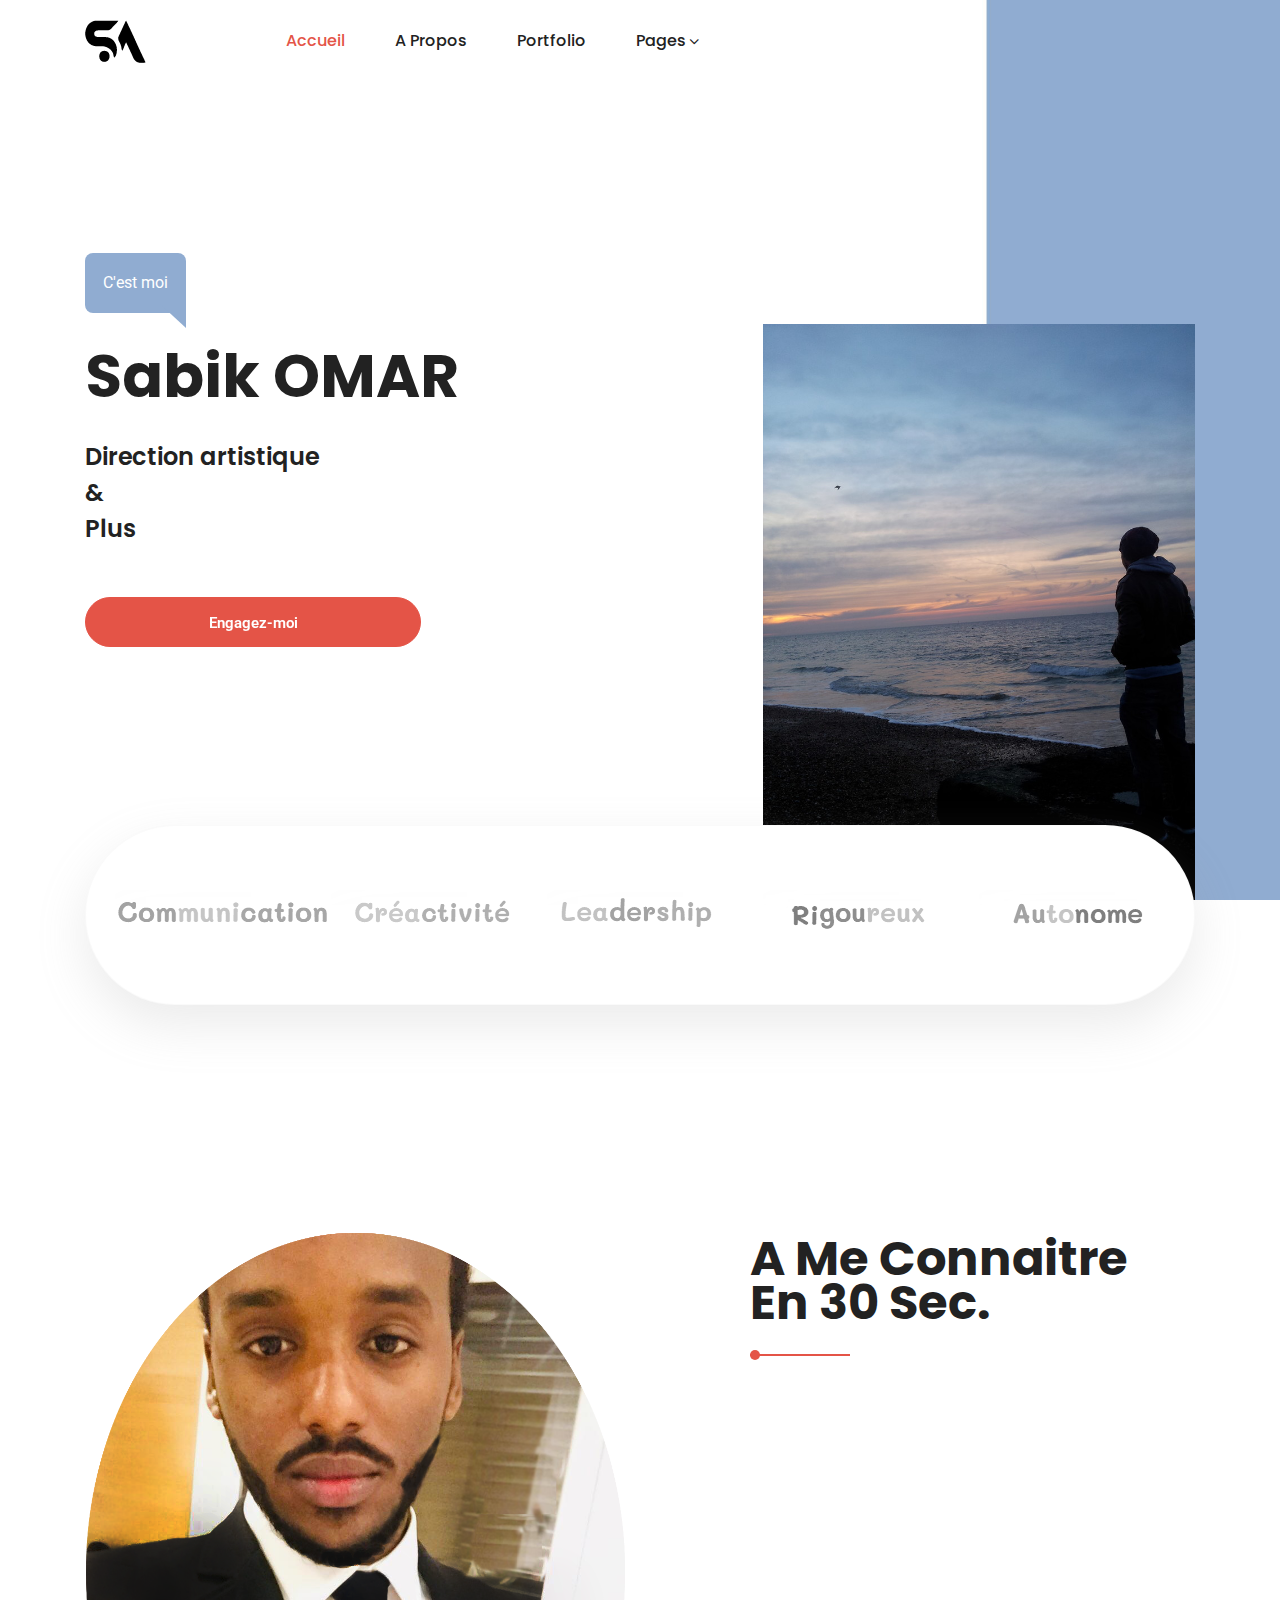
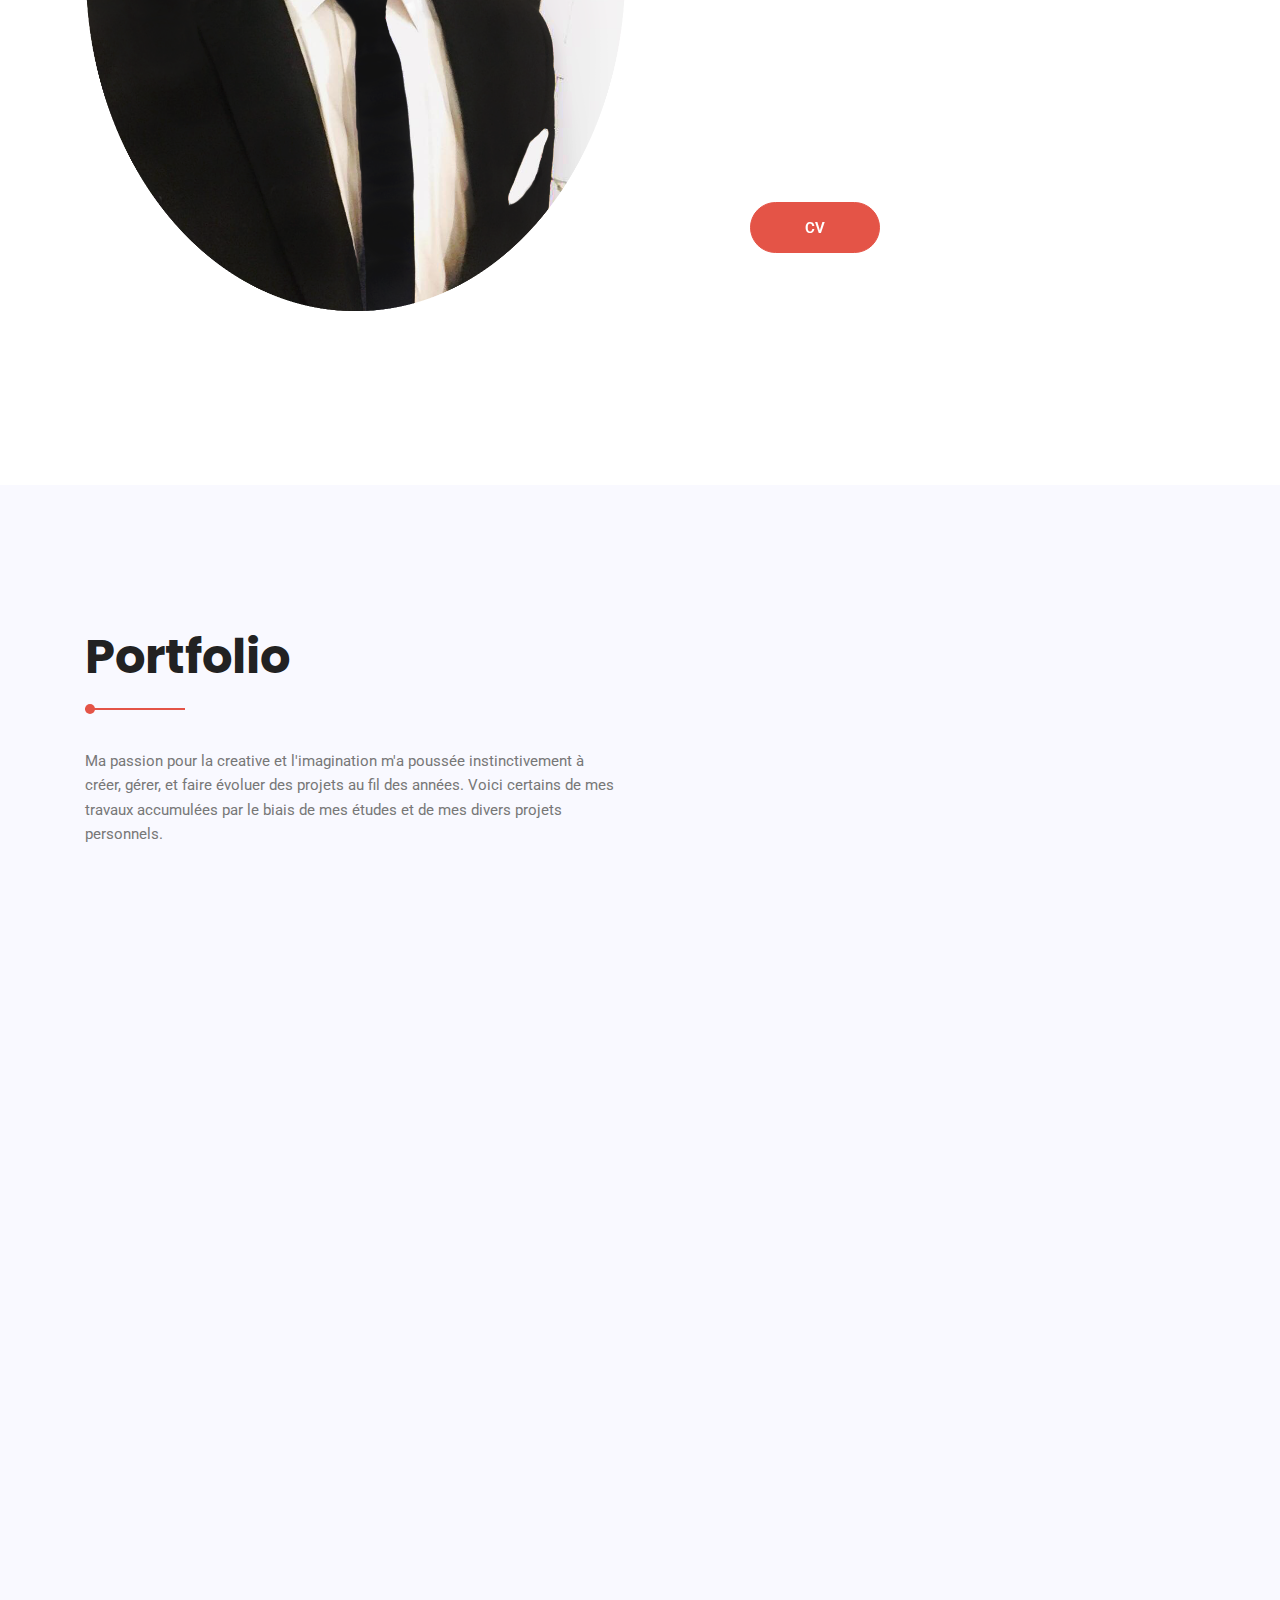
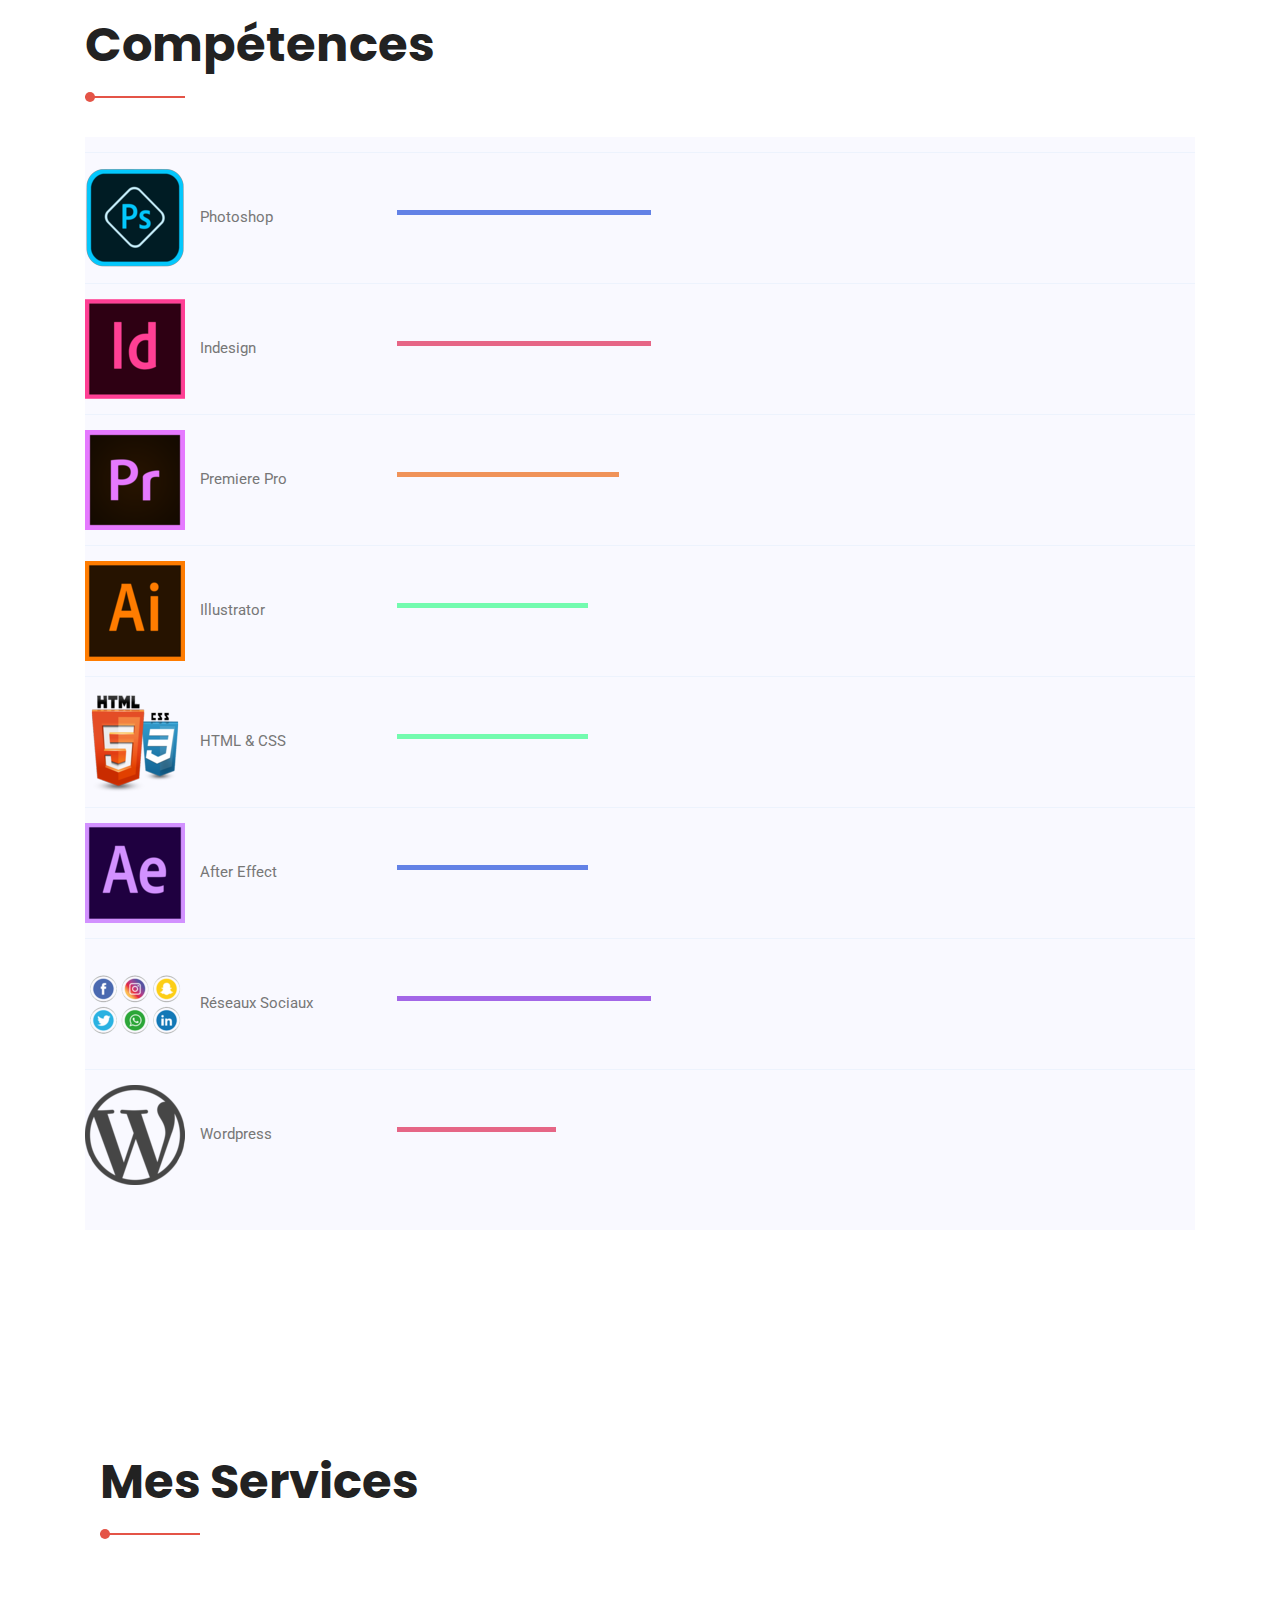
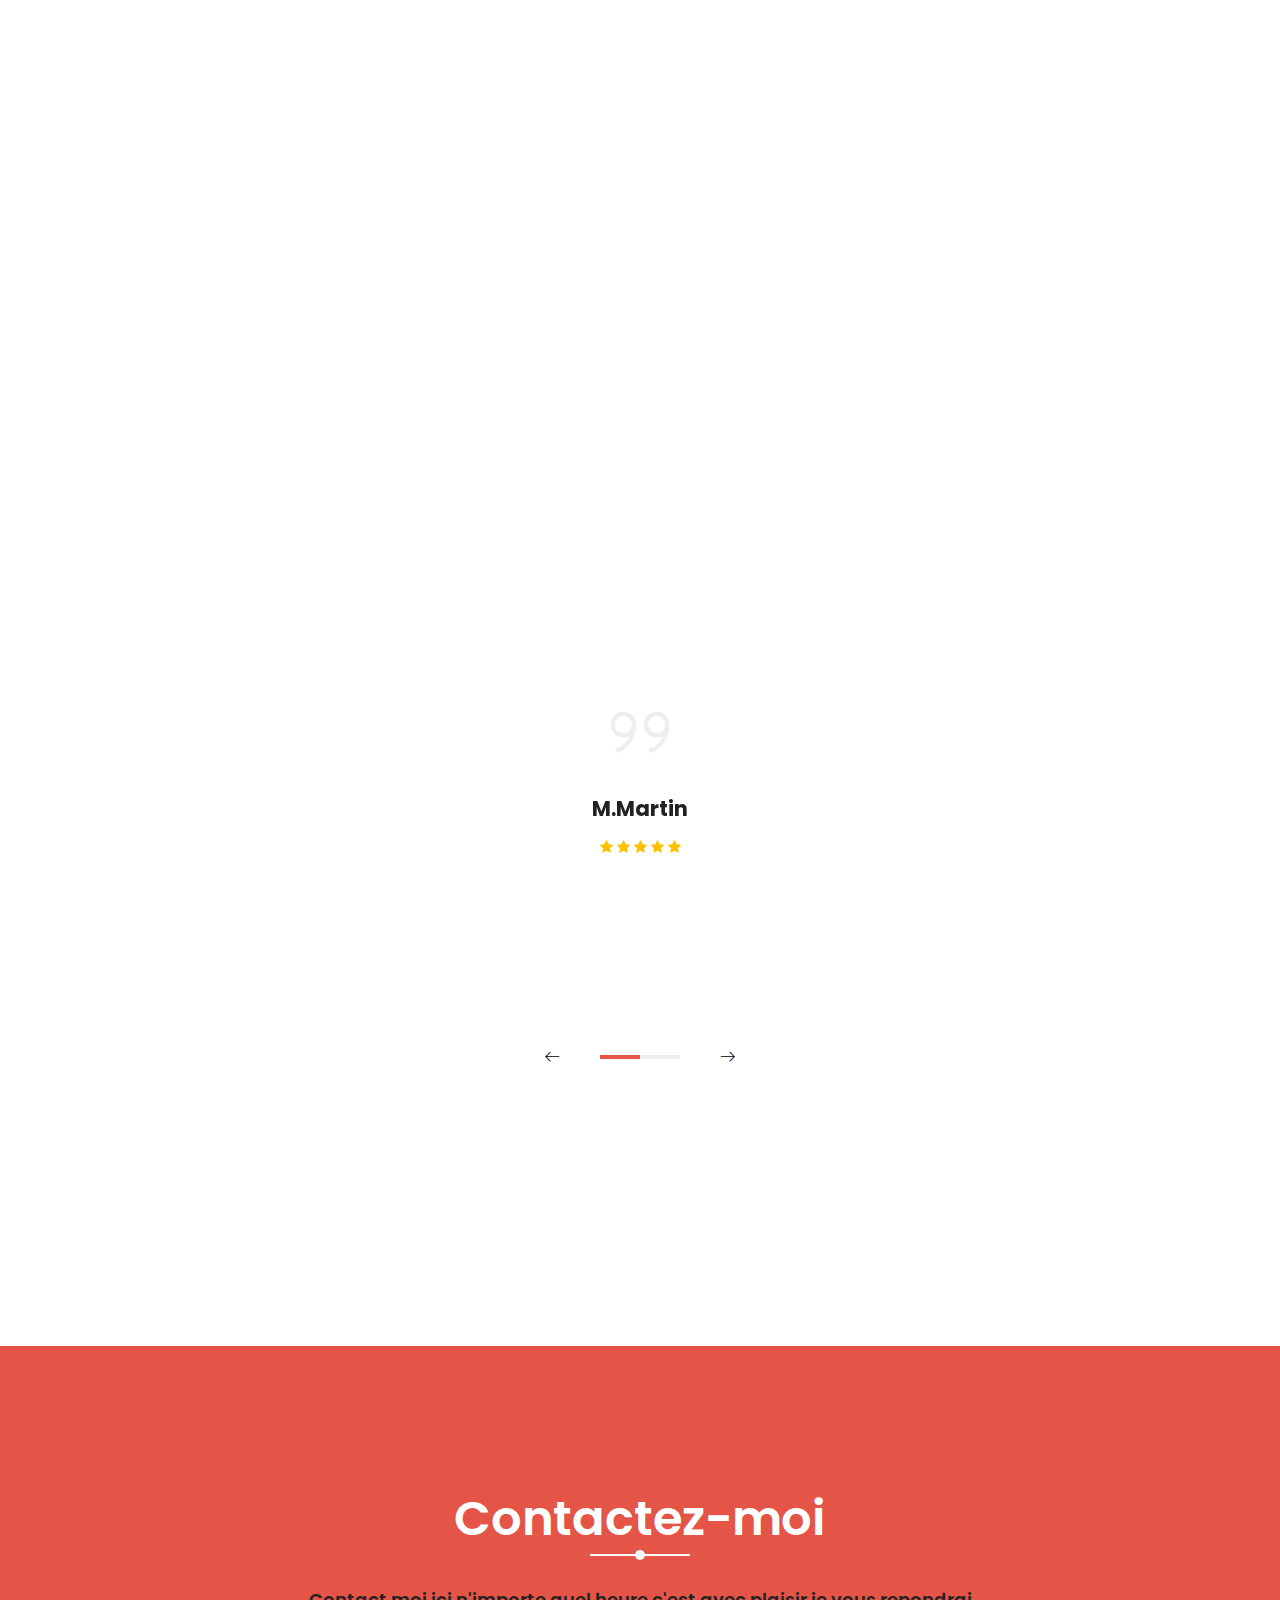
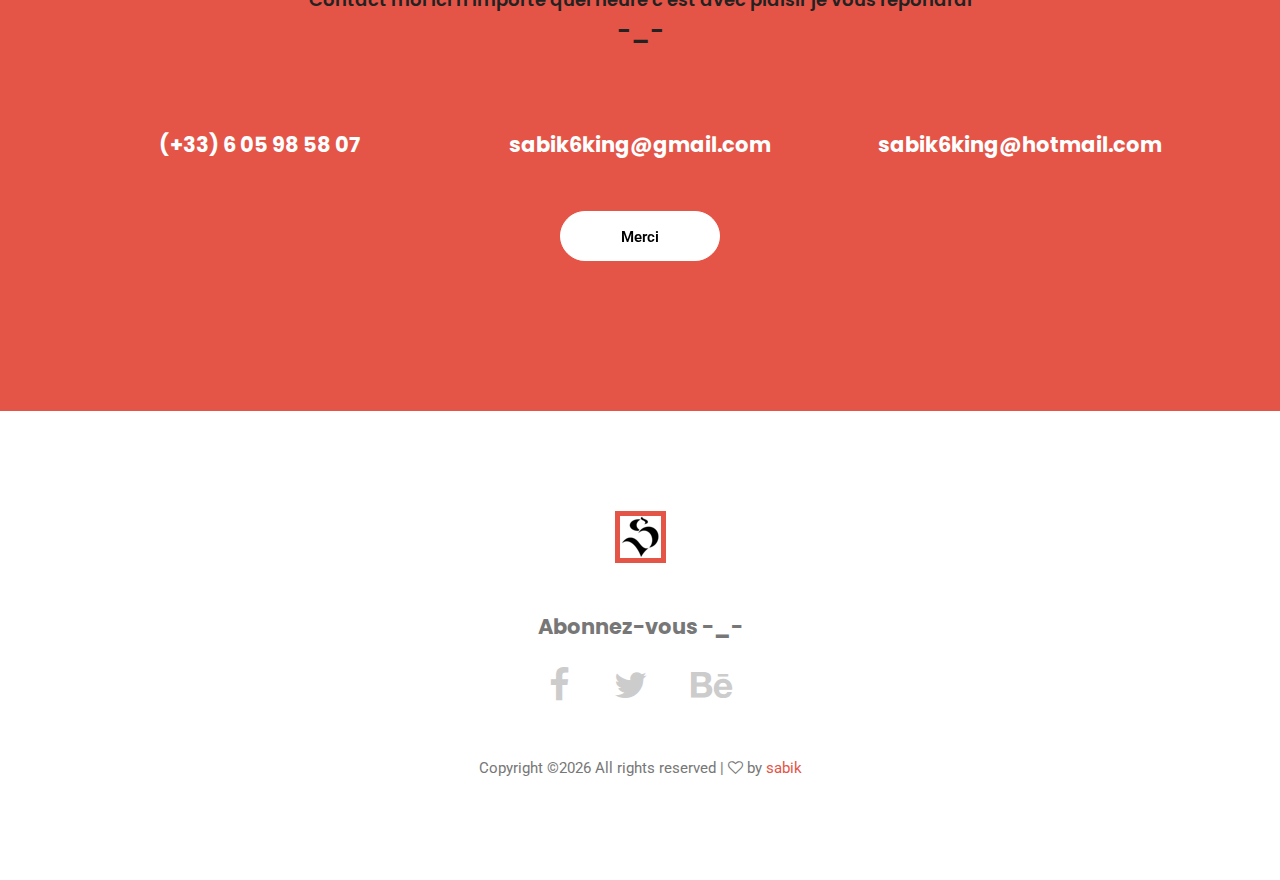
==== index.html @ d925d9fd "Add files via upload" ====
<!DOCTYPE html>
<html lang="zxx" class="no-js">

<head>
	<!-- Mobile Specific Meta -->
	<meta name="viewport" content="width=device-width, initial-scale=1, shrink-to-fit=no">
	<!-- Favicon-->
	<link rel="shortcut icon" href="img/fav.png">
	<!-- Author Meta -->
	<meta name="author" content="sabik">
	<!-- Meta Description -->
	<meta name="description" content="">
	<!-- Meta Keyword -->
	<meta name="keywords" content="">
	<!-- meta character set -->
	<meta charset="UTF-8">
	<!-- Site Title -->
	<title>Sabik</title>

	<link href="https://fonts.googleapis.com/css?family=Poppins:100,200,400,300,500,600,700" rel="stylesheet">
	<link href="https://fonts.googleapis.com/css?family=Roboto:300,400,500,600,700,900" rel="stylesheet">
	<!--
			CSS
			============================================= -->
	<link rel="stylesheet" href="css/linearicons.css">
	<link rel="stylesheet" href="css/font-awesome.min.css">
	<link rel="stylesheet" href="css/bootstrap.css">
	<link rel="stylesheet" href="css/magnific-popup.css">
	<link rel="stylesheet" href="css/nice-select.css">
	<link rel="stylesheet" href="css/animate.min.css">
	<link rel="stylesheet" href="css/owl.carousel.css">
	<link rel="stylesheet" href="css/main.css">
</head>

<body>

	<!-- Start Preloader Area -->
	<div class="preloader-area">
		<div class="loader-box">
			<div class="loader"></div>
		</div>
	</div>
	<!-- End Preloader Area -->


	<!-- Start Header Area -->
	<header id="header">
		<div class="container main-menu">
			<div class="row align-items-center d-flex">
				<div id="logo">
					<a href="index.html"><img src="img/Fichier 2.png" alt="" title="" /></a>
				</div>
				<nav id="nav-menu-container">
					<ul class="nav-menu">
						<li class=""><a class="active" href="index.html">Accueil</a></li>
						<li><a href="about.html">A Propos</a></li>
						<li><a href="portfolio.html">Portfolio</a></li>
						<li class="menu-has-children"><a href="#">Pages</a>
							<ul>
								<li><a href="Compétences.html">Compétences</a></li>
								<li><a href="services.html">Service</a></li>
								<li><a href="contact.html">Contact</a></li>
								
								
							</ul>
						</li>
						<!-- <li class="menu-has-children"><a href="">Blog</a>
							<ul>
								<li><a href="blog-home.html">Blog Home</a></li>
								<li><a href="blog-single.html">Blog Single</a></li>-->
							</ul>
						</li>
					</ul>
				</nav>
			</div>
		</div>
	</header>
	<!-- End Header Area -->


	<!-- start banner Area -->
	<section class="home-banner-area">
		<div class="container">
			<div class="row fullscreen d-flex align-items-center">
				<div class="banner-content col-lg-6 col-md-12 justify-content-center ">
					<div class="me wow fadeInDown" data-wow-duration="1s" data-wow-delay="1.2s">C'est moi</div>
					<h1 class="wow fadeInUp" data-wow-duration="1s" data-wow-delay="1.7s">Sabik OMAR</h1>
					<div class="designation mb-50 center wow fadeInUp" data-wow-duration="1s" data-wow-delay="2.1s">
					<h3><span class="Directionartistique"> Direction artistique</span></h3>
					<h3>&</h3> <h3><span class="Directionartistique">Plus</span></h3>
						
					</div>
					<a href="contact.html" class="primary-btn" data-text="Engagez-moi ">
						<span>V</span>
						<span>O</span>
						<span>U</span>
						<span>S</span>
						<span> </span>
						<span>   S</span>
						<span>E</span>
						<span>R</span>
						<span>I</span>
						<span>E</span>
						<span>Z</span>
						<span> </span>
						<span>   P</span>
						<span>A</span>
						<span>S</span>
						<span> </span>
						<span>   D</span>
						<span>E</span>
						<span>C </span>
						<span>U</span>
						
					</a>
				</div>
				<div class="banner-img col-lg-6 col-md-6 align-self-end">
					<img class="img-fluid" src="img/po.jpg" alt="">
				</div>
			</div>
		</div>
	</section>
	<!-- End banner Area -->


	<!-- Start brands Area -->
	<section class="brands-area">
		<div class="container">
			<div class="brand-wrap">
				<div class="row align-items-center active-brand-carusel justify-content-start no-gutters">
					<div class="col single-brand">
						<a><img class="mx-auto" src="img/brand/b1.png" alt=""></a>
					</div>
					<div class="col single-brand">
						<a><img class="mx-auto" src="img/brand/b2.png" alt=""></a>
					</div>
					<div class="col single-brand">
						<a><img class="mx-auto" src="img/brand/b3.png" alt=""></a>
					</div>
					<div class="col single-brand">
						<a><img class="mx-auto" src="img/brand/b4.png" alt=""></a>
					</div>
					<div class="col single-brand">
						<a><img class="mx-auto" src="img/brand/b5.png" alt=""></a>
					</div>
				</div>
			</div>
		</div>
	</section>
	<!-- End brands Area -->
	<!-- Start About Area -->
	<section class="about-area section-gap">
		<div class="container">
			<div class="row align-items-center justify-content-between">
				<div class="col-lg-6 about-left">
					<img class="img-fluid" src="img/im.png" alt="">
				</div>
				<div class="col-lg-5 col-md-12 about-right">
					<div class="section-title">
						<h2 id="Apropos"><span class="firstLetter">A</span> me connaitre en 30 sec. </h2>
					</div>
					<div class="mb-50 wow fadeIn" data-wow-duration=".8s">
						<p>
							Bonjour & Bienvenue sur mon Portfolio !</p>
							<p>Je mène un quotidien hybride d'étudiant entrepreneur et alternant chez GRTgaz autant directeur artistique. Je conçois pour mes clients et dans le cadre universitaire tout types de créations graphiques : logo, identité visuelle, flyer, maquette web, illustration, design print, vidéo motion…
								J'aime entreprendre toutes sortes de projets : direction artistique, production de, photographie, scénarisation vidéo. Ces projets qui me passionnent me permettent de collaborer avec d'autres personnes liées aux métiers du multimédia avec qui il est possible de créer du contenu plus concret et complet. 
							   Je suis sportif, sérieux et sociable, toujours à la recherche de projet innovant ! Je vous présente ci-dessous un échantillon de mes réalisations dans différents domaines, bonne lecture !
							   </p>

							</div>
							
							<a href="img/cv  (1).pdf" class="primary-btn" data-text="CV">
								<span>C</span>
								<span>V</span>
								
								
							</a>
						
						</div>
			</div>
		</div>
	</section>
	<!-- End About Area -->



	<!-- Start Work Area Area -->
	<section class="work-area section-gap-top section-gap-bottom-90" id="work">
		<div class="container">
			<div class="row d-flex justify-content-between align-items-end mb-80">
				<div class="col-lg-6">
					<div class="section-title">
						<h2>Portfolio</h2>
						<p> Ma passion pour la creative et l'imagination m'a poussée instinctivement à créer, gérer, et faire évoluer 
							des projets au fil des années.
							Voici certains de mes travaux accumulées par le biais de mes études et de mes divers projets personnels.</p>
					</div>
				</div>

				<div class="single-work col-lg-4 col-md-6 col-sm-12 all creative wow fadeInUpcol-lg-6">
					<div class="filters">
						<h4>	<ul>
							<li class="active" data-filter=".all">TOUS</li>
							<li data-filter=".branding"> DEVELOPPEMENT </li>
							<li data-filter=".creative">GRAPHISME</li>	
							<li data-filter=".web-design">MOTION DESIGN / VIDEO</li>
							<li data-filter=".PHOTOGRAPHIE">PHOTOGRAPHIE</li>
							
						</ul></h4>
					</div>
				</div>
			</div>

			<div class="filters-content">
				<div class="row grid">
					<!-- 9/ Affiche ro -->
 <div class="single-work col-lg-4 col-md-6 col-sm-12 all branding wow fadeInUp" data-wow-duration="2s" data-toggle="modal" data-target="#myModal21">
	<div class="relative">
		<div class="thumb">
			<div class="overlay overlay-bg"></div>
			<img class="image img-fluid" src="img/porto.png" alt="">
		</div>
		<div class="middle">
			<h4>Portfolio</h4>	
			<div class="cat">développement et graphisme</div>
		</div>
	</div>
</div>
<!-- end 2/ -->

<!-- 12/ Affiche ro -->
<div class="single-work col-lg-4 col-md-6 col-sm-12 all creative wow fadeInUp" data-wow-duration="2s" data-toggle="modal" data-target="#myModal12">
	<div class="relative">
		<div class="thumb">
			<div class="overlay overlay-bg"></div>
			<img class="image img-fluid" src="img/sa.jpg" alt="">
		</div>
		<div class="middle">
			<h4>Sabik (SA)</h4>	
			<div class="cat">graphisme</div>
		</div>
	</div>
</div>
<!-- end 2/ -->

<!-- Modal 2-->
<div class="modal fade" id="myModal21" tabindex="-1" role="dialog" aria-labelledby="myModalLabel" aria-hidden="true">
	<div class="modal-dialog">
	<div class="modal-content">
	<div class="modal-header">
		<button type="button" class="close" data-dismiss="modal" aria-label="Close"><span aria-hidden="true">&times;</span></button>
		<h4 class="modal-title myModalLabel">Portfolio</h4><hr>
	  </div>
	<div class="modal-body">
	<div>
	<img class="image img-fluid" src="img/porto.png" alt="">
	</div>
	<br>
	<div>
	<h5> Portfolio </h5>
	<p>Identité visuelle et maquette graphique de mon portfolio.
	<a href="https://sabikomar.netlify.com/" target="_blank">www.sabikomar.netlify.com </a> </p>
	<br/>
	<h5> LOGICIELS </h5>
			  <p>photoshop - Indesign - HTML - CSS - JS</p>
	<br/>
	<h5> PLUS D'INFORMATIONS  </h5> 
	<p>Année: Février 2018 - Type: Universitaire</p> 
	</div>
	</div>
	
	</div>
	</div>
	</div>
	<!-- FIN Modal 2-->
	 <!-- 12 -->
	 <div class="single-work col-lg-4 col-md-6 col-sm-12 all PHOTOGRAPHIE wow fadeInUp" data-wow-duration="2s" data-toggle="modal" data-target="#myModal31">
		<div class="relative">
			<div class="thumb">
				<div class="overlay overlay-bg"></div>
				<img class="image img-fluid" src="img/lightroom-9088_44727847804_o.jpg" alt="">
			</div>
			<div class="middle">
				<h4>Vacance</h4>
				<div class="cat">PHOTOGRAPHIE</div>
			</div>
		</div>
</div>
<!-- end 1/ -->
				 <!-- 1/ Affiche MMI -->
				 <div class="single-work col-lg-4 col-md-6 col-sm-12 all creative wow fadeInUp" data-wow-duration="2s" data-toggle="modal" data-target="#myModal1">
					<div class="relative">
						<div class="thumb">
							<div class="overlay overlay-bg"></div>
							<img class="image img-fluid" src="img/Acceuil - Copie.png" alt="">
						</div>
						<div class="middle">
							<h4>EcoForUs</h4>
							<div class="cat">application Mobile </div>
							<div class="cat">développement/graphisme </div>
						</div>
					</div>
			</div>
			<!-- end 1/ -->
			 
 <!-- 2/ Affiche ro -->
 <div class="single-work col-lg-4 col-md-6 col-sm-12 all creative wow fadeInUp" data-wow-duration="2s" data-toggle="modal" data-target="#myModal2">
	<div class="relative">
		<div class="thumb">
			<div class="overlay overlay-bg"></div>
			<img class="image img-fluid" src="img/ro.PNG" alt="">
		</div>
		<div class="middle">
			<h4>Rollin</h4>	
			<div class="cat">Typographie</div>
		</div>
	</div>
</div>
<!-- end 2/ -->

			 


<!-- 2/ Actis -->
<div class="single-work col-lg-4 col-md-6 col-sm-12 all creative wow fadeInUp" data-wow-duration="2s" data-toggle="modal" data-target="#myModal3">
	<div class="relative">
		<div class="thumb">
			<div class="overlay overlay-bg"></div>
			<img class="image img-fluid" src="img/Actis.jpg" alt="">
		</div>
		<div class="middle">
			<h4>Actis Location</h4>	
			<div class="cat">graphique/UX UI</div>
		</div>
	</div>
</div>
<!-- end 2/ -->

<!-- 4/ naut -->
<div class="single-work col-lg-4 col-md-6 col-sm-12 all creative wow fadeInUp" data-wow-duration="2s" data-toggle="modal" data-target="#myModal4">
	<div class="relative">
		<div class="thumb">
			<div class="overlay overlay-bg"></div>
			<img class="image img-fluid" src="img/ui.PNG" alt="">
		</div>
		<div class="middle">
			<h4>Naturel interface</h4>	
			<div class="cat">graphique/UX UI</div>
		</div>
	</div>
</div>
<!-- end4/ -->
<!-- 5/ naut -->
<div class="single-work col-lg-4 col-md-6 col-sm-12 all creative wow fadeInUp" data-wow-duration="2s" data-toggle="modal" data-target="#myModal5">
	<div class="relative">
		<div class="thumb">
			<div class="overlay overlay-bg"></div>
			<img class="image img-fluid" src="img/Aso.PNG" alt="">
		</div>
		<div class="middle">
			<h4>Forum association</h4>	
			<div class="cat">graphique/UX UI</div>
		</div>
	</div>
</div>
<!-- end 5/ -->
<!-- 6/ naut -->
<div class="single-work col-lg-4 col-md-6 col-sm-12 all creative wow fadeInUp" data-wow-duration="2s" data-toggle="modal" data-target="#myModal6">
	<div class="relative">
		<div class="thumb">
			<div class="overlay overlay-bg"></div>
			<img class="image img-fluid" src="img/li.PNG" alt="">
		</div>
		<div class="middle">
			<h4>LA MER EN BOUTEILLE</h4>	
			<div class="cat">graphique/UX UI</div>
		</div>
	</div>
</div>
<!-- end 6/ -->

<!-- 7/ naut -->
<div class="single-work col-lg-4 col-md-6 col-sm-12 all creative wow fadeInUp" data-wow-duration="2s" data-toggle="modal" data-target="#myModal7">
	<div class="relative">
		<div class="thumb">
			<div class="overlay overlay-bg"></div>
			<img class="image img-fluid" src="img/m.JPG" alt="">
		</div>
		<div class="middle">
			<h4>Inspecteur</h4>	
			<div class="cat">Dessin</div>
		</div>
	</div>
</div>
<!-- end 7/ -->
<!-- 8/ naut -->
<div class="single-work col-lg-4 col-md-6 col-sm-12 all creative wow fadeInUp" data-wow-duration="2s" data-toggle="modal" data-target="#myModal8">
	<div class="relative">
		<div class="thumb">
			<div class="overlay overlay-bg"></div>
			<img class="image img-fluid" src="img/Creat.PNG" alt="">
		</div>
		<div class="middle">
			<h4>BE ICREATIVE</h4>	
			<div class="cat">Print</div>
		</div>
	</div>
</div>
<!-- end 7/ -->
<!-- 8/ naut -->
<div class="single-work col-lg-4 col-md-6 col-sm-12 all web-design wow fadeInUp" data-wow-duration="2s" data-toggle="modal" data-target="#myModal9">
	<div class="relative">
		<div class="thumb">
			<div class="overlay overlay-bg"></div>
			<img class="image img-fluid" src="img/lj.png" alt="">
		</div>
		<div class="middle">
			<h4>La jeunesse</h4>	
			<div class="cat">After Effect</div>
		</div>
	</div>
</div>
<!-- end 7/ -->
<!-- 8/ naut -->
<div class="single-work col-lg-4 col-md-6 col-sm-12 all web-design wow fadeInUp" data-wow-duration="2s" data-toggle="modal" data-target="#myModal13">
	<div class="relative">
		<div class="thumb">
			<div class="overlay overlay-bg"></div>
			<img class="image img-fluid" src="img/HORIZON.png" alt="">
		</div>
		<div class="middle">
			<h4>HORIZON TEAMS</h4>	
			<div class="cat">After Effect- Illustrator</div>
		</div>
	</div>
</div>
<!-- end 7/ -->
<!-- 8/ naut -->
<div class="single-work col-lg-4 col-md-6 col-sm-12 all web-design wow fadeInUp" data-wow-duration="2s" data-toggle="modal" data-target="#myModalBOOLEED">
	<div class="relative">
		<div class="thumb">
			<div class="overlay overlay-bg"></div>
			<img class="image img-fluid" src="img/booled.png" alt="">
		</div>
		<div class="middle">
			<h4>BOOLEED</h4>	
			<div class="cat">After Effect- Illustrator</div>
		</div>
	</div>
</div>
<!-- end 7/ -->

<!-- 8/ naut -->
<div class="single-work col-lg-4 col-md-6 col-sm-12 all web-design wow fadeInUp" data-wow-duration="2s" data-toggle="modal" data-target="#myModalReunion">
	<div class="relative">
		<div class="thumb">
			<div class="overlay overlay-bg"></div>
			<img class="image img-fluid" src="img/Reunion.png" alt="">
		</div>
		<div class="middle">
			<h4>Reunion efficace 2019</h4>	
			<div class="cat">After Effect- Illustrator</div>
		</div>
	</div>
</div>
<!-- end 7/ -->
 <!-- 9/ Affiche ro -->
 <div class="single-work col-lg-4 col-md-6 col-sm-12 all creative wow fadeInUp" data-wow-duration="2s" data-toggle="modal" data-target="#myModal10">
	<div class="relative">
		<div class="thumb">
			<div class="overlay overlay-bg"></div>
			<img class="image img-fluid" src="img/ty - Copie.PNG" alt="">
		</div>
		<div class="middle">
			<h4>doogle Google</h4>	
			<div class="cat">Typographie</div>
		</div>
	</div>
</div>
<!-- end 2/ -->
<!-- Modal 5-->
	<div class="modal fade" id="myModal5" tabindex="-1" role="dialog" aria-labelledby="myModalLabel" aria-hidden="true">
		<div class="modal-dialog">
		<div class="modal-content">
		<div class="modal-header">
			<button type="button" class="close" data-dismiss="modal" aria-label="Close"><span aria-hidden="true">&times;</span></button>
		<h4 class="modal-title myModalLabel">Typographie</h4><hr>
		</div>
		<div class="modal-body">
		<div>
		<img class="image img-fluid" src="img/Aso.PNG" alt="">
		</div>
		<br>
		<div>
		<h5> PROJET </h5>
		<p>Projet UI pour un forum associatif dont j'avais fait de benevola l'Année derniere.</p>
		<br/>
		<h5> LOGICIELS </h5>
				  <p>Illustrator - Photoshop</p>
		<br/>
		<h5> PLUS D'INFORMATIONS  </h5> 
		<p>Année: Février 2019 - Type: association</p> 
		</div>
		</div>
		
		</div>
		</div>
		</div>
		<!-- FIN Modal 5 -->
				</div>
			</div>
		</div>
	</section>


	 <!-- Modal 1-->
	 <div class="modal fade" id="myModal1" tabindex="-1" role="dialog" aria-labelledby="myModalLabel" aria-hidden="true">
		<div class="modal-dialog">
		<div class="modal-content">
		<div class="modal-header">
		  <button type="button" class="close" data-dismiss="modal" aria-label="Close"><span aria-hidden="true">&times;</span></button>
		  <h4 class="modal-title myModalLabel">EcoForUs</h4><hr>
		</div>
		<div class="modal-body">
		<div>
		   <img class="image img-fluid" src="img/Acceuil.png" alt=""> <p></p>
		   
		   <img class="image img-fluid" src="img/Se connecte – 1.png" alt=""> <p></p>
		   <img class="image img-fluid" src="img/Se connecte.png" alt=""> <p></p>
		   <img class="image img-fluid" src="img/Ajoute.png" alt=""><p></p>
		   <img class="image img-fluid" src="img/Ajoute Par.png" alt=""><p></p>
		   <img class="image img-fluid" src="img/charte graphique redimensionne.png" alt=""><p></p>
		   <img class="image img-fluid" src="img/classement.png" alt="">
		</div>
		<br>
		<div>
		<h5> PROJET </h5>
		<p>L’écologie est au coeur des débats d’actualités. C’est pour cela qu’avec mon groupe, nous avons trouvé important d’aborder ce sujet. Ecoforus est un jeu mobile destiné à apprendre les gestes écocitoyens aux enfants et un deuxième fonctionnalite de localisation est rajoute sur cette applications.

			Au début du jeu, la terre sera sale et polluée. Le joueur devra réussir plusieurs niveaux pour dépolluer la planète. Chaque mini-jeu a pour objectif d’apprendre à l’enfant le recyclage, les éner- gies vertes, la pollution des océans, etc.
			
			Ce jeu a été réalisé grâce au logiciel Unity 3D pour la programmation et avec Illustrator pour tous les designs. Mon rôle était chef de projet ,designer ainsi d‘inventer les mini-jeux ludo-éducatif puis de les coder. J’ai pro- grammé les 8 niveaux de Ecolo Kids. J’avais aussi la fonction de gestionnaire de projet. C’est donc moi qui m’occupais de remplir les documents à rendre, de la cohésion du groupe et gérer les tâches de chacun.
			Lors de ce projet, j’ai appris la programmation de jeu-vidéo grâce à Unity 3D. Je connais
			maintenant les bases de ce logiciel que je ne connaissais pas avant ce jeu et je mise en oeuvre mes compétences dans le designer et j'evoluer au niveau de gestion de projet.
			 
			.</p>
		<br/>
		<h5> LOGICIELS </h5>
			<p>Photoshop - Illustrator - Logiciels Unity , 3Ds max , Adobe XD</p>
		<br/>
		<h5> PLUS D'INFORMATIONS  </h5> 
		<p>Année: 2018 - Type: Universitaire</p> 
		</div>
		</div>
		
		</div>
		</div>
		</div>
		<!-- FIN Modal 1-->
	
	<!-- Modal 2-->
	<div class="modal fade" id="myModal2" tabindex="-1" role="dialog" aria-labelledby="myModalLabel" aria-hidden="true">
	<div class="modal-dialog">
	<div class="modal-content">
	<div class="modal-header">
		<button type="button" class="close" data-dismiss="modal" aria-label="Close"><span aria-hidden="true">&times;</span></button>
		<h4 class="modal-title myModalLabel">Typographie</h4><hr>
	  </div>
	<div class="modal-body">
	<div>
	<img class="image img-fluid" src="img/ro.PNG" alt="">
	</div>
	<br>
	<div>
	<h5> PROJET </h5>
	<p>Projet typographique. Rollin décliné pour un magazine quotidien, un parfum, une bière, et une compagnie aérienne.</p>
	<br/>
	<h5> LOGICIELS </h5>
			  <p>Illustrator - Indesign</p>
	<br/>
	<h5> PLUS D'INFORMATIONS  </h5> 
	<p>Année: Février 2018 - Type: Universitaire</p> 
	</div>
	</div>
	
	</div>
	</div>
	</div>
	<!-- FIN Modal 2-->
	<!-- Modal 3-->
	<div class="modal fade" id="myModal3" tabindex="-1" role="dialog" aria-labelledby="myModalLabel" aria-hidden="true">
		<div class="modal-dialog">
		<div class="modal-content">
		<div class="modal-header">
			<button type="button" class="close" data-dismiss="modal" aria-label="Close"><span aria-hidden="true">&times;</span></button>		<h4 class="modal-title myModalLabel"> Actis Location</h4><hr>
		</div>
		<div class="modal-body">
		<div>
		<img class="image img-fluid" src="img/Actis.jpg" alt=""><p></p>
		<img class="image img-fluid" src="img/Actis_Location_V1.jpg" alt=""><p></p>
		<img class="image img-fluid" src="img/Actis_Location_V2.jpg" alt=""><p></p>
		</div>
		<br>
		<div>
		<h5> PROJET </h5>
		<p>Création de 2 maquettes pour l’entreprise Actis Location, avec 2 modèles différents. 
			Un premier design en mur et le deuxième en One Page.</p>
			<br/>
			<h5> LOGICIEL </h5>
					  <p>Photoshop</p>
			<br/>
			<h5> PLUS D'INFORMATIONS  </h5> 
			<p>Année: Janvier 2019 - Type: Universitaire</p> 
		</div>
		</div>
		
		</div>
		</div>
		</div>
		<!-- FIN Modal 3-->
		<!-- Modal 4-->
	<div class="modal fade" id="myModal4" tabindex="-1" role="dialog" aria-labelledby="myModalLabel" aria-hidden="true">
		<div class="modal-dialog">
		<div class="modal-content">
		<div class="modal-header">
			<button type="button" class="close" data-dismiss="modal" aria-label="Close"><span aria-hidden="true">&times;</span></button>		<h4 class="modal-title myModalLabel"> Naturel interface</h4><hr>
		</div>
		<div class="modal-body">
		<div>
		<img class="image img-fluid" src="img/ui.PNG" alt="">
		</div>
		<br>
		<div>
		<h5> PROJET </h5>
		<p>Projet UI pour l'ecran de verrouillage d'un smartphone.</p>
		<br/>
		<h5> LOGICIELS </h5>
				  <p> Photoshop - Illustrator - Indesign</p>
		<br/>
		<h5> PLUS D'INFORMATIONS  </h5> 
		<p>Année: Avril 2018 - Type: Universitaire</p> 
		</div>
		</div>
		
		</div>
		</div>
		</div>
		<!-- FIN Modal 4-->
		<!-- Modal 5-->
	<div class="modal fade" id="myModal5" tabindex="-1" role="dialog" aria-labelledby="myModalLabel" aria-hidden="true">
		<div class="modal-dialog">
		<div class="modal-content">
		<div class="modal-header">
			<button type="button" class="close" data-dismiss="modal" aria-label="Close"><span aria-hidden="true">&times;</span></button>		<h4 class="modal-title myModalLabel"> Typographie</h4><hr>
		</div>
		<div class="modal-body">
		<div>
		<img class="image img-fluid" src="img/Aso.PNG" alt="">
		</div>
		<br>
		<div>
		<h5> PROJET </h5>
		<p>Projet UI pour un forum associatif dont j'avais fait de benevola l'Année derniere.</p>
		<br/>
		<h5> LOGICIELS </h5>
				  <p>Illustrator - Photoshop</p>
		<br/>
		<h5> PLUS D'INFORMATIONS  </h5> 
		<p>Année: Février 2019 - Type: association</p> 
		</div>
		</div>
		
		</div>
		</div>
		</div>
		<!-- FIN Modal 5 -->
		<!-- Modal 6-->
	<div class="modal fade" id="myModal6" tabindex="-1" role="dialog" aria-labelledby="myModalLabel" aria-hidden="true">
		<div class="modal-dialog">
		<div class="modal-content">
		<div class="modal-header">
			<button type="button" class="close" data-dismiss="modal" aria-label="Close"><span aria-hidden="true">&times;</span></button>		<h4 class="modal-title myModalLabel"> LA MER EN BOUTEILLE</h4><hr>
		</div>
		<div class="modal-body">
		<div>
		<img class="image img-fluid" src="img/li.PNG" alt="">
		</div>
		<br>
		<div>
		<h5> PROJET </h5>
		<p>Il s'agit d'un projet réalisé dans le cadre d'un cours de Photoshop.</p>
		<br/>
		<h5> LOGICIELS </h5>
				  <p>Photoshop</p>
		<br/>
		<h5> PLUS D'INFORMATIONS  </h5> 
		<p>Année: mai 2016 - Type: Universitaire</p> 
		</div>
		</div>
		
		</div>
		</div>
		</div>
		<!-- FIN Modal 1-->
		<!-- Modal 7-->
	<div class="modal fade" id="myModal7" tabindex="-1" role="dialog" aria-labelledby="myModalLabel" aria-hidden="true">
		<div class="modal-dialog">
		<div class="modal-content">
		<div class="modal-header">
			<button type="button" class="close" data-dismiss="modal" aria-label="Close"><span aria-hidden="true">&times;</span></button>		<h4 class="modal-title myModalLabel"> LA MER EN BOUTEILLE</h4><hr>
		</div>
		<div class="modal-body">
		<div>
		<img class="image img-fluid" src="img/m.JPG" alt="">
		</div>
		<br>
		<div>
		<h5> Travail personnel </h5>
		<p>Il s'agit d'un dessin que je me suis un inspire d'un serie japanais precisement inspecteur Nick Larson.

			.</p>
		<br/>
		<h5> LOGICIELS </h5>
				  <p>KRITA</p>
		<br/>
		<h5> PLUS D'INFORMATIONS  </h5> 
		<p>Année: Aout 2018 - Type: Universitaire</p> 
		</div>
		</div>
		
		</div>
		</div>
		</div>
		<!-- FIN Modal 1-->
		 <!-- Modal 3-->
	<div class="modal fade" id="myModal8" tabindex="-1" role="dialog" aria-labelledby="myModalLabel" aria-hidden="true">
		<div class="modal-dialog">
		<div class="modal-content">
		<div class="modal-header">
			<button type="button" class="close" data-dismiss="modal" aria-label="Close"><span aria-hidden="true">&times;</span></button>		<h4 class="modal-title myModalLabel"> BE I CREATIVE </h4><hr>
		</div>
		<div class="modal-body">
		<div>
		<img class="image img-fluid" src="img/tee-shirt.jpg" alt=""><p></p>
		<img class="image img-fluid" src="img/teeshirt.jpg" alt=""><p></p>
		<img class="image img-fluid" src="img/totebag.jpg" alt=""><p></p>
		</div>
		<br>
		<div>
		<h5> PROJET </h5>
		<p>Réalisation d'un visuel de t-shirt pour mettre en valeur la licence, que j'ai ensuite
			décliné sur un tote bag. Projet réalisé pendant le cours d'Illustration Vectoriel.

		</p>
			<br/>
			<h5> LOGICIEL </h5>
					  <p>Photoshop - Indesign</p>
			<br/>
			<h5> PLUS D'INFORMATIONS  </h5> 
			<p>Année: Juin 2017 - Type: Universitaire</p> 
		</div>
		</div>
		
		</div>
		</div>
		</div>
		<!-- FIN Modal 3-->
		<!-- debut modal9-->
		<div class="modal fade" id="myModal9" tabindex="-1" role="dialog" aria-labelledby="myModalLabel" aria-hidden="true">
			<div class="modal-dialog">
			<div class="modal-content">
			<div class="modal-header">
				<button type="button" class="close" data-dismiss="modal" aria-label="Close"><span aria-hidden="true">&times;</span></button>			<h4 class="modal-title myModalLabel"> La jeunesse</h4><hr>
			</div>
			<div class="modal-body">
				<div>
					<iframe width="467" height="409" src="https://www.youtube.com/embed/dPZRnOmH8_4" frameborder="0" allow="accelerometer; autoplay; encrypted-media; gyroscope; picture-in-picture" allowfullscreen></iframe>			</div>
				<br>
				<div>
				<h5> PROJET </h5>
				<p>Projet audio-visuel universitaire partenairiat avec la jeunesse au plein air (JPA) </p>
				<br/>
				<h5> LOGICIELS </h5>
						  <p> Photoshop - Illustrator - After Effect</p>
				<br/>
			<h5> PLUS D'INFORMATIONS  </h5> 
			<p>Année: Avril 2018 - Type: Universitaire</p> 
			</div>
			</div>
			
			</div>
			</div>
			</div>
			<!-- FIN Modal 9-->
			<!-- debut modal12-->
		<div class="modal fade" id="myModal13" tabindex="-1" role="dialog" aria-labelledby="myModalLabel" aria-hidden="true">
			<div class="modal-dialog">
			<div class="modal-content">
			<div class="modal-header">
				<button type="button" class="close" data-dismiss="modal" aria-label="Close"><span aria-hidden="true">&times;</span></button>			<h4 class="modal-title myModalLabel"> HORIZON TEAMS </h4><hr>
			</div>
			<div class="modal-body">
				<div>
					<iframe width="467" height="409" src="https://player.vimeo.com/video/509958311?h=8bf3c7f8e0" frameborder="0" allow="accelerometer; autoplay; encrypted-media; gyroscope; picture-in-picture" allowfullscreen></iframe>			</div>
				<br>
				<div>
				<h5> PROJET </h5>
				<p>TEASER PROMOTIONNEL - Microsoft - GRTgaz </p>
				<br/>
				<h5> LOGICIELS </h5>
						  <p> Photoshop - Illustrator - After Effect</p>
				<br/>
			<h5> PLUS D'INFORMATIONS  </h5> 
			<p>Année: Avril 2020 - Type: entreprise GRTgaz</p> 
			</div>
			</div>
			
			</div>
			</div>
			</div>
			<!-- FIN Modal 4-->
			<!-- Modal 5-->

			<!-- debut modal12-->
		<div class="modal fade" id="myModalReunion" tabindex="-1" role="dialog" aria-labelledby="myModalLabel" aria-hidden="true">
			<div class="modal-dialog">
			<div class="modal-content">
			<div class="modal-header">
				<button type="button" class="close" data-dismiss="modal" aria-label="Close"><span aria-hidden="true">&times;</span></button>			<h4 class="modal-title myModalLabel">  Reunion efficace </h4><hr>
			</div>
			<div class="modal-body">
				<div>
					<iframe width="467" height="409" src="https://player.vimeo.com/video/730806321?h=479a6de3a7" frameborder="0" allow="accelerometer; autoplay; encrypted-media; gyroscope; picture-in-picture" allowfullscreen></iframe>			</div>
				<br>
				<div>
				<h5> PROJET </h5>
				<p>Resume de KPI de reunion - DIGITAL WORKPLACE - GRTgaz </p>
				<br/>
				<h5> LOGICIELS </h5>
						  <p> Photoshop - Illustrator - After Effect</p>
				<br/>
			<h5> PLUS D'INFORMATIONS  </h5> 
			<p>Année: MAI 2020 - Type: entreprise GRTgaz</p> 
			</div>
			</div>
			
			</div>
			</div>
			</div>
			<!-- FIN Modal 4-->
			<!-- debut modal12-->
		<div class="modal fade" id="myModalBOOLEED" tabindex="-1" role="dialog" aria-labelledby="myModalLabel" aria-hidden="true">
			<div class="modal-dialog">
			<div class="modal-content">
			<div class="modal-header">
				<button type="button" class="close" data-dismiss="modal" aria-label="Close"><span aria-hidden="true">&times;</span></button>			<h4 class="modal-title myModalLabel">  BOOLEED </h4><hr>
			</div>
			<div class="modal-body">
				<div>
					<iframe width="467" height="409" src="https://player.vimeo.com/video/509948784?h=d5d5c029c8" frameborder="0" allow="accelerometer; autoplay; encrypted-media; gyroscope; picture-in-picture" allowfullscreen></iframe>			</div>
				<br>
				<div>
				<h5> PROJET </h5>
				<p>TEASER PROMOTIONNEL - BOOLEED - FREELANCE </p>
				<br/>
				<h5> LOGICIELS </h5>
						  <p> Photoshop - Illustrator - After Effect</p>
				<br/>
			<h5> PLUS D'INFORMATIONS  </h5> 
			<p>Année: MAI 2019 - Type: IMMOBLIER </p> 
			</div>
			</div>
			
			</div>
			</div>
			</div>
			<!-- FIN Modal 4-->
			<!-- Modal 5-->
		<div class="modal fade" id="myModal10" tabindex="-1" role="dialog" aria-labelledby="myModalLabel" aria-hidden="true">
			<div class="modal-dialog">
			<div class="modal-content">
			<div class="modal-header">
				<button type="button" class="close" data-dismiss="modal" aria-label="Close"><span aria-hidden="true">&times;</span></button>			
				<h4 class="modal-title myModalLabel">Doodle Google</h4><hr>
			</div>
			<div class="modal-body">
			<div>
			<img class="image img-fluid" src="img/ty.PNG" alt=""><p></p>
			<img class="image img-fluid" src="img/nuo.PNG" alt=""><p></p>
			</div>
			<br>
			<div>
			<h5> PROJET </h5>
			<p>Doodle Google sur le thème SpaceX réalisé dans le cadre d'un projet universitaire.</p>
			<br/>
			<h5> LOGICIELS </h5>
					  <p>Illustrator - Photoshop</p>
			<br/>
			<h5> PLUS D'INFORMATIONS  </h5> 
			<p>Année: Février 2019 - Type: universitaire/p> 
			</div>
			</div>
			
			</div>
			</div>
			</div>
			<!-- FIN Modal 5 -->
<!-- FIN Modal 3-->
		<!-- Modal 4-->
		<div class="modal fade" id="myModal12" tabindex="-1" role="dialog" aria-labelledby="myModalLabel" aria-hidden="true">
			<div class="modal-dialog">
			<div class="modal-content">
			<div class="modal-header">
				<button type="button" class="close" data-dismiss="modal" aria-label="Close"><span aria-hidden="true">&times;</span></button>		<h4 class="modal-title myModalLabel"> Sabik</h4><hr>
			</div>
			<div class="modal-body">
			<div>
			<img class="image img-fluid" src="img/sa.jpg" alt="">
			</div>
			<br>
			<div>
			<h5> SA </h5>
			<p>SA represente les deux premiere lettre de mon prenom et je me suis inspire de la monnaie Djibouti  </p>
			<br/>
			<h5> LOGICIELS </h5>
					  <p> Photoshop - Illustrator</p>
			<br/>
			<h5> PLUS D'INFORMATIONS  </h5> 
			<p>Année: Novembre 2017 - Type: Universitaire</p> 
			</div>
			</div>
			
			</div>
			</div>
			</div>
			<!-- FIN Modal 4-->
			<!-- Modal 4-->
		<div class="modal fade" id="myModal31" tabindex="-1" role="dialog" aria-labelledby="myModalLabel" aria-hidden="true">
			<div class="modal-dialog">
			<div class="modal-content">
			<div class="modal-header">
				<button type="button" class="close" data-dismiss="modal" aria-label="Close"><span aria-hidden="true">&times;</span></button>		<h4 class="modal-title myModalLabel"> Sabik</h4><hr>
			</div>
			<div class="modal-body">
			<div>
			<img class="image img-fluid" src="img/lightroom-9088_44727847804_o.jpg" alt=""><p></p>
			<img class="image img-fluid" src="img/lightroom-9097_43635363820_o.jpg" alt=""><p></p>

			</div>
			<br>
			<div>
			<h5> SA </h5>
			<p>Photo prise pendant de le vacance de fevrier à besancon  </p>
			<br/>
			<h5> LOGICIELS </h5>
					  <p> Photoshop </p>
			<br/>
			<h5> PLUS D'INFORMATIONS  </h5> 
			<p>Année: fevrier 2018 - Type: Universitaire</p> 
			</div>
			</div>
			
			</div>
			</div>
			</div>
			<!-- FIN Modal 4-->

	<!-- End Work Area Area -->

<!-- Start Job History Area Area -->
<section class="job-area section-gap-top section-gap-bottom-90">
	<div class="container">
		<div class="row d-flex">
			<div class="col-lg-12">
				<div class="section-title">
					<h2>compétences</h2>

		<div class="progress-table-wrap">
			<div class="progress-table">
				<div class="table-head">
					<div class="country"></div>
					<div class="percentage"></div>
				</div>
				<div class="table-row">
					<div class="country"> <img src="img/photoshop.png" alt="flag">Photoshop</div>
					<div class="percentage">
						<div class="progress">
							<div class="progress-bar color-1" role="progressbar" style="width: 80%" aria-valuenow="80" aria-valuemin="0" aria-valuemax="100"></div>
						</div>
					</div>
				</div>
				<div class="table-row">
	
					<div class="country"> <img src="img/indesign.png" alt="flag">Indesign</div>
					
					<div class="percentage">
						<div class="progress">
							<div class="progress-bar color-2" role="progressbar" style="width: 80%" aria-valuenow="80" aria-valuemin="0" aria-valuemax="100"></div>
						</div>
					</div>
				</div>
				<div class="table-row">
					<div class="country"> <img src="img/Adobe_Premiere_Pro_CC (1).png" alt="flag">Premiere Pro</div>
					
					<div class="percentage">
						<div class="progress">
							<div class="progress-bar color-3" role="progressbar" style="width: 70%" aria-valuenow="70" aria-valuemin="0" aria-valuemax="100"></div>
						</div>
					</div>
				</div>
				<div class="table-row">
					<div class="country"> <img src="img/ILL.png" alt="flag">Illustrator</div>
					
					<div class="percentage">
						<div class="progress">
							<div class="progress-bar color-4" role="progressbar" style="width: 60%" aria-valuenow="65" aria-valuemin="0" aria-valuemax="100"></div>
						</div>
					</div>
				</div>
				<div class="table-row">
					
					<div class="country"> <img src="img/html5css3__024276400_1034_29082016.png" alt="flag">HTML & CSS</div>
					
					<div class="percentage">
						<div class="progress">
							<div class="progress-bar color-5" role="progressbar" style="width: 60%" aria-valuenow="60" aria-valuemin="0" aria-valuemax="100"></div>
						</div>
					</div>
				</div>
				<div class="table-row">
					<div class="country"> <img src="img/after.png" alt="flag">After Effect</div>
					
					<div class="percentage">
						<div class="progress">
							<div class="progress-bar color-1" role="progressbar" style="width: 60%" aria-valuenow="60" aria-valuemin="0" aria-valuemax="100"></div>
						</div>
					</div>
				</div>
				<div class="table-row">
			
					<div class="country"> <img src="img/logo reseaux sociaux-fi14230176x193.png" alt="flag">Réseaux Sociaux</div>
					
					<div class="percentage">
						<div class="progress">
							<div class="progress-bar color-7" role="progressbar" style="width: 80%" aria-valuenow="80" aria-valuemin="0" aria-valuemax="100"></div>
						</div>
					</div>
				</div>
				<div class="table-row">
				
					<div class="country"> <img src="img/WordPress-logotype-simplified.png" alt="flag">Wordpress</div>
					
					<div class="percentage">
						<div class="progress">
							<div class="progress-bar color-8" role="progressbar" style="width: 50%" aria-valuenow="50" aria-valuemin="0" aria-valuemax="100"></div>
						</div>
					</div>
				</div>
			</div>
		</div>
	</div>
	<!-- Start Service Area -->
	<section class="service-area section-gap white">
		<div class="container">
			<div class="row">
				<div class="col-lg-12">
					<div class="section-title">
						<h2>Mes services</h2>
						<p></p>
					</div>
				</div>
			</div>
			<div class="row">
				<div class="col-lg-3 col-md-6">
					<div class="single-service wow fadeInUp" data-wow-duration="1s">
						<span class="lnr lnr-eye"></span>
						<h4>
							<span>COMMUNICATION</span>VISUELLE
						</h4>
						<p>Créer et développer plusieurs identités visuelles, comprenant logotype, charte graphique et support de communication.</p>
					</div>
				</div>
				<div class="col-lg-3 col-md-6">
					<div class="single-service wow fadeInUp" data-wow-duration="1s" data-wow-delay="0.2s">
						<span class="lnr lnr-screen"></span>
						<h4><span>INTEGRATION</span> WEB
						</h4>
						<p> Développer votre site internet en utilisant les langages informatiques HTML/CSS/JS ainsi que le framework                .</p>
					</div>
				</div>
				<div class="col-lg-3 col-md-6">
					<div class="single-service wow fadeInUp" data-wow-duration="1s" data-wow-delay="0.4s">
						<span class="lnr lnr-film-play"></span>
						<h4><span>MOTION</span> DESIGN
						</h4>
						<p>La captation vidéo, le montage et le motion design pour créer du contenu digital.</p>
					</div>
				</div>
				<div class="col-lg-3 col-md-6">
					<div class="single-service wow fadeInUp" data-wow-duration="1s" data-wow-delay="0.6s">
						<span class="lnr lnr-book"></span>
						<h4><span>PRINT</span> 
						</h4>
						<p>Le print est une branche du design que j'explore depuis 2 ans et qui me permet de m'exprimer graphiquement.</p>
					</div>
				</div>
				
				
			</div>
		</div>
	</section>
	<!-- End Service Area -->



	<!-- Start Testimonials Area -->
	<section class="testimonials_area section-gap">
		<div class="container">
			<div class="testi_slider owl-carousel">
				<div class="item">
					<div class="testi_item">
						<img src="img/quote.png" alt="">
						<h4>M.Martin</h4>
						<ul class="list">
							<li><a href="#"><i class="fa fa-star"></i></a></li>
							<li><a href="#"><i class="fa fa-star"></i></a></li>
							<li><a href="#"><i class="fa fa-star"></i></a></li>
							<li><a href="#"><i class="fa fa-star"></i></a></li>
							<li><a href="#"><i class="fa fa-star"></i></a></li>
						</ul>
						<div class="wow fadeIn" data-wow-duration="1s">
							<p>
								Au sein de notre entreprise pour son stage, M.Sabik à fait preuve de dynamisme, de rigueur, de motivation, d'efficacité, et de discernement. Il était apprécié par ses collègues et la direction pour ses qualités professionnelles et humaines.
							</p>
						</div>
					</div>
				</div>
				<div class="item">
					<div class="testi_item">
						<img src="img/quote.png" alt="">
						<h4>Dr.Christine</h4>
						<ul class="list">
							<li><a href="#"><i class="fa fa-star"></i></a></li>
							<li><a href="#"><i class="fa fa-star"></i></a></li>
							<li><a href="#"><i class="fa fa-star"></i></a></li>
							<li><a href="#"><i class="fa fa-star"></i></a></li>
							<li><a href="#"><i class="fa fa-star"></i></a></li>
						</ul>
						<div class="wow fadeIn" data-wow-duration="1s">
							<p>
								Sabik s'est fait remarquer tout autant par ses capacités de réflexion stratégique, notamment en terme de compréhension des futurs usagers[...], que par sa capacité à en faire découler des choix techniques pertinents.
							</p>
						</div>
					</div>
				</div>
					<!--<div class="item">
				<div class="testi_item">
						<img src="img/quote.png" alt="">
						<h4>Fanny Spencer</h4>
						<ul class="list">
							<li><a href="#"><i class="fa fa-star"></i></a></li>
							<li><a href="#"><i class="fa fa-star"></i></a></li>
							<li><a href="#"><i class="fa fa-star"></i></a></li>
							<li><a href="#"><i class="fa fa-star"></i></a></li>
							<li><a href="#"><i class="fa fa-star"></i></a></li>
						</ul>
						<div class="wow fadeIn" data-wow-duration="1s">
							<p>
								As conscious traveling Paup ers we must always be oncerned about our dear Mother Earth. If you think about it, you travel
								across her face <br> and She is the host to your journey.
							</p>
						</div>
					</div> -->
				</div>
			</div>
		</div>
	</section>
	<!-- End Testimonials Area -->

	<!-- Start Contact Area -->
	<section class="contact-area section-gap">
		<div class="container">
			<div class="row">
				<div class="col-lg-12">
					<div class="contact-title">
						<h2>Contactez-moi</h2>
						<h4>Contact moi ici n'importe quel heure  c'est avec plaisir je vous repondrai <h3>-_-</h3>
						</h4>
					</div>
				</div>
			</div>

			<div class="row mt-80">
				<div class="col-lg-4 col-md-4">
					<div class="contact-box">
						<h4>(+33) 6 05 98 58 07</h4>
					</div>
				</div>
				<div class="col-lg-4 col-md-4">
					<div class="contact-box">
						<h4>sabik6king@gmail.com</h4>
					</div>
				</div>
				<div class="col-lg-4 col-md-4">
					<div class="contact-box">
						<h4>sabik6king@hotmail.com</h4>
					</div>
				</div>
			</div>

			<div class="row">
				<div class="col-lg-12 text-center">
					<a class="primary-btn mt-50" data-text="Merci">
						<span>M</span>
									<span>e</span>
									<span>r</span>
									<span>c</span>
									<span>i</span>
					</a>
				</div>
			</div>
		</div>
	</section>
	<!-- End Contact Area -->



	<!-- start footer Area -->
	<footer class="footer-area">
		<div class="container">
			<div class="row justify-content-center">
				<div class="col-lg-12">
					<div class="footer-top flex-column">
						<div class="footer-logo">
							<a href="#">
								<img src="img/logo.png" alt="">
							</a>
							<h4>Abonnez-vous -_-</h4>
						</div>
						<div class="footer-social">
							<a href="#"><i class="fa fa-facebook"></i></a>
							<a href="#"><i class="fa fa-twitter"></i></a>	
							<a href="#"><i class="fa fa-behance"></i></a>
						</div>
					</div>
				</div>
			</div>
			<div class="row footer-bottom justify-content-center">
				<p class="col-lg-8 col-sm-12 footer-text">
					<!-- Link back to sabik can't be removed. Template is licensed under CC BY 3.0. -->
Copyright &copy;<script>document.write(new Date().getFullYear());</script> All rights reserved |   <i class="fa fa-heart-o" aria-hidden="true"></i> by <a href="" target="_blank">sabik</a>
<!-- Link back to sabik can't be removed. Template is licensed under CC BY 3.0. --></p>
			</div>
		</div>
	</footer>
	<!-- End footer Area -->

	<!-- ####################### Start Scroll to Top Area ####################### -->
	<div id="back-top">
		<a title="Go to Top" href="#">
			<i class="lnr lnr-arrow-up"></i>
		</a>
	</div>
	<!-- ####################### End Scroll to Top Area ####################### -->

	<script src="js/vendor/jquery-2.2.4.min.js"></script>
	<script src="https://cdnjs.cloudflare.com/ajax/libs/popper.js/1.12.9/umd/popper.min.js" integrity="sha384-ApNbgh9B+Y1QKtv3Rn7W3mgPxhU9K/ScQsAP7hUibX39j7fakFPskvXusvfa0b4Q"
	 crossorigin="anonymous"></script>
	<script src="js/vendor/bootstrap.min.js"></script>
	<script type="text/javascript" src="https://maps.googleapis.com/maps/api/js?key=AIzaSyBhOdIF3Y9382fqJYt5I_sswSrEw5eihAA"></script>
	<script src="js/easing.min.js"></script>
	<script src="js/hoverIntent.js"></script>
	<script src="js/superfish.min.js"></script>
	<script src="js/mn-accordion.js"></script>
	<script src="js/jquery.ajaxchimp.min.js"></script>
	<script src="js/jquery.magnific-popup.min.js"></script>
	<script src="js/owl.carousel.min.js"></script>
	<script src="js/jquery.nice-select.min.js"></script>
	<script src="js/isotope.pkgd.min.js"></script>
	<script src="js/jquery.circlechart.js"></script>
	<script src="js/mail-script.js"></script>
	<script src="js/wow.min.js"></script>
	<script src="js/main.js"></script>
</body>

</html>
---- css/linearicons.css ----
@font-face {
	font-family: 'Linearicons-Free';
	src:url('../fonts/Linearicons-Free.eot?w118d');
	src:url('../fonts/Linearicons-Free.eot?#iefixw118d') format('embedded-opentype'),
		url('../fonts/Linearicons-Free.woff2?w118d') format('woff2'),
		url('../fonts/Linearicons-Free.woff?w118d') format('woff'),
		url('../fonts/Linearicons-Free.ttf?w118d') format('truetype'),
		url('../fonts/Linearicons-Free.svg?w118d#Linearicons-Free') format('svg');
	font-weight: normal;
	font-style: normal;
}

.lnr {
	font-family: 'Linearicons-Free';
	speak: none;
	font-style: normal;
	font-weight: normal;
	font-variant: normal;
	text-transform: none;
	line-height: 1;

	/* Better Font Rendering =========== */
	-webkit-font-smoothing: antialiased;
	-moz-osx-font-smoothing: grayscale;
}

.lnr-home:before {
	content: "\e800";
}
.lnr-apartment:before {
	content: "\e801";
}
.lnr-pencil:before {
	content: "\e802";
}
.lnr-magic-wand:before {
	content: "\e803";
}
.lnr-drop:before {
	content: "\e804";
}
.lnr-lighter:before {
	content: "\e805";
}
.lnr-poop:before {
	content: "\e806";
}
.lnr-sun:before {
	content: "\e807";
}
.lnr-moon:before {
	content: "\e808";
}
.lnr-cloud:before {
	content: "\e809";
}
.lnr-cloud-upload:before {
	content: "\e80a";
}
.lnr-cloud-download:before {
	content: "\e80b";
}
.lnr-cloud-sync:before {
	content: "\e80c";
}
.lnr-cloud-check:before {
	content: "\e80d";
}
.lnr-database:before {
	content: "\e80e";
}
.lnr-lock:before {
	content: "\e80f";
}
.lnr-cog:before {
	content: "\e810";
}
.lnr-trash:before {
	content: "\e811";
}
.lnr-dice:before {
	content: "\e812";
}
.lnr-heart:before {
	content: "\e813";
}
.lnr-star:before {
	content: "\e814";
}
.lnr-star-half:before {
	content: "\e815";
}
.lnr-star-empty:before {
	content: "\e816";
}
.lnr-flag:before {
	content: "\e817";
}
.lnr-envelope:before {
	content: "\e818";
}
.lnr-paperclip:before {
	content: "\e819";
}
.lnr-inbox:before {
	content: "\e81a";
}
.lnr-eye:before {
	content: "\e81b";
}
.lnr-printer:before {
	content: "\e81c";
}
.lnr-file-empty:before {
	content: "\e81d";
}
.lnr-file-add:before {
	content: "\e81e";
}
.lnr-enter:before {
	content: "\e81f";
}
.lnr-exit:before {
	content: "\e820";
}
.lnr-graduation-hat:before {
	content: "\e821";
}
.lnr-license:before {
	content: "\e822";
}
.lnr-music-note:before {
	content: "\e823";
}
.lnr-film-play:before {
	content: "\e824";
}
.lnr-camera-video:before {
	content: "\e825";
}
.lnr-camera:before {
	content: "\e826";
}
.lnr-picture:before {
	content: "\e827";
}
.lnr-book:before {
	content: "\e828";
}
.lnr-bookmark:before {
	content: "\e829";
}
.lnr-user:before {
	content: "\e82a";
}
.lnr-users:before {
	content: "\e82b";
}
.lnr-shirt:before {
	content: "\e82c";
}
.lnr-store:before {
	content: "\e82d";
}
.lnr-cart:before {
	content: "\e82e";
}
.lnr-tag:before {
	content: "\e82f";
}
.lnr-phone-handset:before {
	content: "\e830";
}
.lnr-phone:before {
	content: "\e831";
}
.lnr-pushpin:before {
	content: "\e832";
}
.lnr-map-marker:before {
	content: "\e833";
}
.lnr-map:before {
	content: "\e834";
}
.lnr-location:before {
	content: "\e835";
}
.lnr-calendar-full:before {
	content: "\e836";
}
.lnr-keyboard:before {
	content: "\e837";
}
.lnr-spell-check:before {
	content: "\e838";
}
.lnr-screen:before {
	content: "\e839";
}
.lnr-smartphone:before {
	content: "\e83a";
}
.lnr-tablet:before {
	content: "\e83b";
}
.lnr-laptop:before {
	content: "\e83c";
}
.lnr-laptop-phone:before {
	content: "\e83d";
}
.lnr-power-switch:before {
	content: "\e83e";
}
.lnr-bubble:before {
	content: "\e83f";
}
.lnr-heart-pulse:before {
	content: "\e840";
}
.lnr-construction:before {
	content: "\e841";
}
.lnr-pie-chart:before {
	content: "\e842";
}
.lnr-chart-bars:before {
	content: "\e843";
}
.lnr-gift:before {
	content: "\e844";
}
.lnr-diamond:before {
	content: "\e845";
}
.lnr-linearicons:before {
	content: "\e846";
}
.lnr-dinner:before {
	content: "\e847";
}
.lnr-coffee-cup:before {
	content: "\e848";
}
.lnr-leaf:before {
	content: "\e849";
}
.lnr-paw:before {
	content: "\e84a";
}
.lnr-rocket:before {
	content: "\e84b";
}
.lnr-briefcase:before {
	content: "\e84c";
}
.lnr-bus:before {
	content: "\e84d";
}
.lnr-car:before {
	content: "\e84e";
}
.lnr-train:before {
	content: "\e84f";
}
.lnr-bicycle:before {
	content: "\e850";
}
.lnr-wheelchair:before {
	content: "\e851";
}
.lnr-select:before {
	content: "\e852";
}
.lnr-earth:before {
	content: "\e853";
}
.lnr-smile:before {
	content: "\e854";
}
.lnr-sad:before {
	content: "\e855";
}
.lnr-neutral:before {
	content: "\e856";
}
.lnr-mustache:before {
	content: "\e857";
}
.lnr-alarm:before {
	content: "\e858";
}
.lnr-bullhorn:before {
	content: "\e859";
}
.lnr-volume-high:before {
	content: "\e85a";
}
.lnr-volume-medium:before {
	content: "\e85b";
}
.lnr-volume-low:before {
	content: "\e85c";
}
.lnr-volume:before {
	content: "\e85d";
}
.lnr-mic:before {
	content: "\e85e";
}
.lnr-hourglass:before {
	content: "\e85f";
}
.lnr-undo:before {
	content: "\e860";
}
.lnr-redo:before {
	content: "\e861";
}
.lnr-sync:before {
	content: "\e862";
}
.lnr-history:before {
	content: "\e863";
}
.lnr-clock:before {
	content: "\e864";
}
.lnr-download:before {
	content: "\e865";
}
.lnr-upload:before {
	content: "\e866";
}
.lnr-enter-down:before {
	content: "\e867";
}
.lnr-exit-up:before {
	content: "\e868";
}
.lnr-bug:before {
	content: "\e869";
}
.lnr-code:before {
	content: "\e86a";
}
.lnr-link:before {
	content: "\e86b";
}
.lnr-unlink:before {
	content: "\e86c";
}
.lnr-thumbs-up:before {
	content: "\e86d";
}
.lnr-thumbs-down:before {
	content: "\e86e";
}
.lnr-magnifier:before {
	content: "\e86f";
}
.lnr-cross:before {
	content: "\e870";
}
.lnr-menu:before {
	content: "\e871";
}
.lnr-list:before {
	content: "\e872";
}
.lnr-chevron-up:before {
	content: "\e873";
}
.lnr-chevron-down:before {
	content: "\e874";
}
.lnr-chevron-left:before {
	content: "\e875";
}
.lnr-chevron-right:before {
	content: "\e876";
}
.lnr-arrow-up:before {
	content: "\e877";
}
.lnr-arrow-down:before {
	content: "\e878";
}
.lnr-arrow-left:before {
	content: "\e879";
}
.lnr-arrow-right:before {
	content: "\e87a";
}
.lnr-move:before {
	content: "\e87b";
}
.lnr-warning:before {
	content: "\e87c";
}
.lnr-question-circle:before {
	content: "\e87d";
}
.lnr-menu-circle:before {
	content: "\e87e";
}
.lnr-checkmark-circle:before {
	content: "\e87f";
}
.lnr-cross-circle:before {
	content: "\e880";
}
.lnr-plus-circle:before {
	content: "\e881";
}
.lnr-circle-minus:before {
	content: "\e882";
}
.lnr-arrow-up-circle:before {
	content: "\e883";
}
.lnr-arrow-down-circle:before {
	content: "\e884";
}
.lnr-arrow-left-circle:before {
	content: "\e885";
}
.lnr-arrow-right-circle:before {
	content: "\e886";
}
.lnr-chevron-up-circle:before {
	content: "\e887";
}
.lnr-chevron-down-circle:before {
	content: "\e888";
}
.lnr-chevron-left-circle:before {
	content: "\e889";
}
.lnr-chevron-right-circle:before {
	content: "\e88a";
}
.lnr-crop:before {
	content: "\e88b";
}
.lnr-frame-expand:before {
	content: "\e88c";
}
.lnr-frame-contract:before {
	content: "\e88d";
}
.lnr-layers:before {
	content: "\e88e";
}
.lnr-funnel:before {
	content: "\e88f";
}
.lnr-text-format:before {
	content: "\e890";
}
.lnr-text-format-remove:before {
	content: "\e891";
}
.lnr-text-size:before {
	content: "\e892";
}
.lnr-bold:before {
	content: "\e893";
}
.lnr-italic:before {
	content: "\e894";
}
.lnr-underline:before {
	content: "\e895";
}
.lnr-strikethrough:before {
	content: "\e896";
}
.lnr-highlight:before {
	content: "\e897";
}
.lnr-text-align-left:before {
	content: "\e898";
}
.lnr-text-align-center:before {
	content: "\e899";
}
.lnr-text-align-right:before {
	content: "\e89a";
}
.lnr-text-align-justify:before {
	content: "\e89b";
}
.lnr-line-spacing:before {
	content: "\e89c";
}
.lnr-indent-increase:before {
	content: "\e89d";
}
.lnr-indent-decrease:before {
	content: "\e89e";
}
.lnr-pilcrow:before {
	content: "\e89f";
}
.lnr-direction-ltr:before {
	content: "\e8a0";
}
.lnr-direction-rtl:before {
	content: "\e8a1";
}
.lnr-page-break:before {
	content: "\e8a2";
}
.lnr-sort-alpha-asc:before {
	content: "\e8a3";
}
.lnr-sort-amount-asc:before {
	content: "\e8a4";
}
.lnr-hand:before {
	content: "\e8a5";
}
.lnr-pointer-up:before {
	content: "\e8a6";
}
.lnr-pointer-right:before {
	content: "\e8a7";
}
.lnr-pointer-down:before {
	content: "\e8a8";
}
.lnr-pointer-left:before {
	content: "\e8a9";
}
---- css/nice-select.css ----
.nice-select {
  -webkit-tap-highlight-color: transparent;
  background-color: #fff;
  border-radius: 5px;
  border: solid 1px #e8e8e8;
  box-sizing: border-box;
  clear: both;
  cursor: pointer;
  display: block;
  float: left;
  font-family: inherit;
  font-size: 14px;
  font-weight: normal;
  height: 42px;
  line-height: 40px;
  outline: none;
  padding-left: 18px;
  padding-right: 30px;
  position: relative;
  text-align: left !important;
  -webkit-transition: all 0.2s ease-in-out;
  transition: all 0.2s ease-in-out;
  -webkit-user-select: none;
     -moz-user-select: none;
      -ms-user-select: none;
          user-select: none;
  white-space: nowrap;
  width: auto; }
  .nice-select:hover {
    border-color: #dbdbdb; }
  .nice-select:active, .nice-select.open, .nice-select:focus {
    border-color: #999; }
  .nice-select:after {
    border-bottom: 2px solid #999;
    border-right: 2px solid #999;
    content: '';
    display: block;
    height: 5px;
    margin-top: -4px;
    pointer-events: none;
    position: absolute;
    right: 12px;
    top: 50%;
    -webkit-transform-origin: 66% 66%;
        -ms-transform-origin: 66% 66%;
            transform-origin: 66% 66%;
    -webkit-transform: rotate(45deg);
        -ms-transform: rotate(45deg);
            transform: rotate(45deg);
    -webkit-transition: all 0.15s ease-in-out;
    transition: all 0.15s ease-in-out;
    width: 5px; }
  .nice-select.open:after {
    -webkit-transform: rotate(-135deg);
        -ms-transform: rotate(-135deg);
            transform: rotate(-135deg); }
  .nice-select.open .list {
    opacity: 1;
    pointer-events: auto;
    -webkit-transform: scale(1) translateY(0);
        -ms-transform: scale(1) translateY(0);
            transform: scale(1) translateY(0); }
  .nice-select.disabled {
    border-color: #ededed;
    color: #999;
    pointer-events: none; }
    .nice-select.disabled:after {
      border-color: #cccccc; }
  .nice-select.wide {
    width: 100%; }
    .nice-select.wide .list {
      left: 0 !important;
      right: 0 !important; }
  .nice-select.right {
    float: right; }
    .nice-select.right .list {
      left: auto;
      right: 0; }
  .nice-select.small {
    font-size: 12px;
    height: 36px;
    line-height: 34px; }
    .nice-select.small:after {
      height: 4px;
      width: 4px; }
    .nice-select.small .option {
      line-height: 34px;
      min-height: 34px; }
  .nice-select .list {
    background-color: #fff;
    border-radius: 5px;
    box-shadow: 0 0 0 1px rgba(68, 68, 68, 0.11);
    box-sizing: border-box;
    margin-top: 4px;
    opacity: 0;
    overflow: hidden;
    padding: 0;
    pointer-events: none;
    position: absolute;
    top: 100%;
    left: 0;
    -webkit-transform-origin: 50% 0;
        -ms-transform-origin: 50% 0;
            transform-origin: 50% 0;
    -webkit-transform: scale(0.75) translateY(-21px);
        -ms-transform: scale(0.75) translateY(-21px);
            transform: scale(0.75) translateY(-21px);
    -webkit-transition: all 0.2s cubic-bezier(0.5, 0, 0, 1.25), opacity 0.15s ease-out;
    transition: all 0.2s cubic-bezier(0.5, 0, 0, 1.25), opacity 0.15s ease-out;
    z-index: 9; }
    .nice-select .list:hover .option:not(:hover) {
      background-color: transparent !important; }
  .nice-select .option {
    cursor: pointer;
    font-weight: 400;
    line-height: 40px;
    list-style: none;
    min-height: 40px;
    outline: none;
    padding-left: 18px;
    padding-right: 29px;
    text-align: left;
    -webkit-transition: all 0.2s;
    transition: all 0.2s; }
    .nice-select .option:hover, .nice-select .option.focus, .nice-select .option.selected.focus {
      background-color: #f6f6f6; }
    .nice-select .option.selected {
      font-weight: bold; }
    .nice-select .option.disabled {
      background-color: transparent;
      color: #999;
      cursor: default; }

.no-csspointerevents .nice-select .list {
  display: none; }

.no-csspointerevents .nice-select.open .list {
  display: block; }
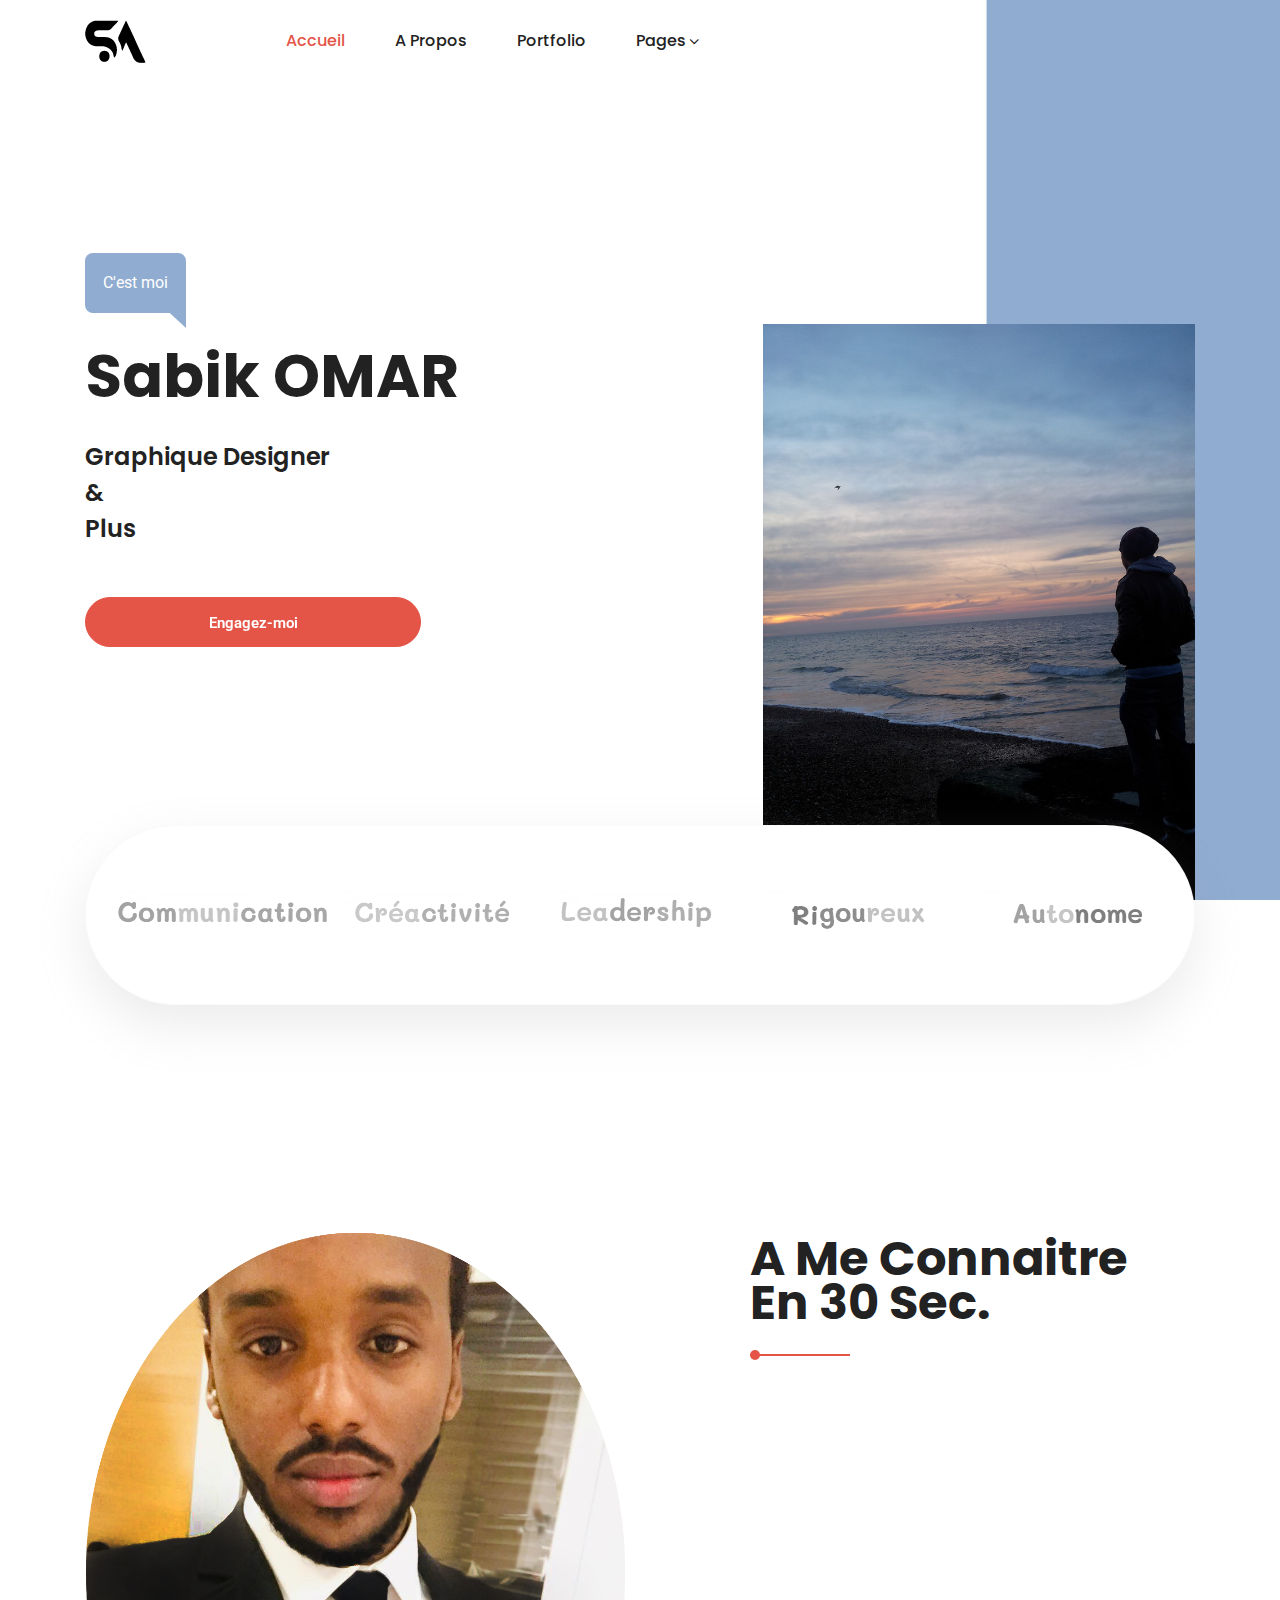
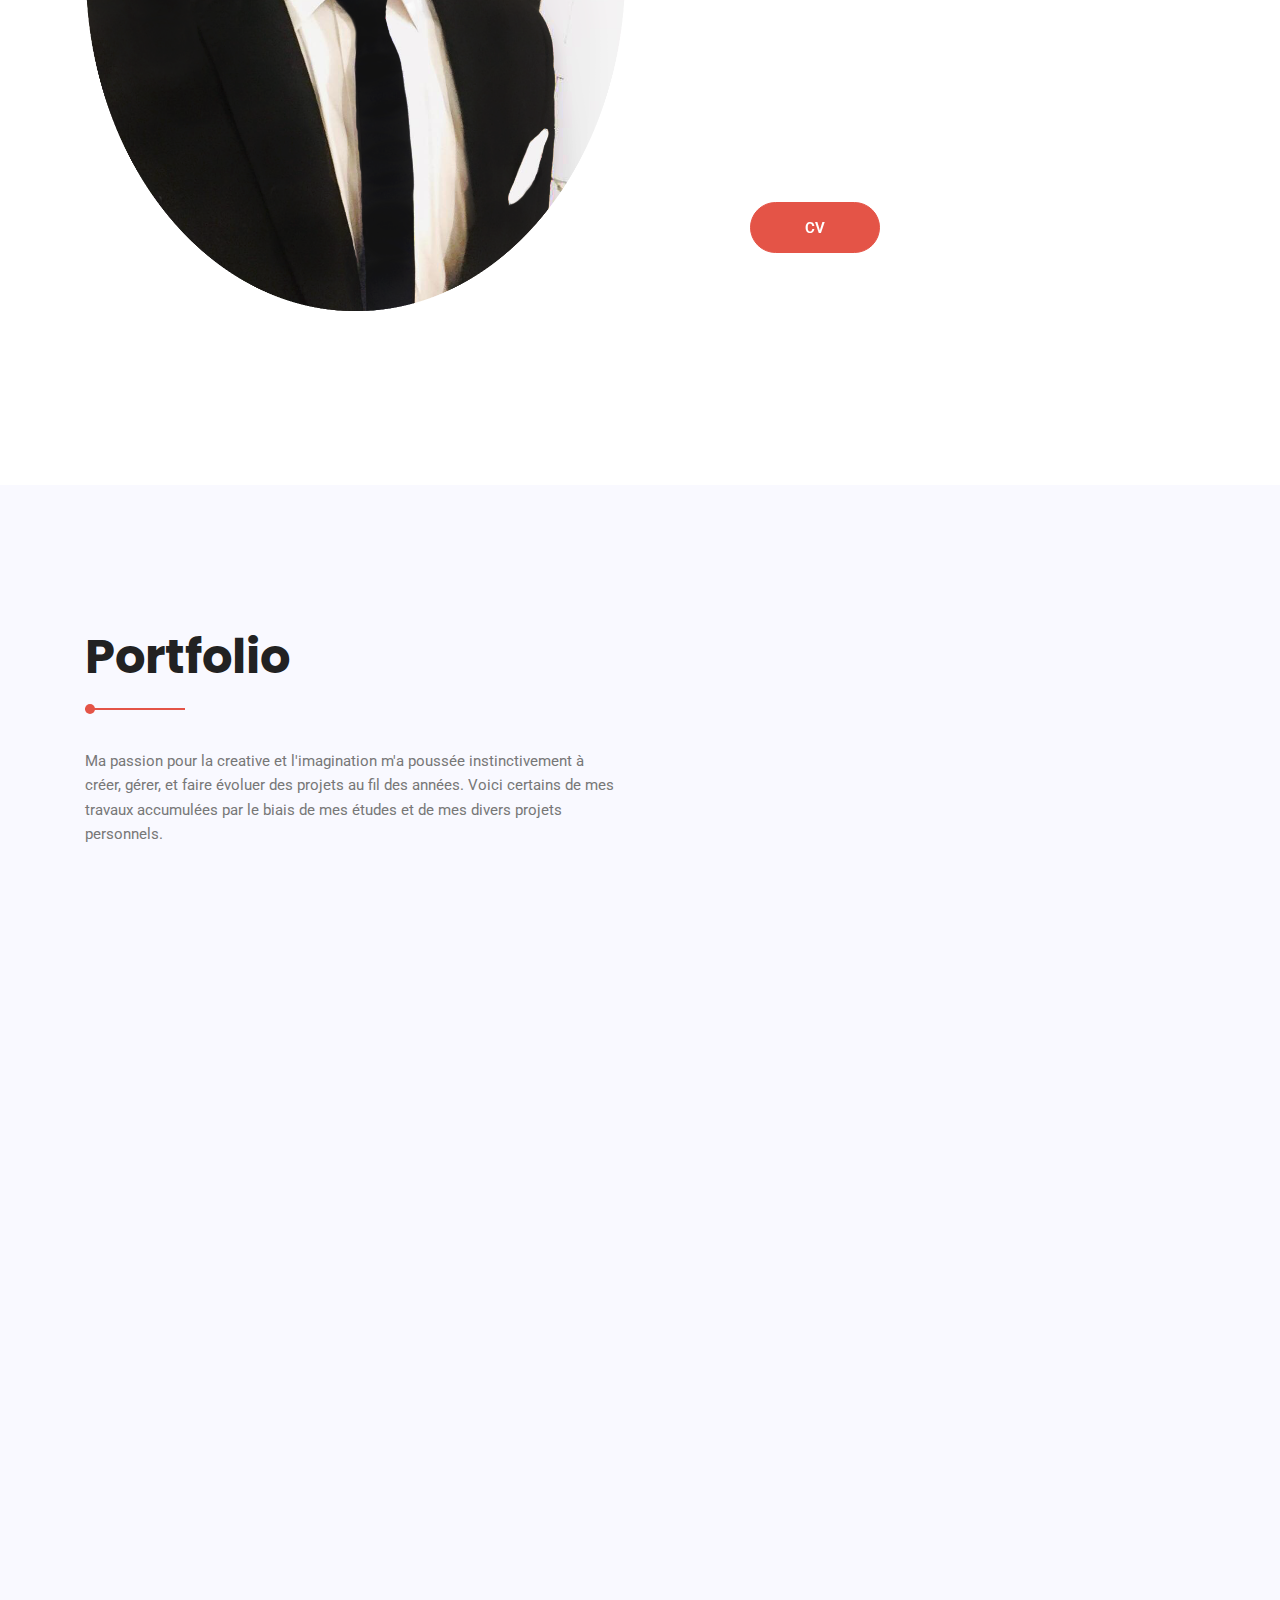
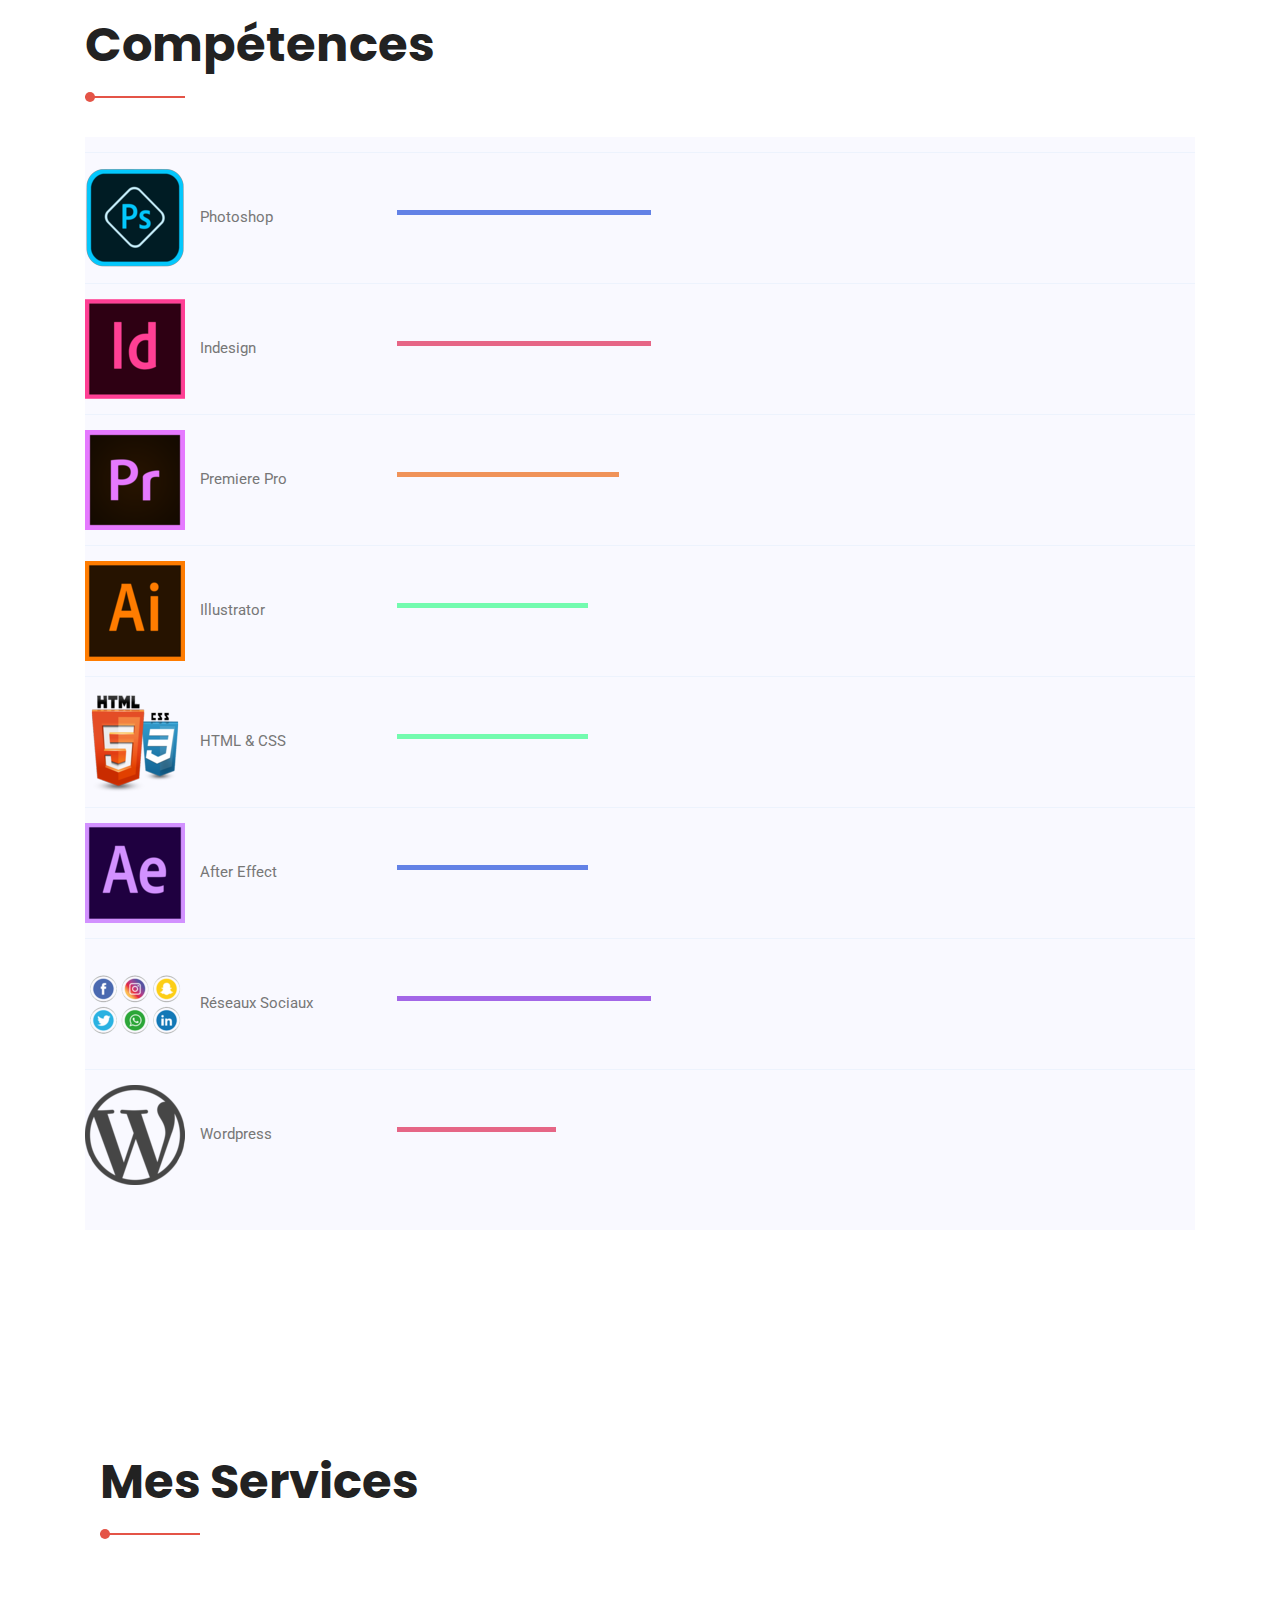
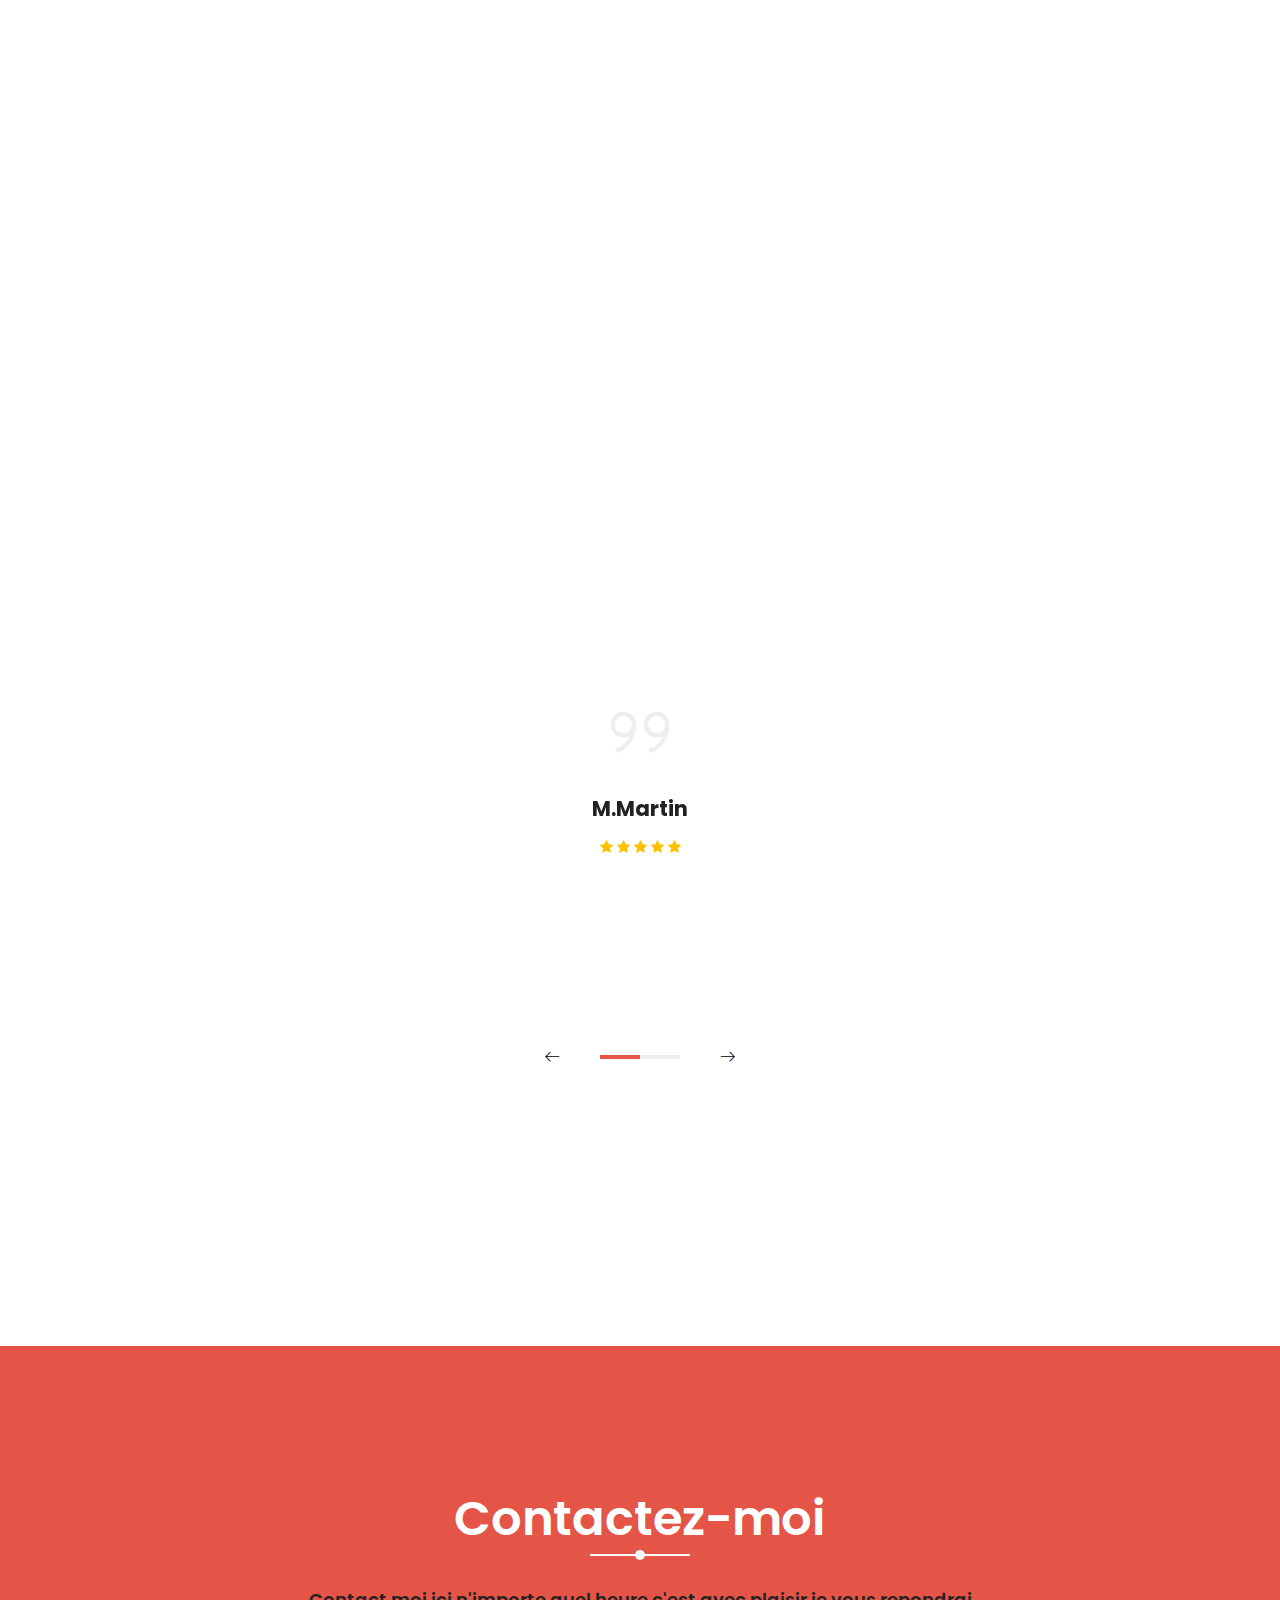
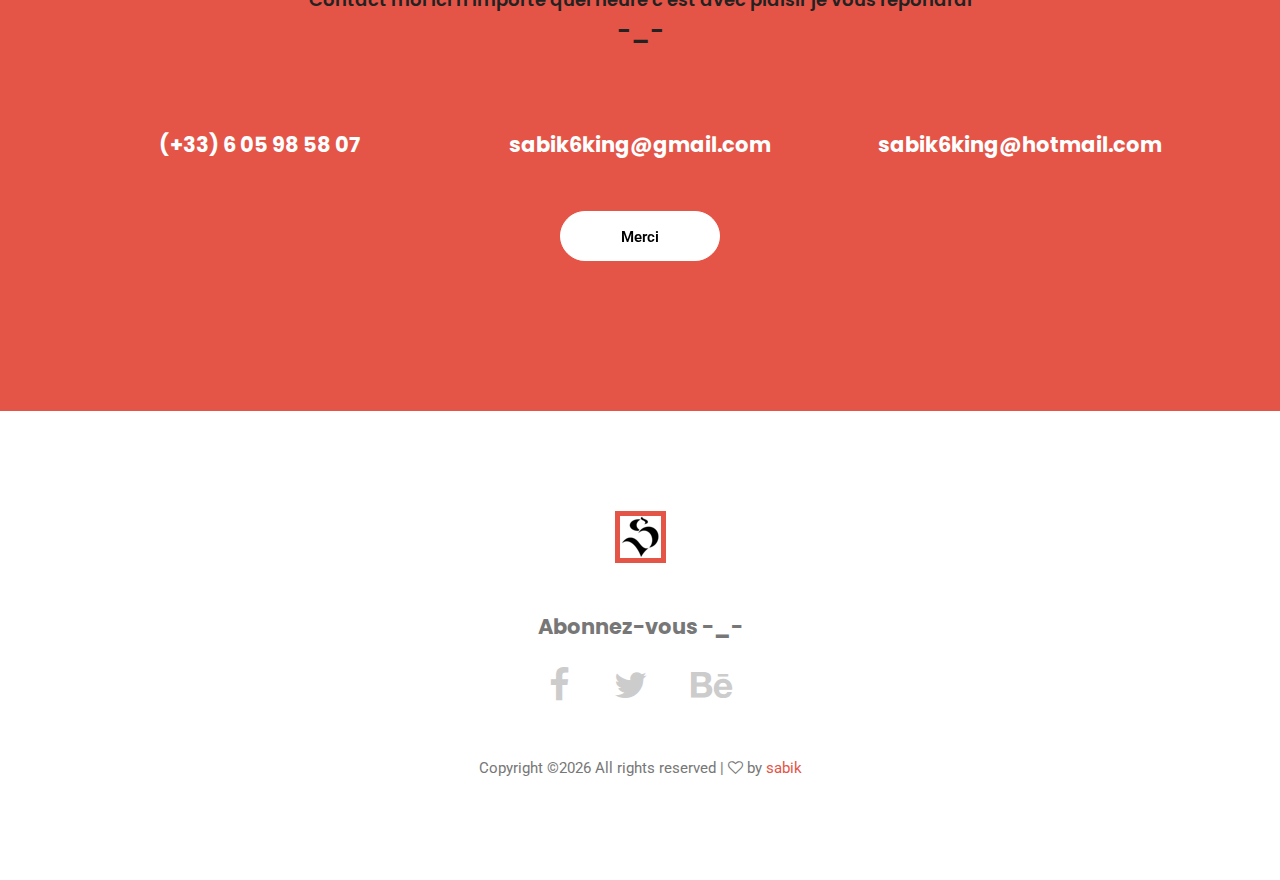
==== commit b6ad14ab: "Add files via upload" ====
--- a/index.html
+++ b/index.html
@@ -86,8 +86,8 @@
 					<div class="me wow fadeInDown" data-wow-duration="1s" data-wow-delay="1.2s">C'est moi</div>
 					<h1 class="wow fadeInUp" data-wow-duration="1s" data-wow-delay="1.7s">Sabik OMAR</h1>
 					<div class="designation mb-50 center wow fadeInUp" data-wow-duration="1s" data-wow-delay="2.1s">
-					<h3><span class="Directionartistique"> Direction artistique</span></h3>
-					<h3>&</h3> <h3><span class="Directionartistique">Plus</span></h3>
+					<h3><span class="GraphiqueDesigner"> Graphique Designer</span></h3>
+					<h3>&</h3> <h3><span class="GraphiqueDesigner">Plus</span></h3>
 						
 					</div>
 					<a href="contact.html" class="primary-btn" data-text="Engagez-moi ">
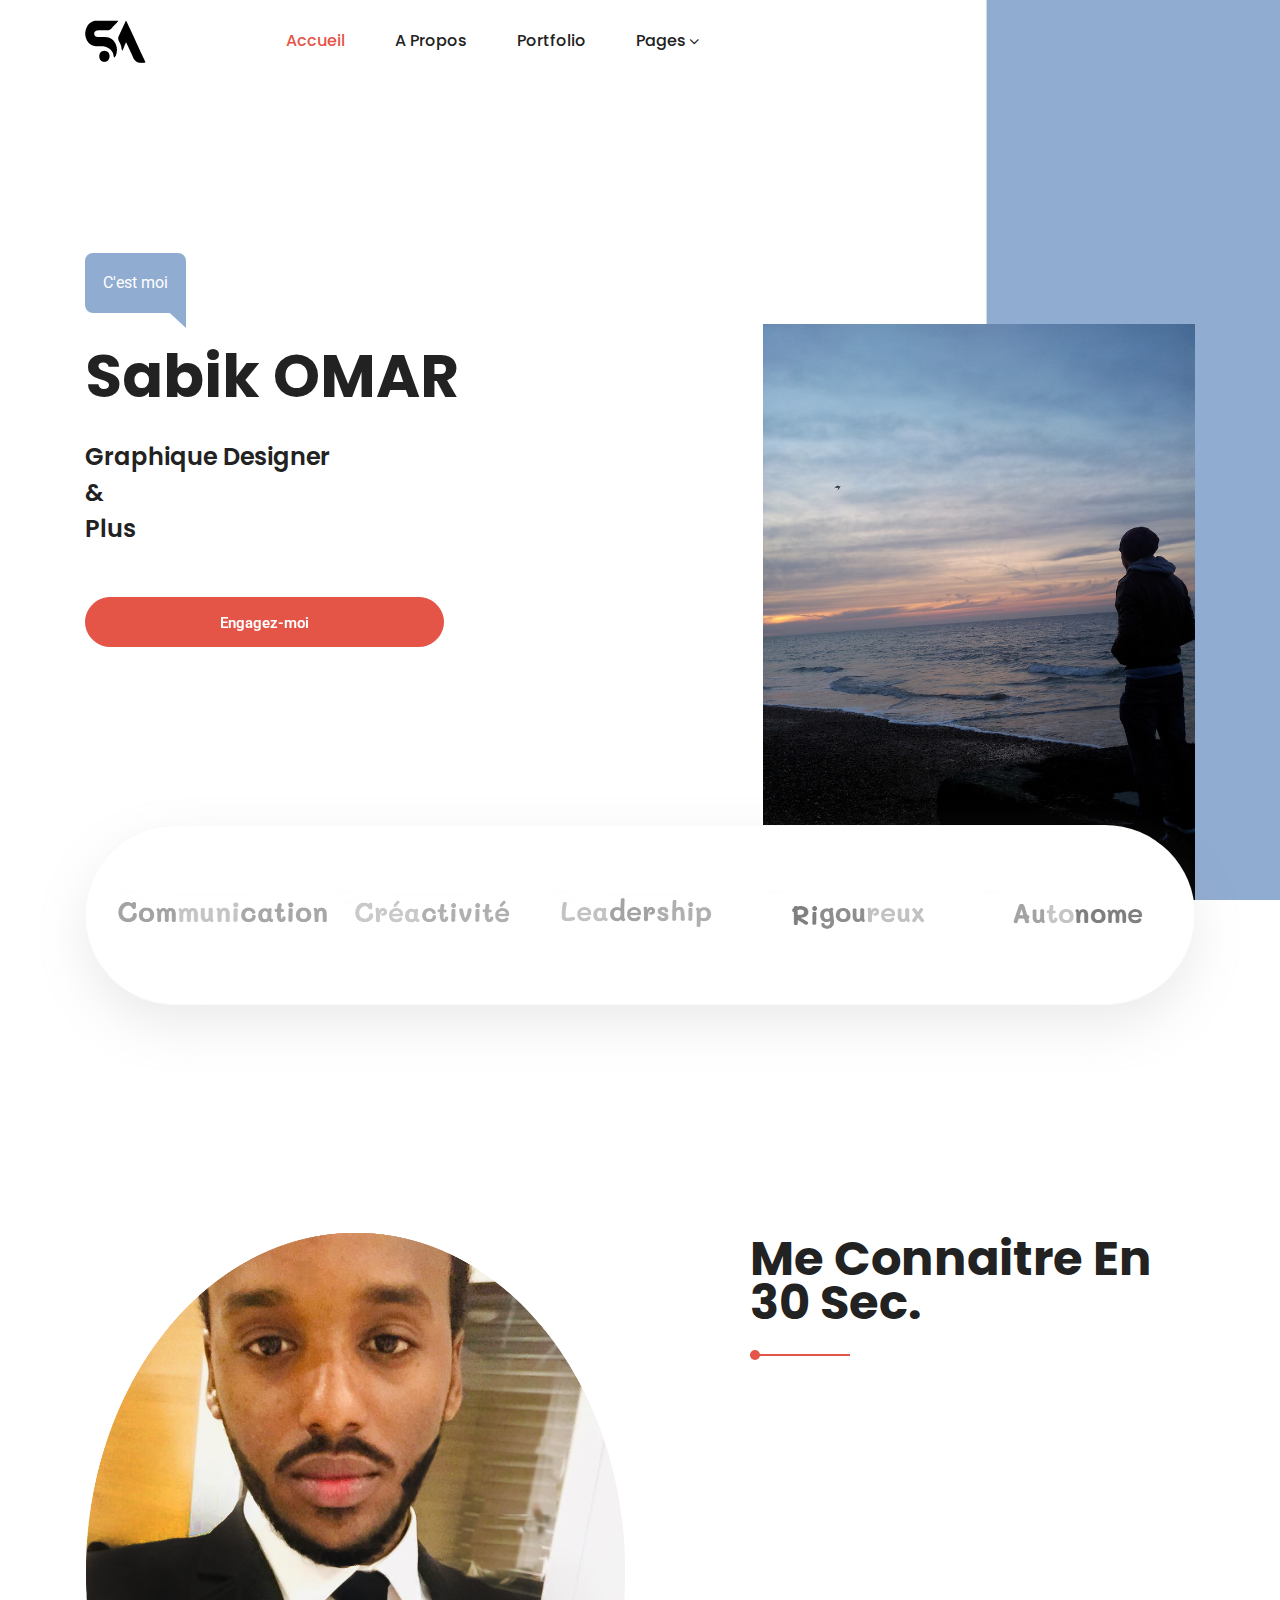
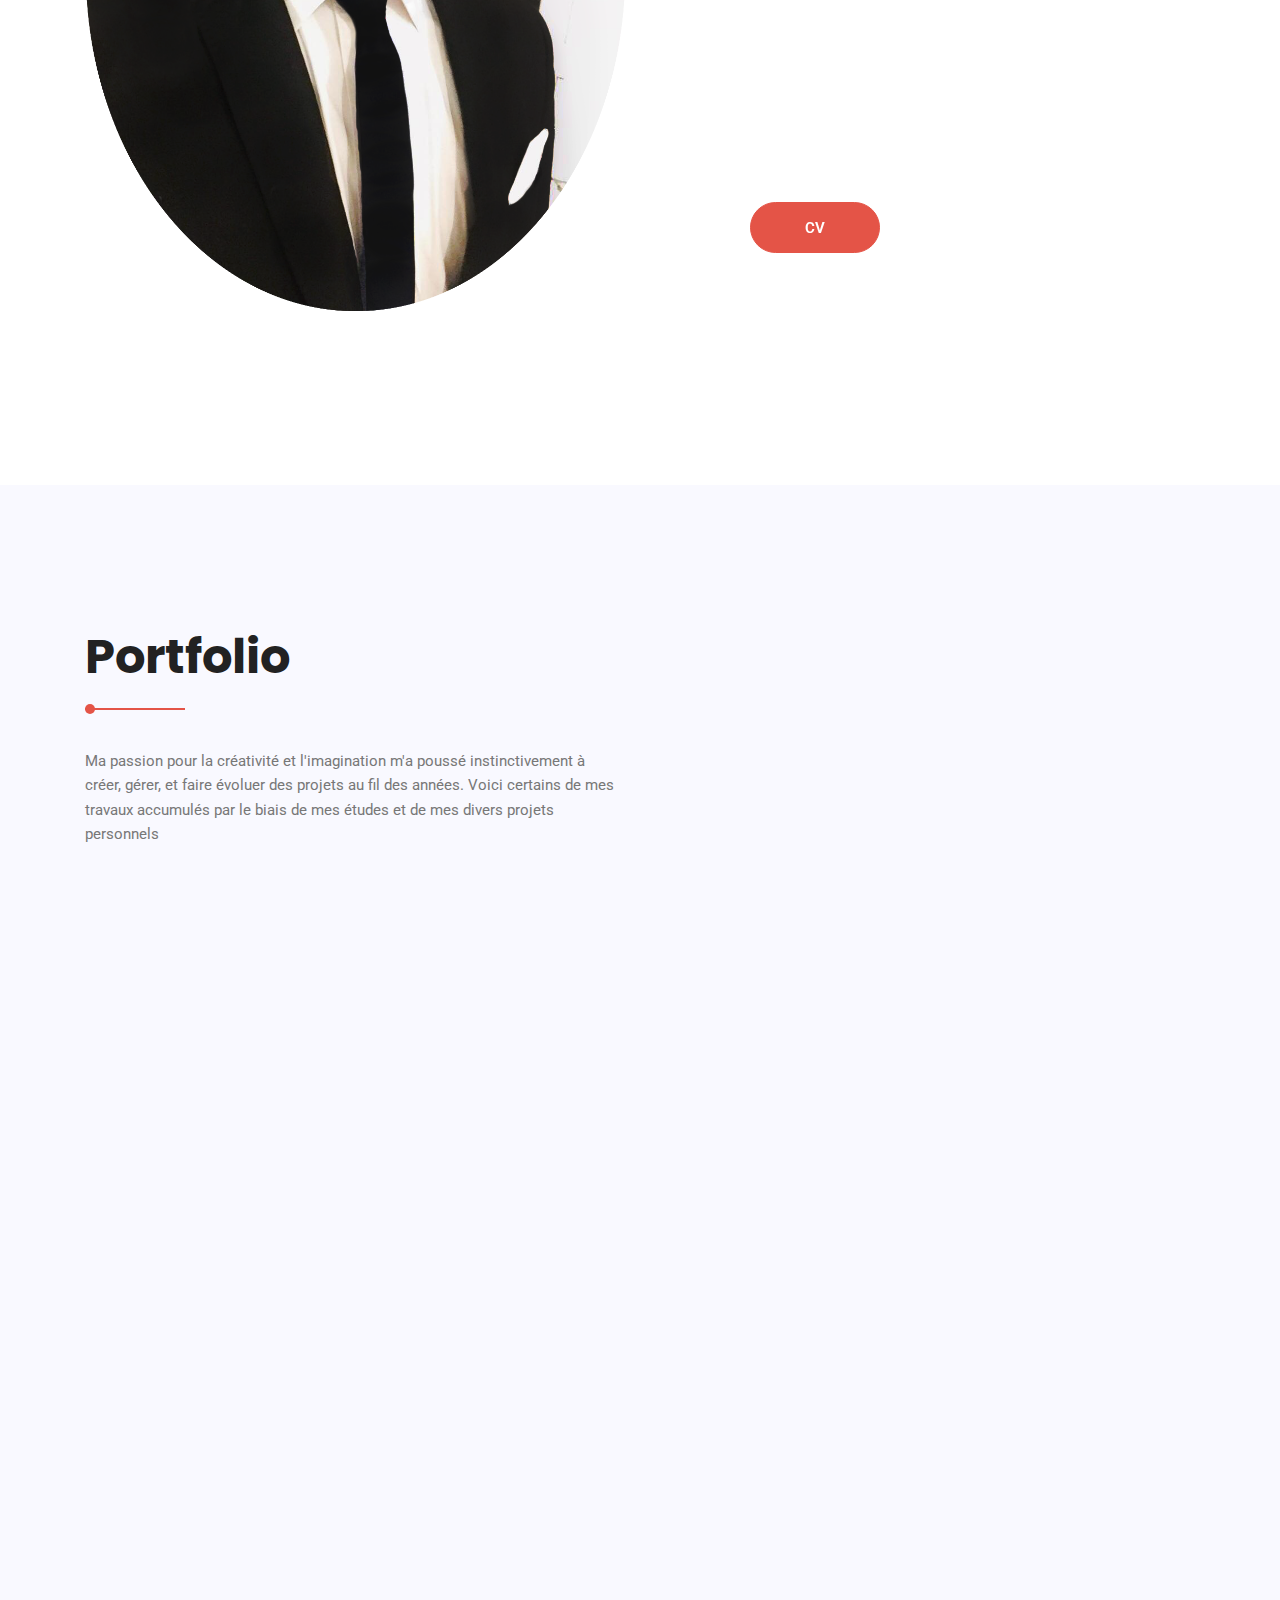
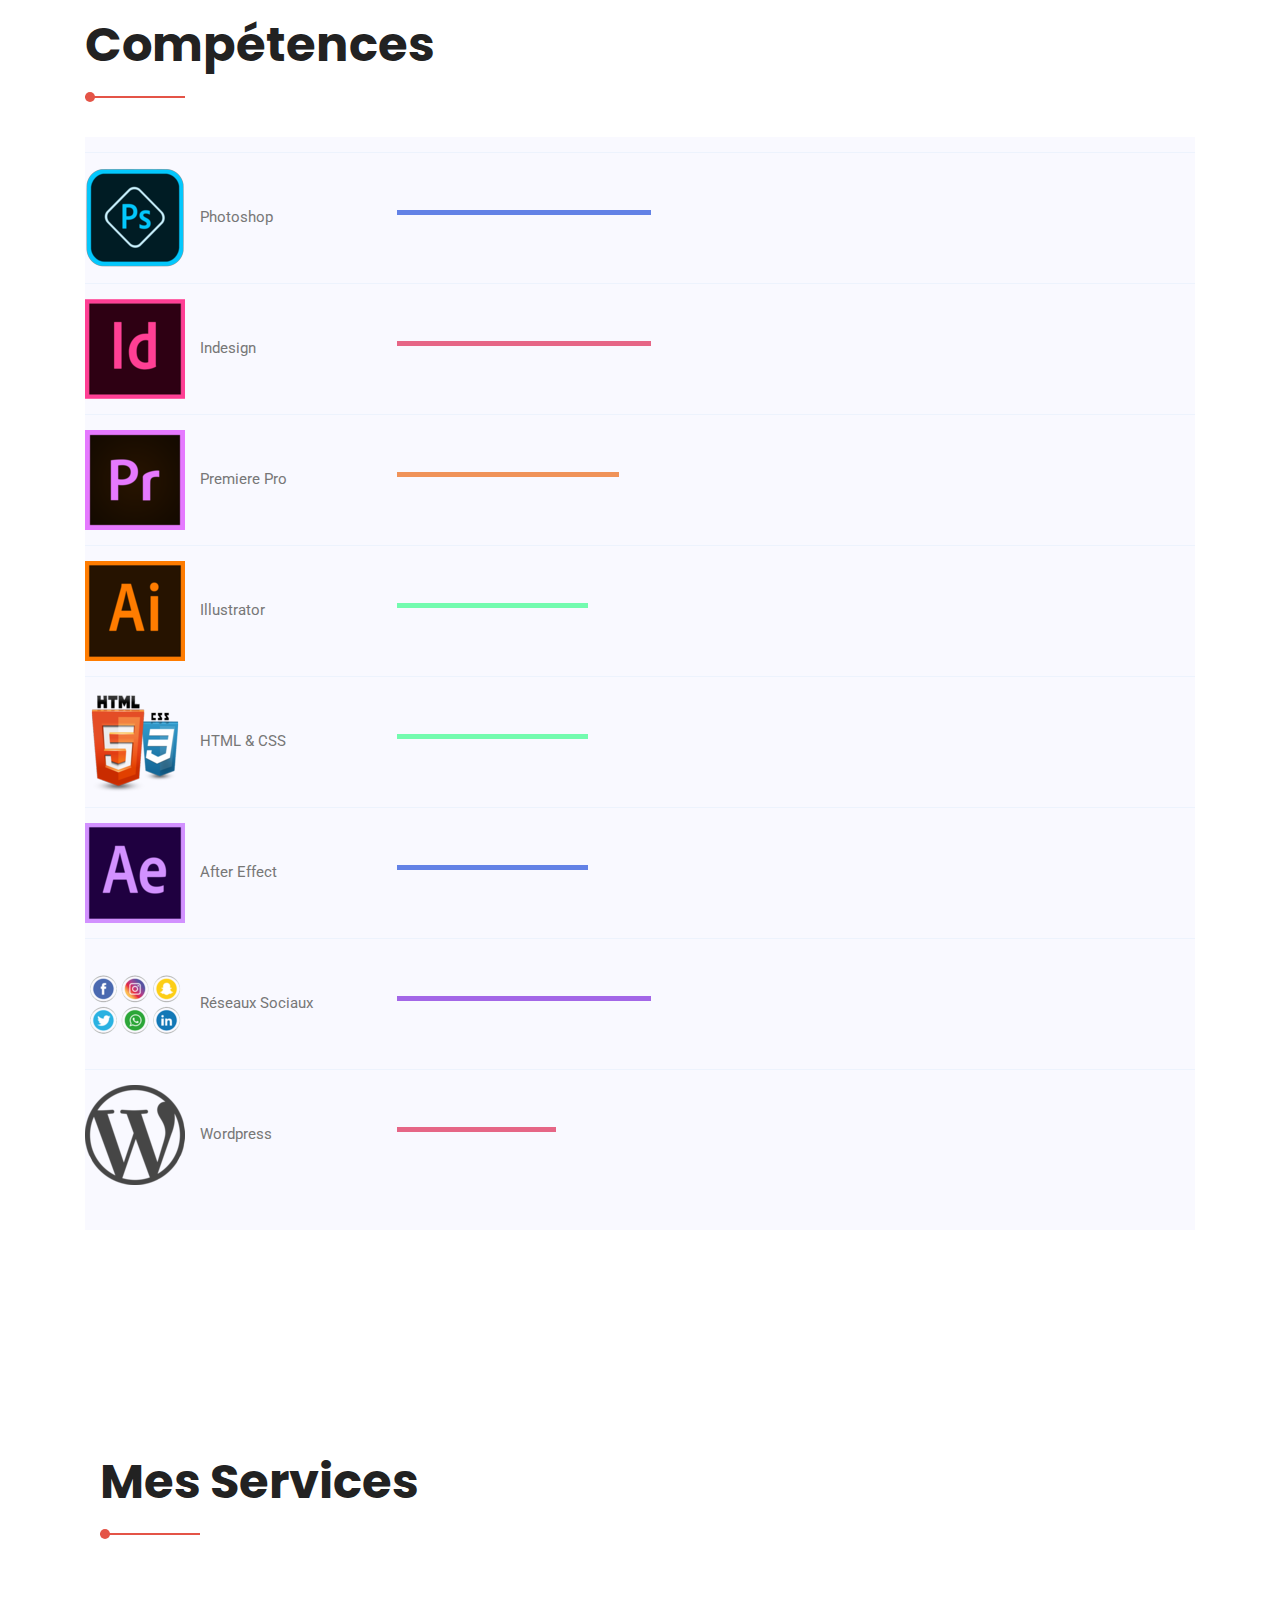
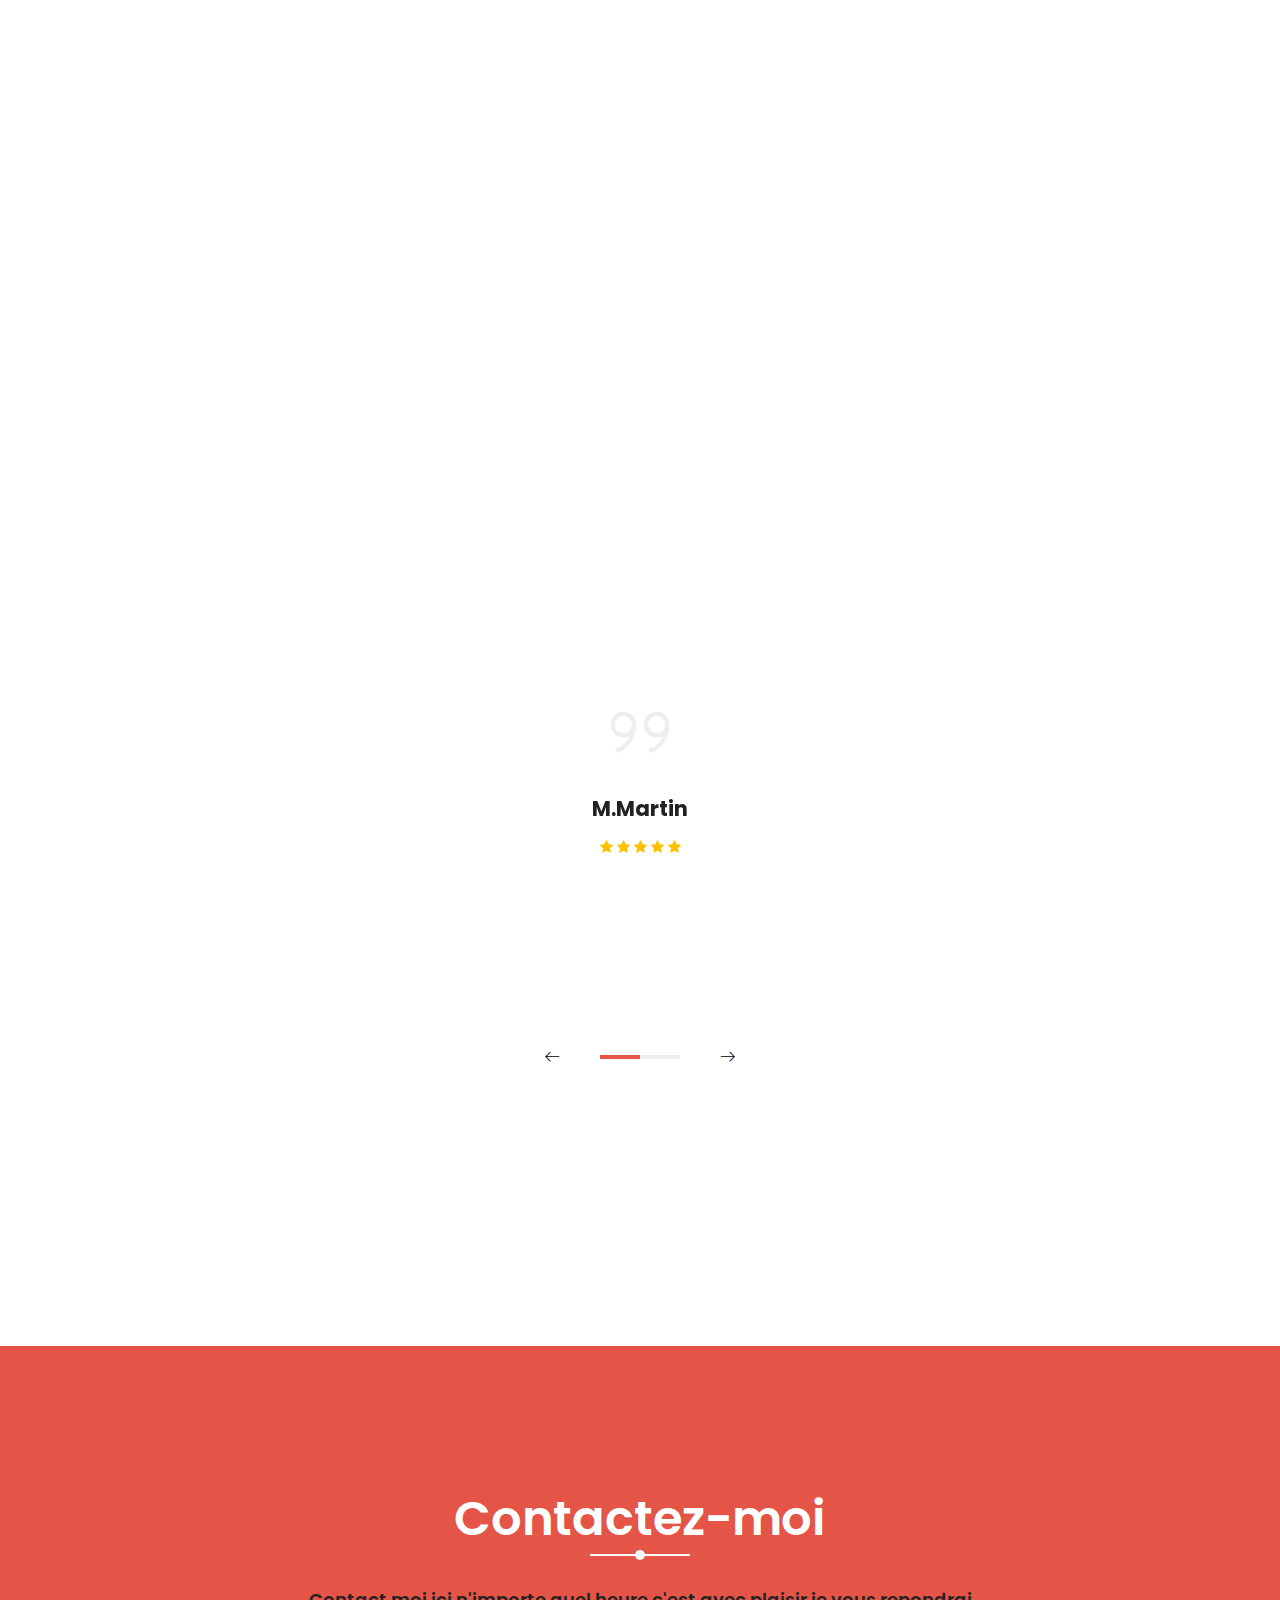
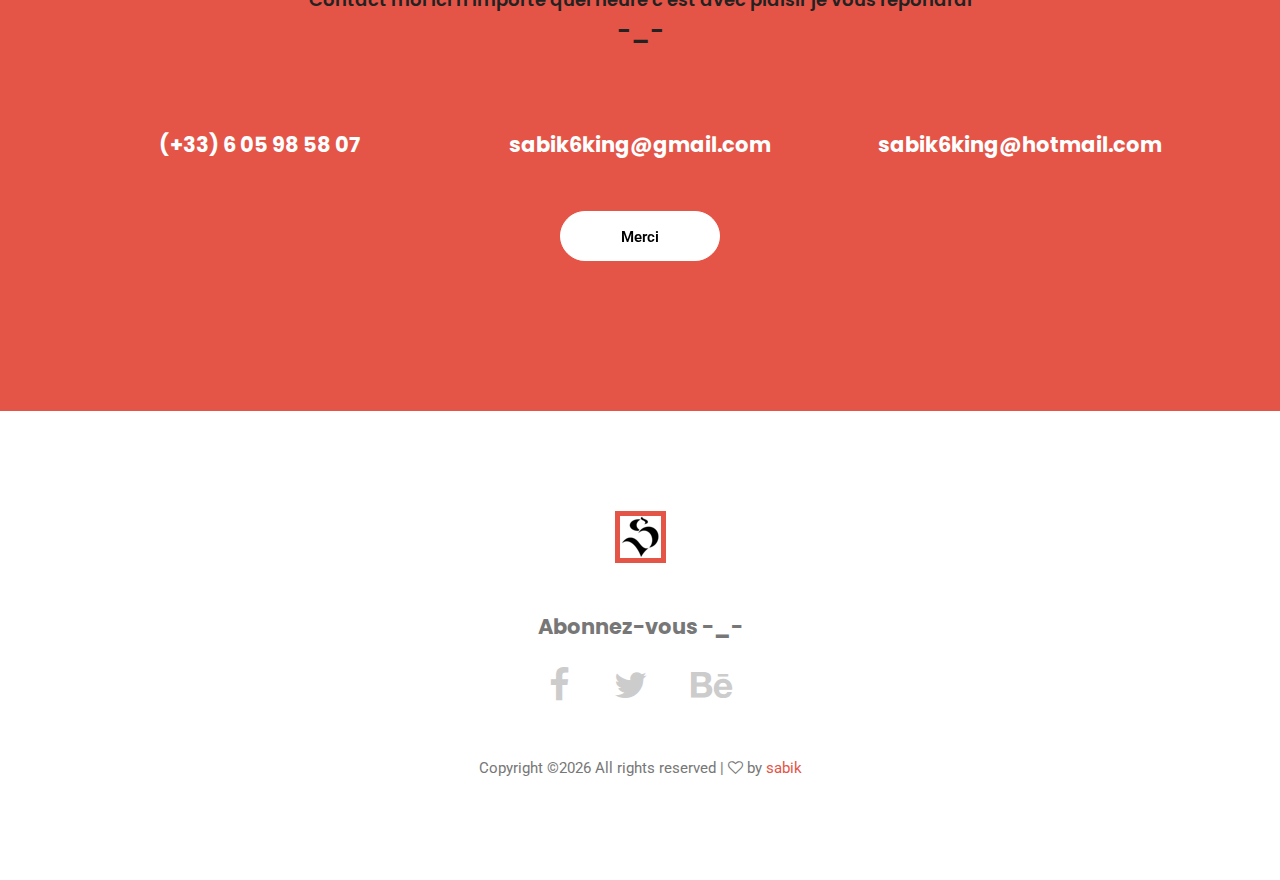
==== commit 5f8785f2: "Add files via upload" ====
--- a/index.html
+++ b/index.html
@@ -96,20 +96,22 @@
 						<span>U</span>
 						<span>S</span>
 						<span> </span>
-						<span>   S</span>
+						<span>N</span>
+						<span>E</span>
+						<span> </span>
+						<span>S</span>
 						<span>E</span>
 						<span>R</span>
-						<span>I</span>
 						<span>E</span>
 						<span>Z</span>
 						<span> </span>
-						<span>   P</span>
+						<span>P</span>
 						<span>A</span>
 						<span>S</span>
 						<span> </span>
-						<span>   D</span>
+						<span>D</span>
 						<span>E</span>
-						<span>C </span>
+						<span>Ç </span>
 						<span>U</span>
 						
 					</a>
@@ -157,7 +159,7 @@
 				</div>
 				<div class="col-lg-5 col-md-12 about-right">
 					<div class="section-title">
-						<h2 id="Apropos"><span class="firstLetter">A</span> me connaitre en 30 sec. </h2>
+						<h2 id="Apropos"><span class="firstLetter"></span> Me connaitre en 30 Sec. </h2>
 					</div>
 					<div class="mb-50 wow fadeIn" data-wow-duration=".8s">
 						<p>
@@ -191,9 +193,7 @@
 				<div class="col-lg-6">
 					<div class="section-title">
 						<h2>Portfolio</h2>
-						<p> Ma passion pour la creative et l'imagination m'a poussée instinctivement à créer, gérer, et faire évoluer 
-							des projets au fil des années.
-							Voici certains de mes travaux accumulées par le biais de mes études et de mes divers projets personnels.</p>
+						<p> Ma passion pour la créativité et l'imagination m'a poussé instinctivement à créer, gérer, et faire évoluer des projets au fil des années. Voici certains de mes travaux accumulés par le biais de mes études et de mes divers projets personnels</p>
 					</div>
 				</div>
 
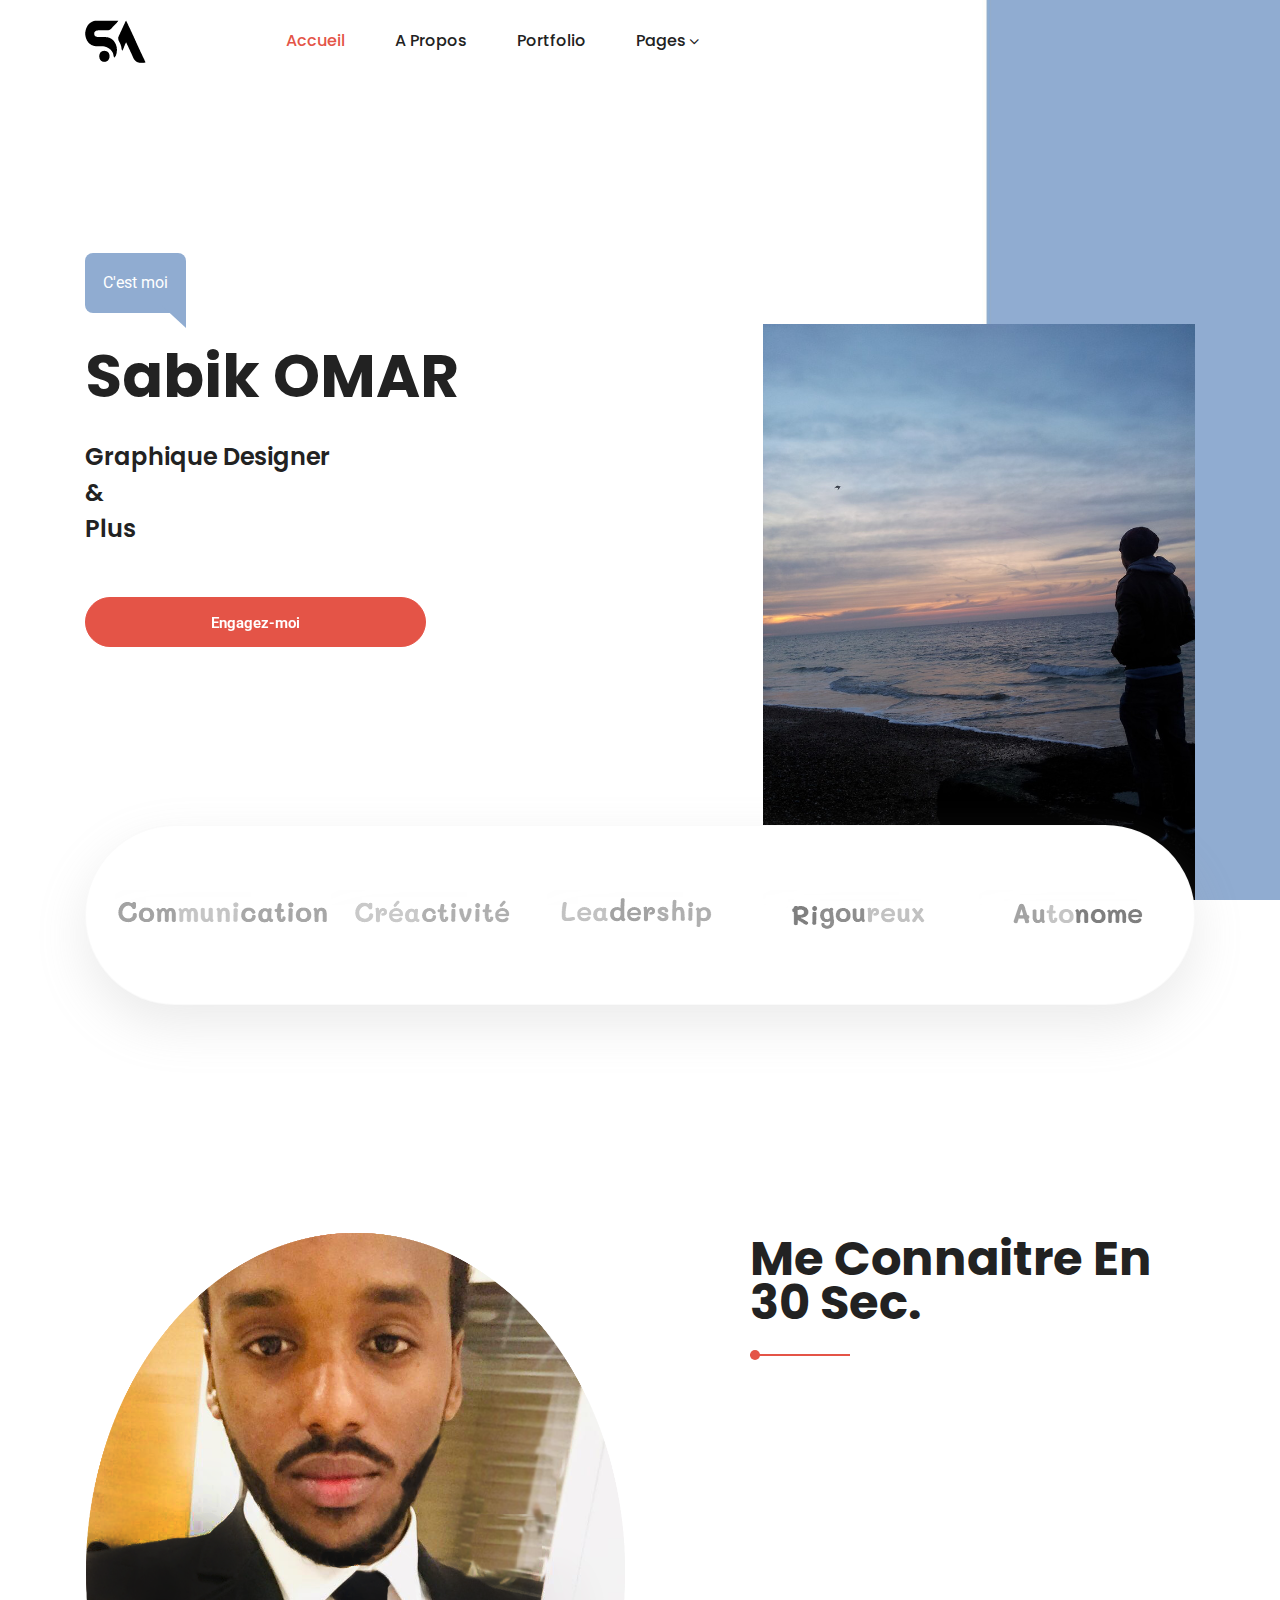
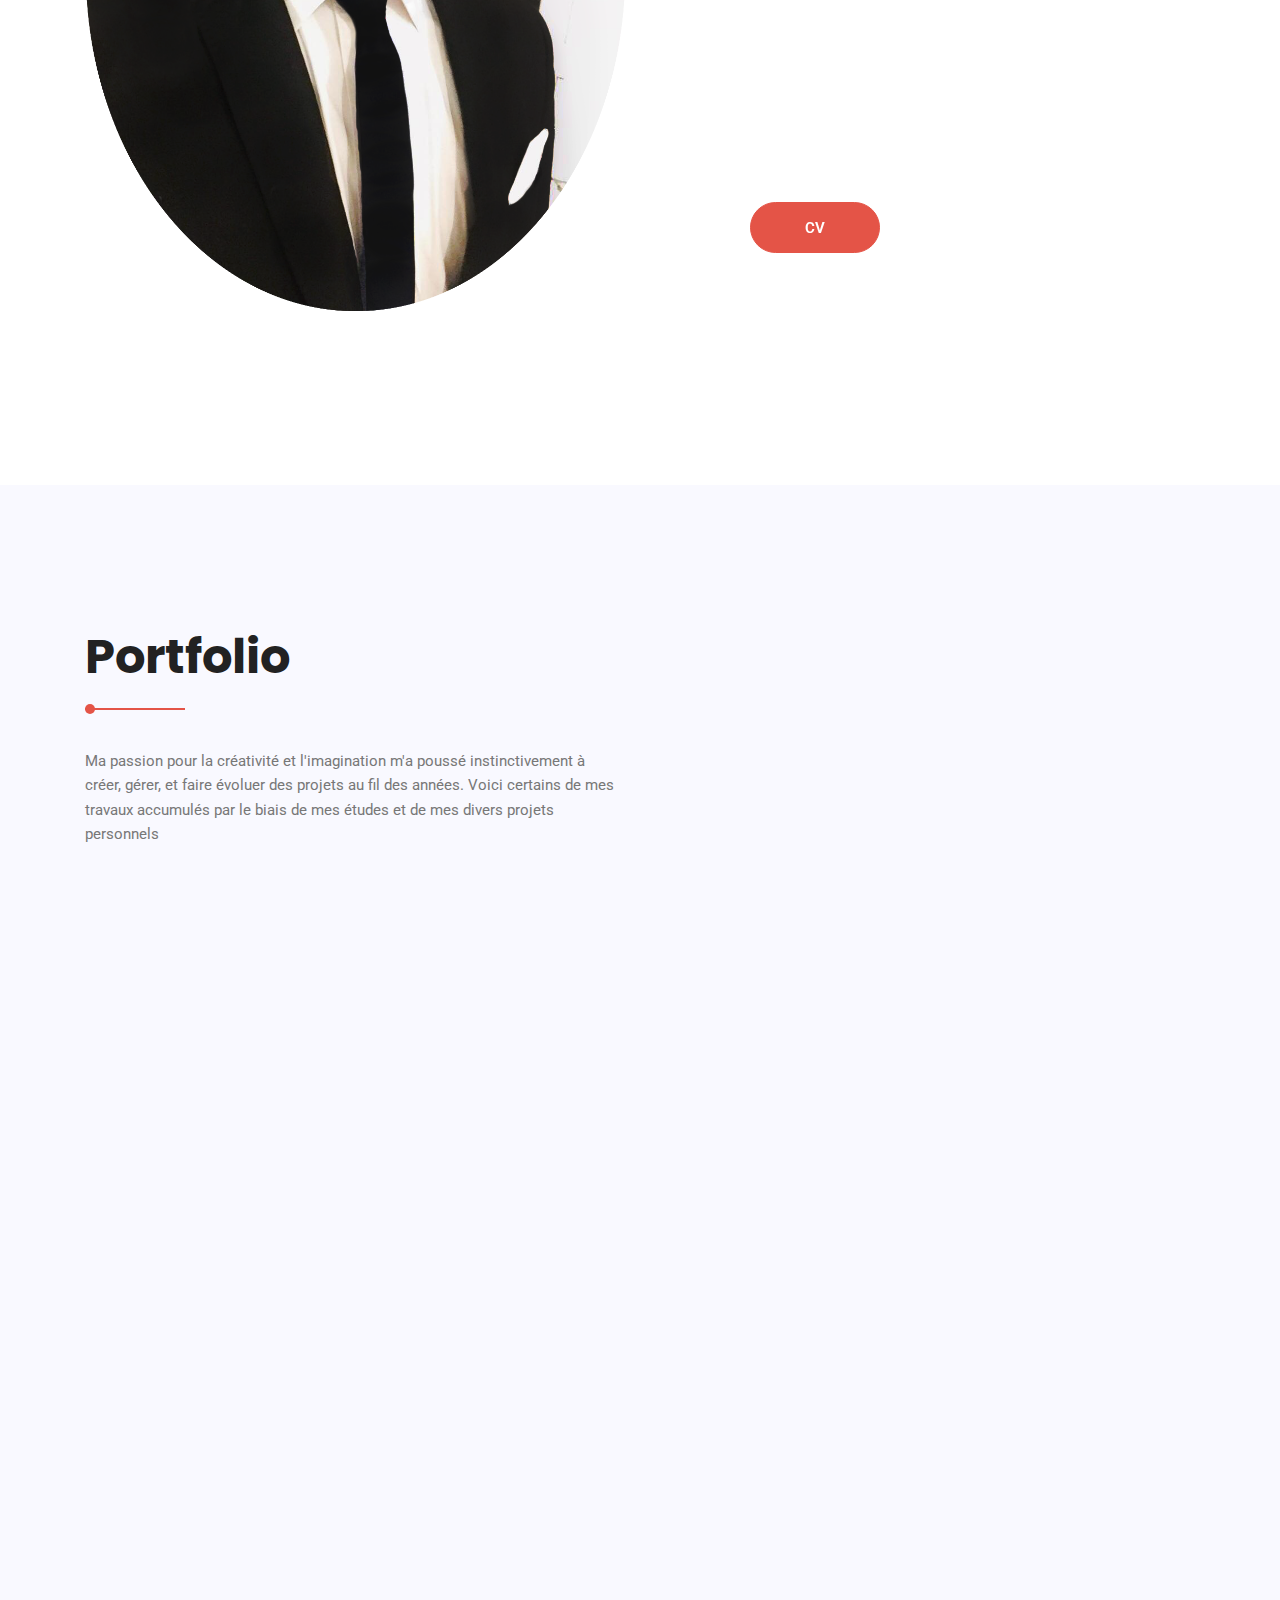
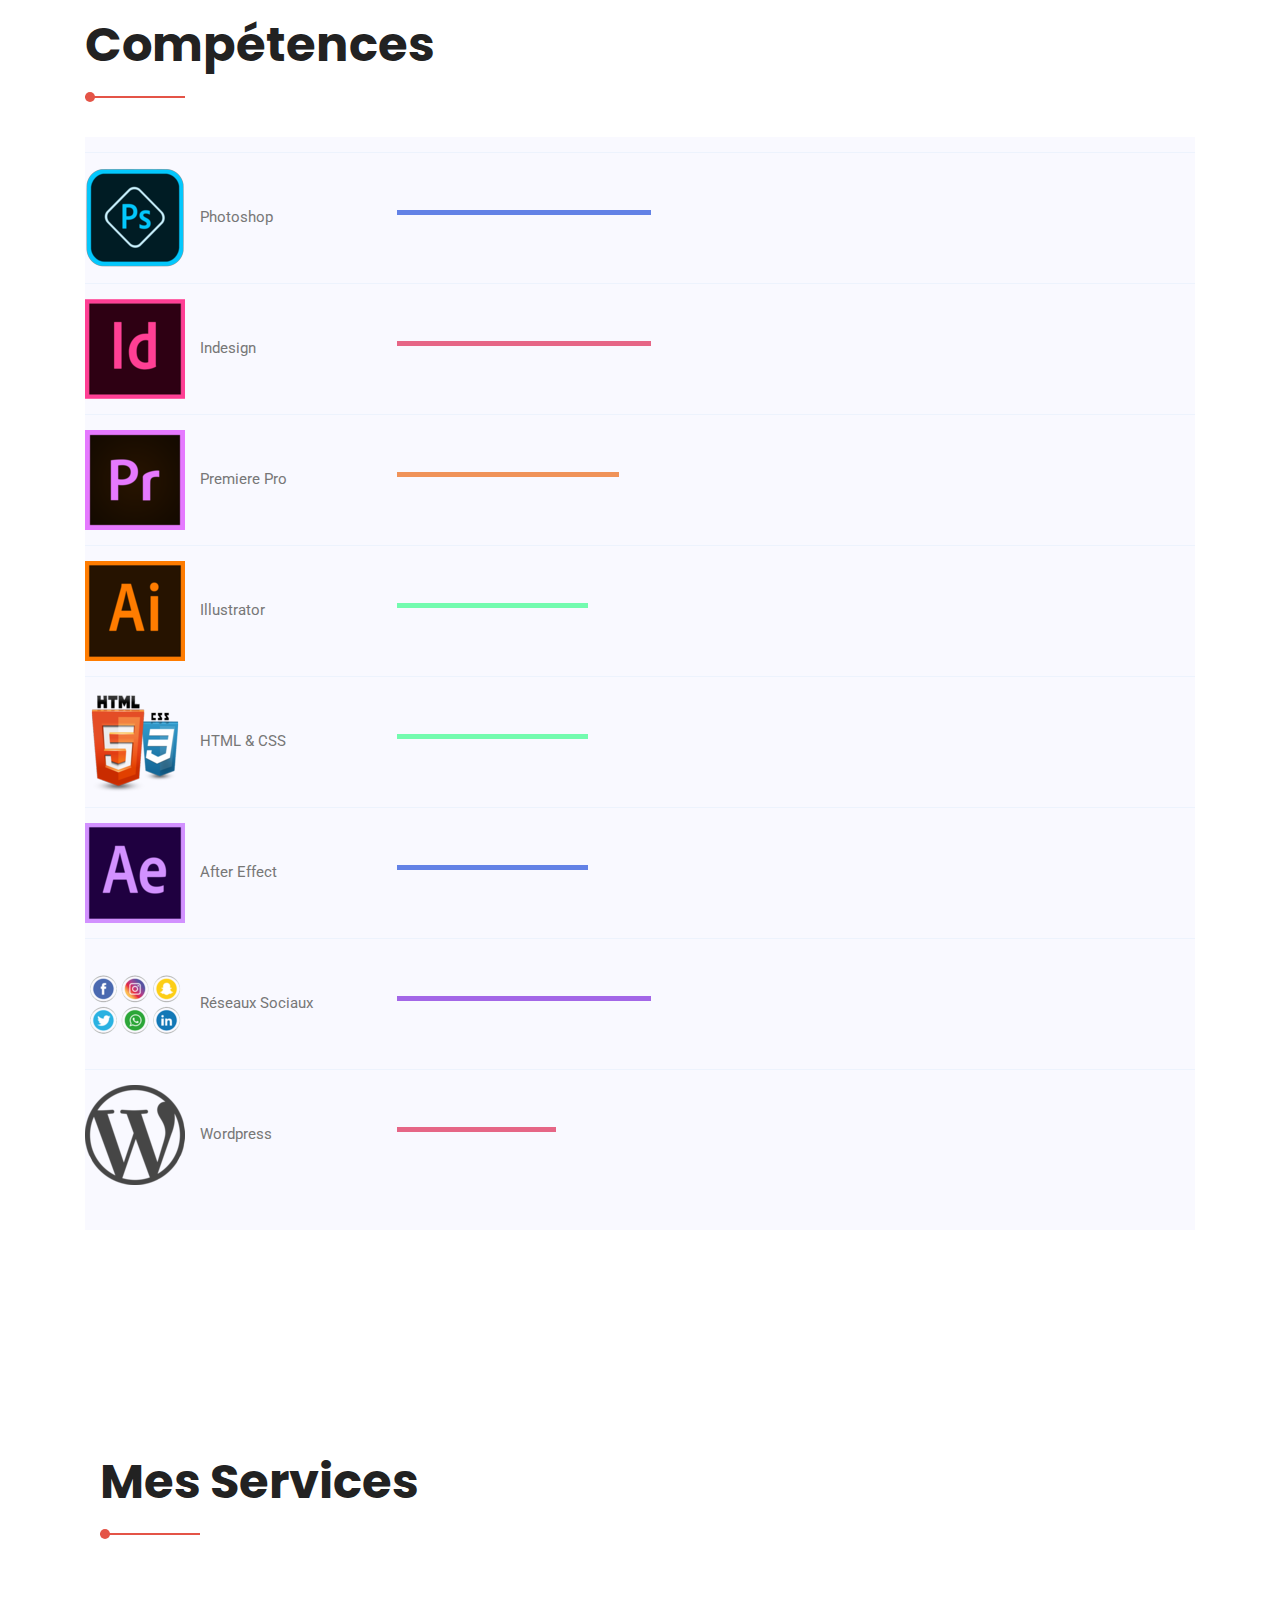
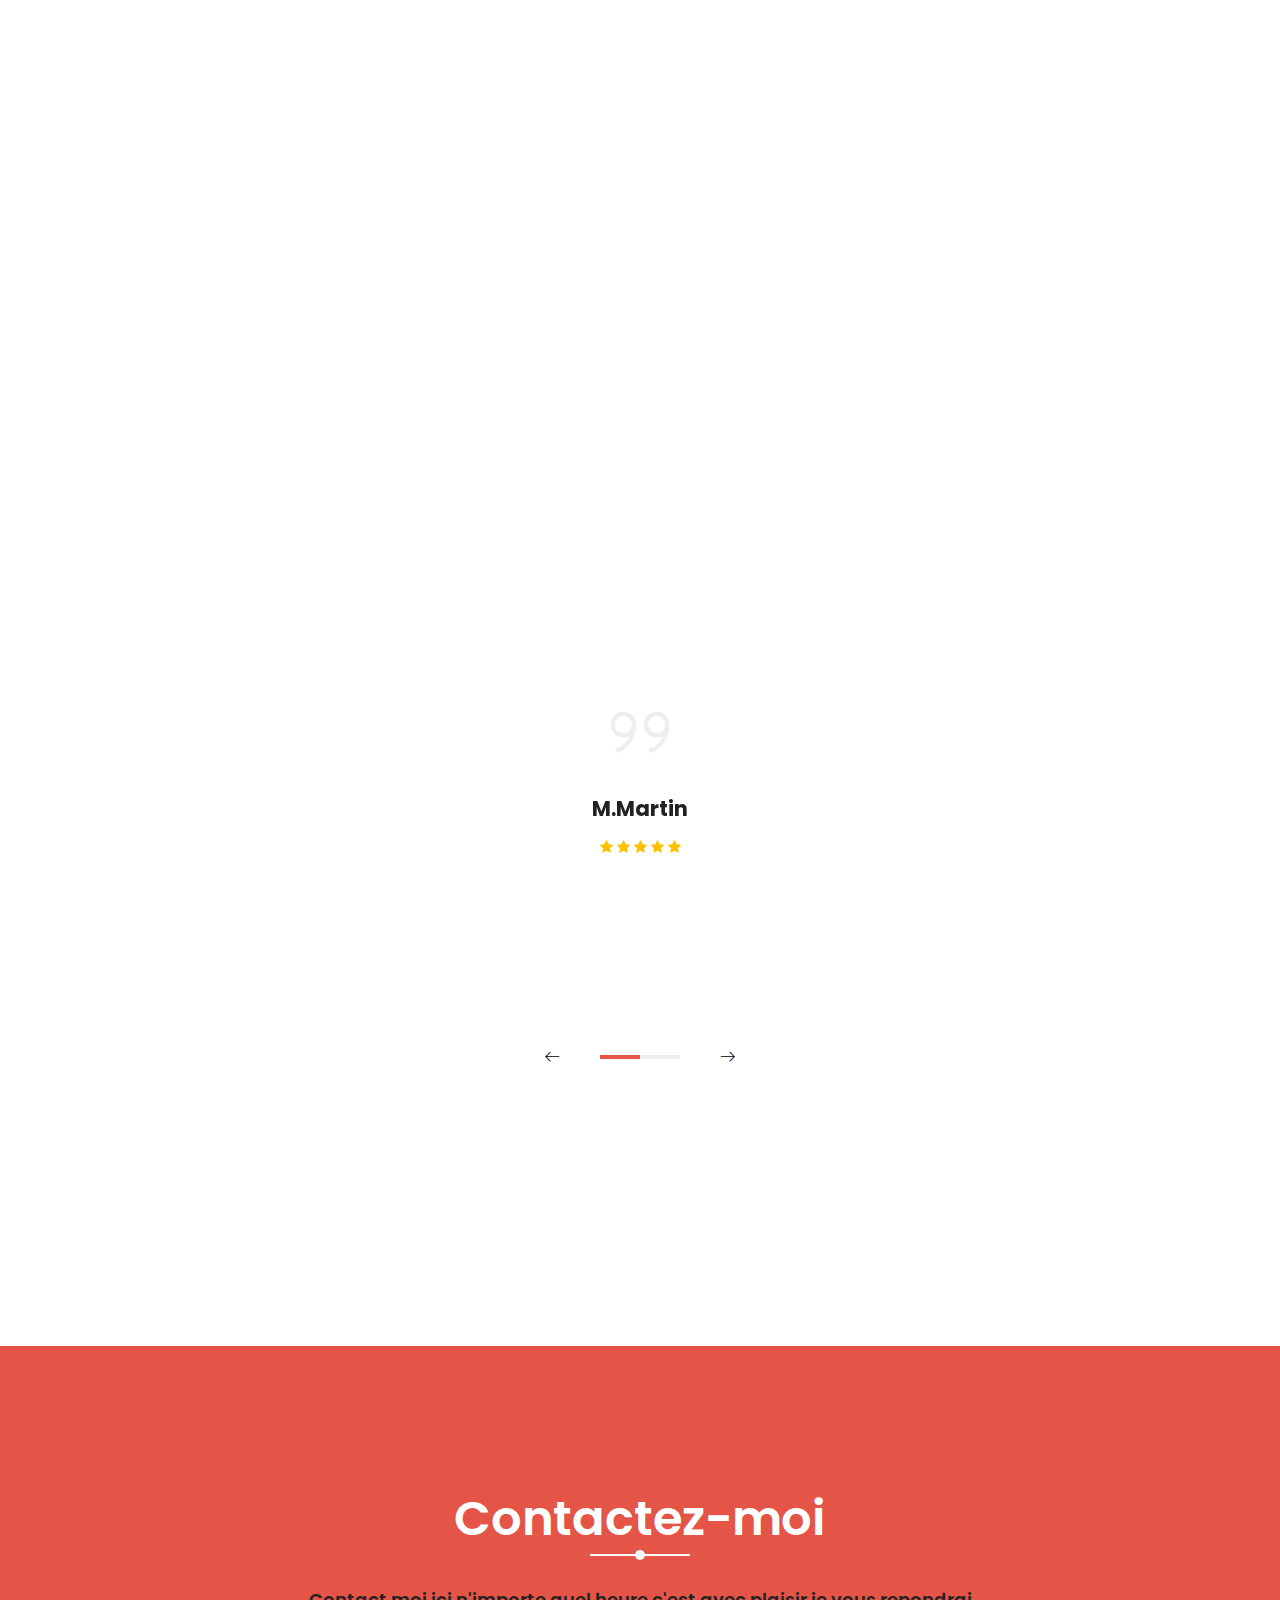
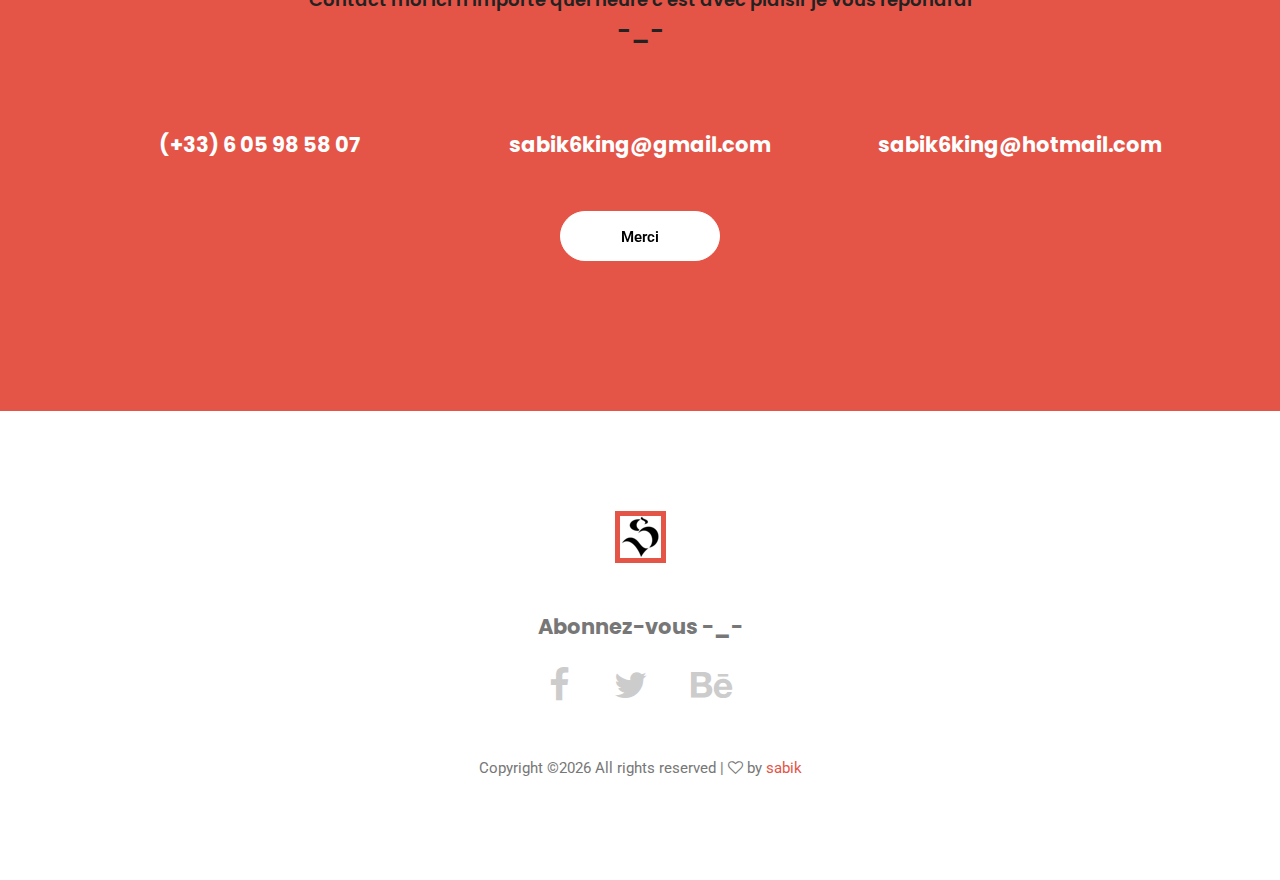
==== commit 746197a3: "Add files via upload" ====
--- a/index.html
+++ b/index.html
@@ -92,27 +92,27 @@
 					</div>
 					<a href="contact.html" class="primary-btn" data-text="Engagez-moi ">
 						<span>V</span>
-						<span>O</span>
-						<span>U</span>
-						<span>S</span>
+						<span>o</span>
+						<span>u</span>
+						<span>s</span>
 						<span> </span>
 						<span>N</span>
-						<span>E</span>
+						<span>e</span>
 						<span> </span>
 						<span>S</span>
-						<span>E</span>
-						<span>R</span>
-						<span>E</span>
-						<span>Z</span>
+						<span>e</span>
+						<span>r</span>
+						<span>e</span>
+						<span>z</span>
 						<span> </span>
 						<span>P</span>
-						<span>A</span>
-						<span>S</span>
+						<span>a</span>
+						<span>s</span>
 						<span> </span>
 						<span>D</span>
-						<span>E</span>
-						<span>Ç </span>
-						<span>U</span>
+						<span>e</span>
+						<span>ç </span>
+						<span>u</span>
 						
 					</a>
 				</div>
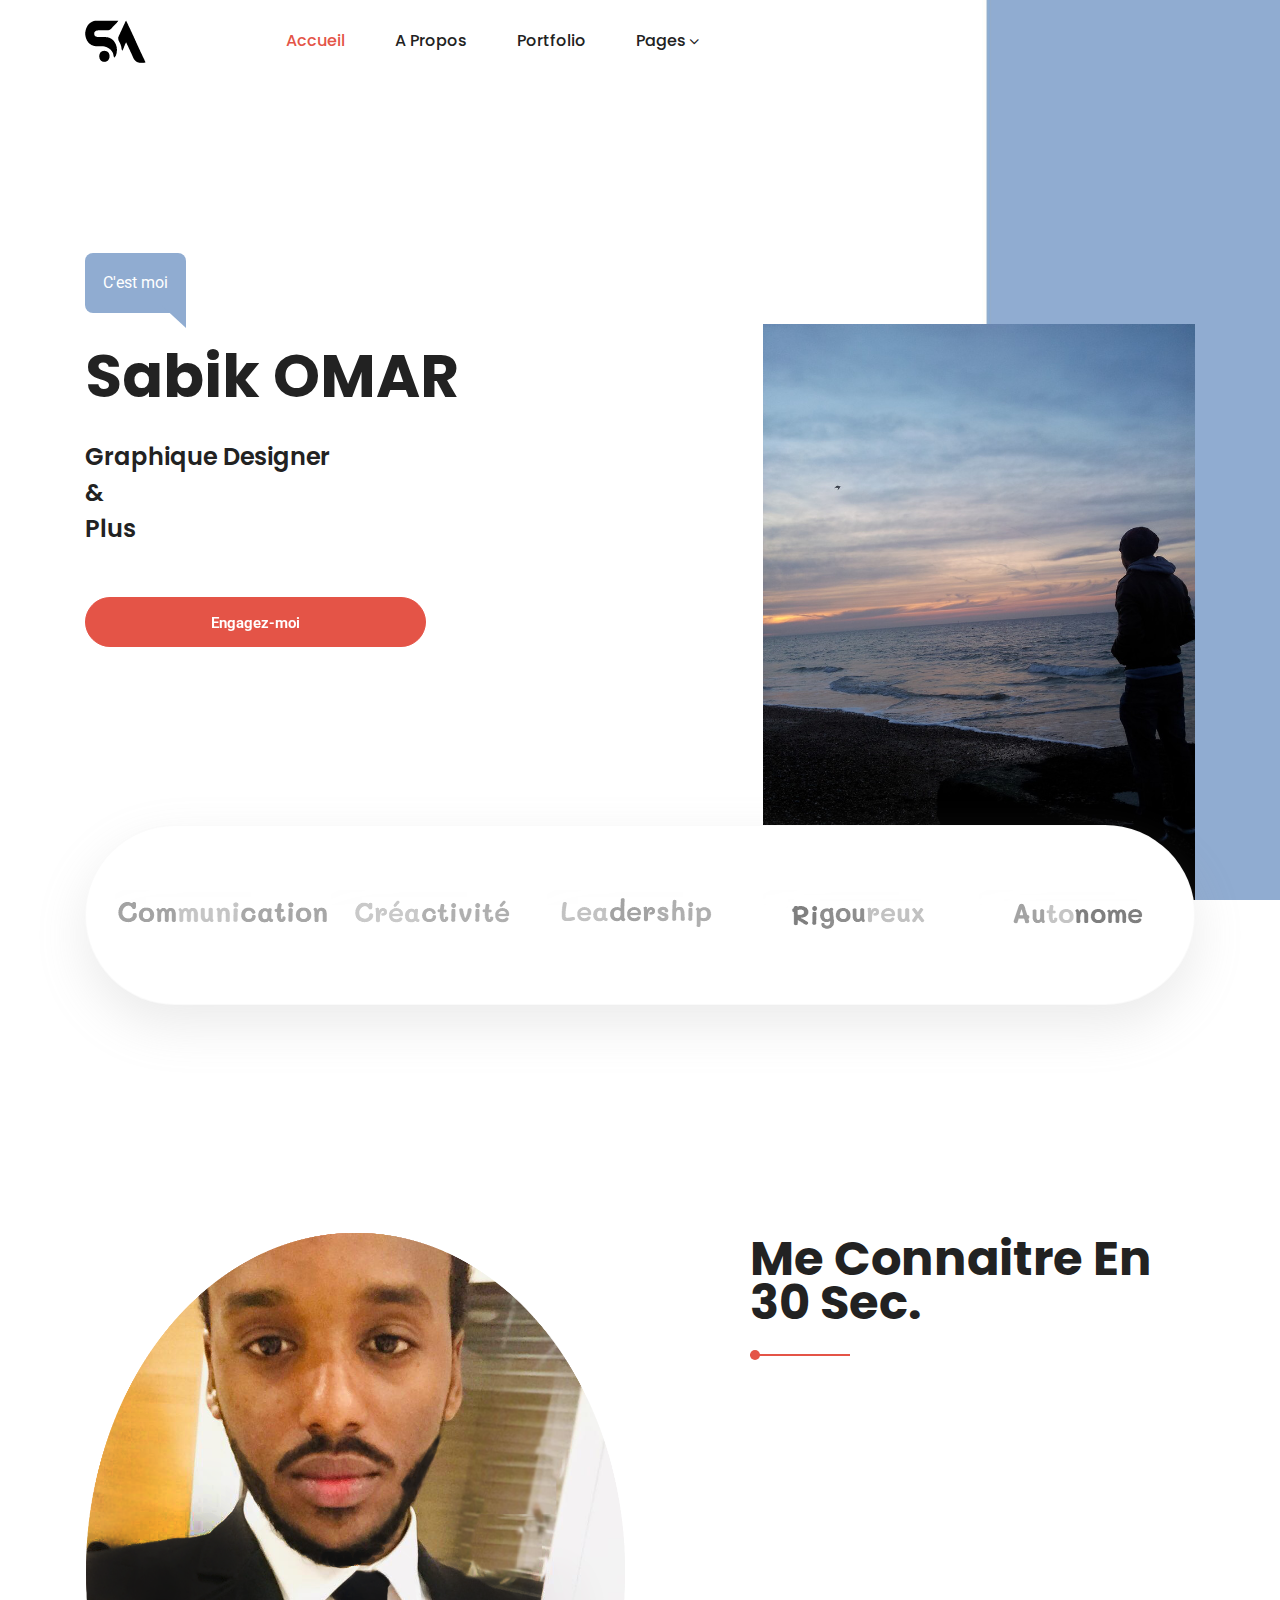
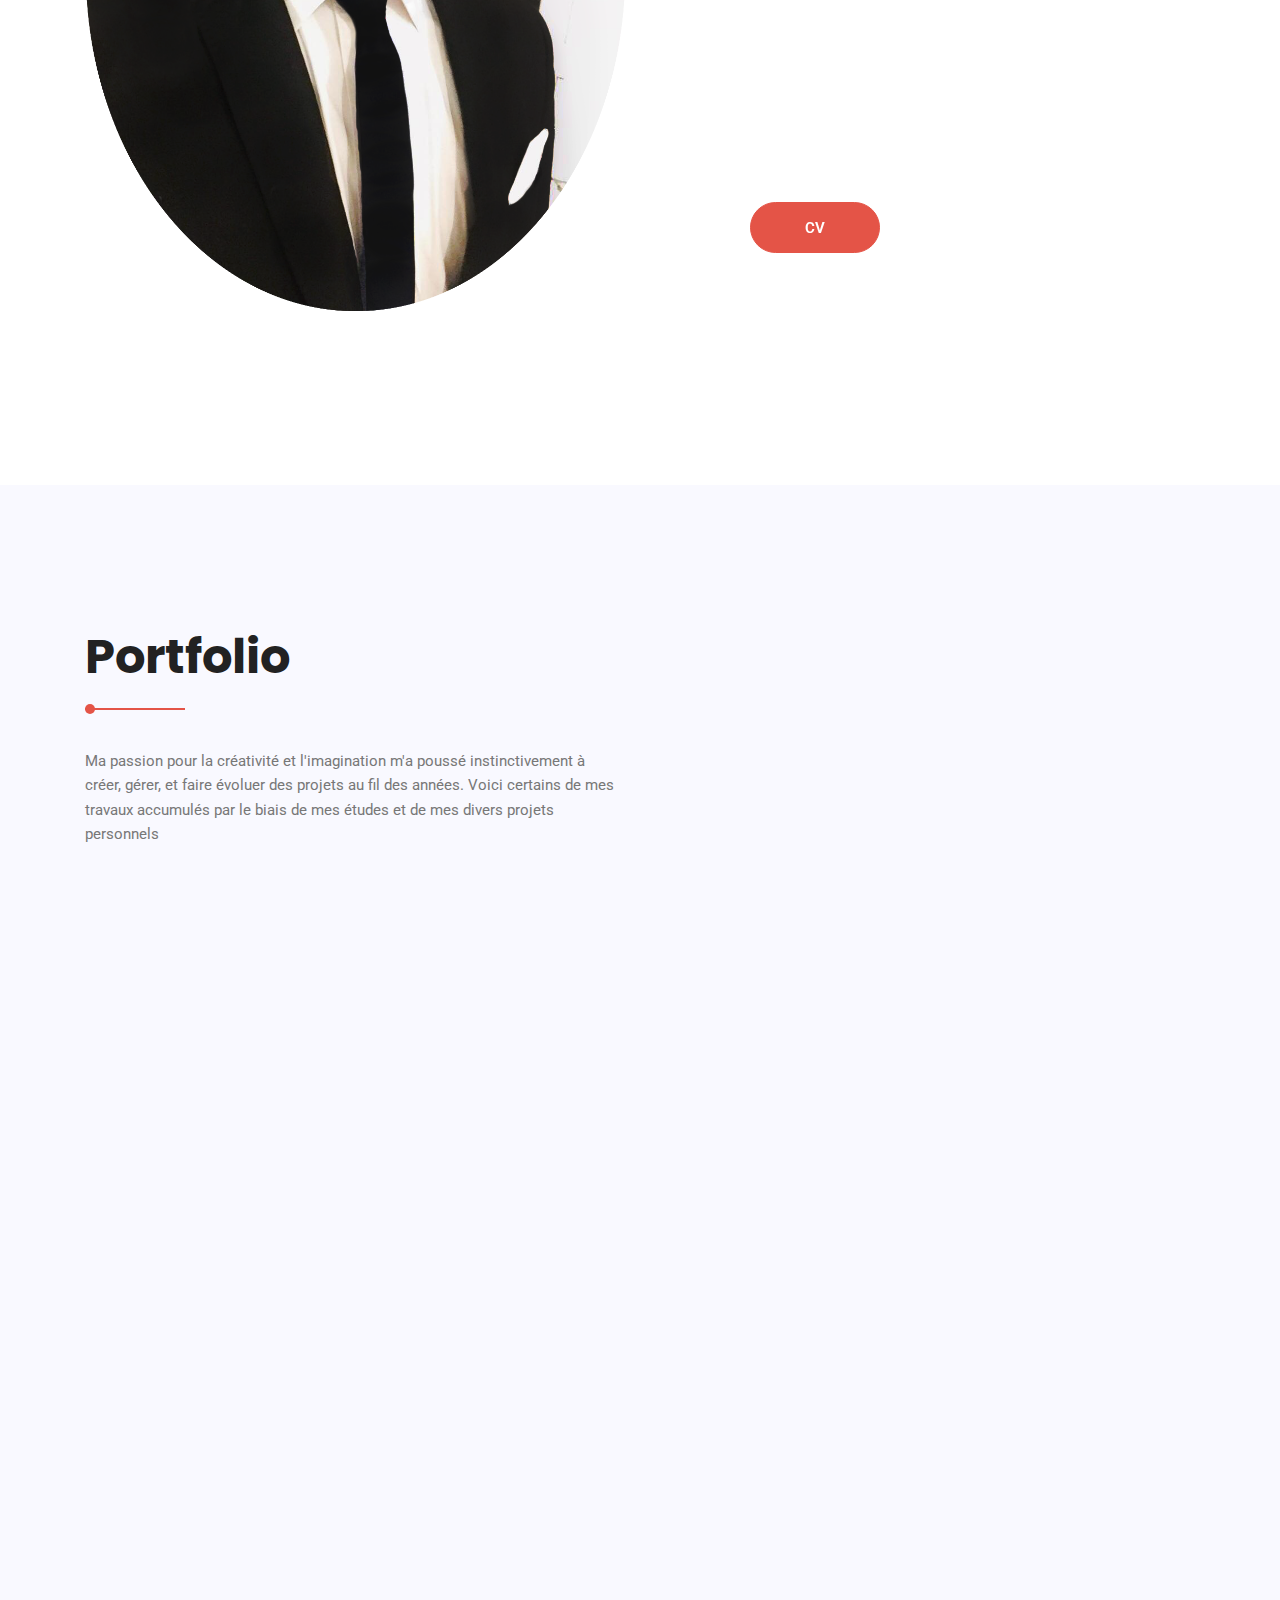
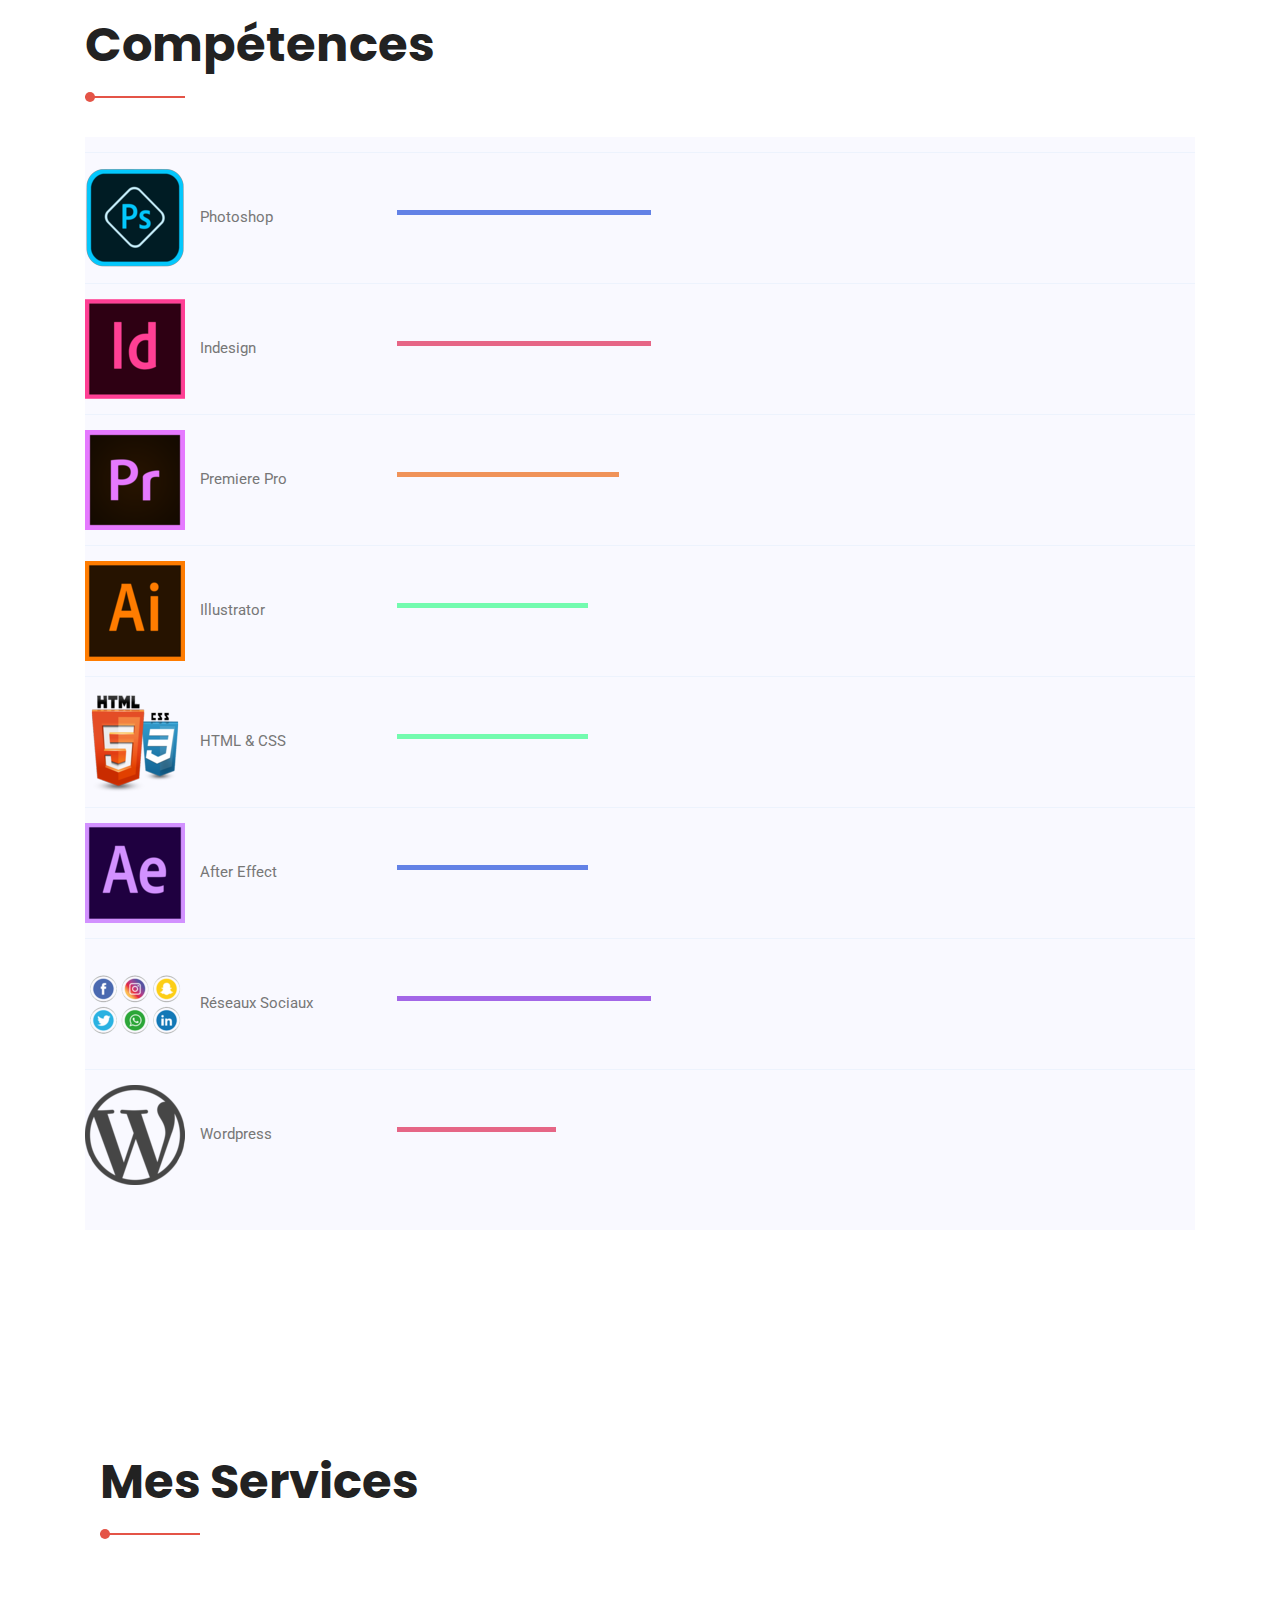
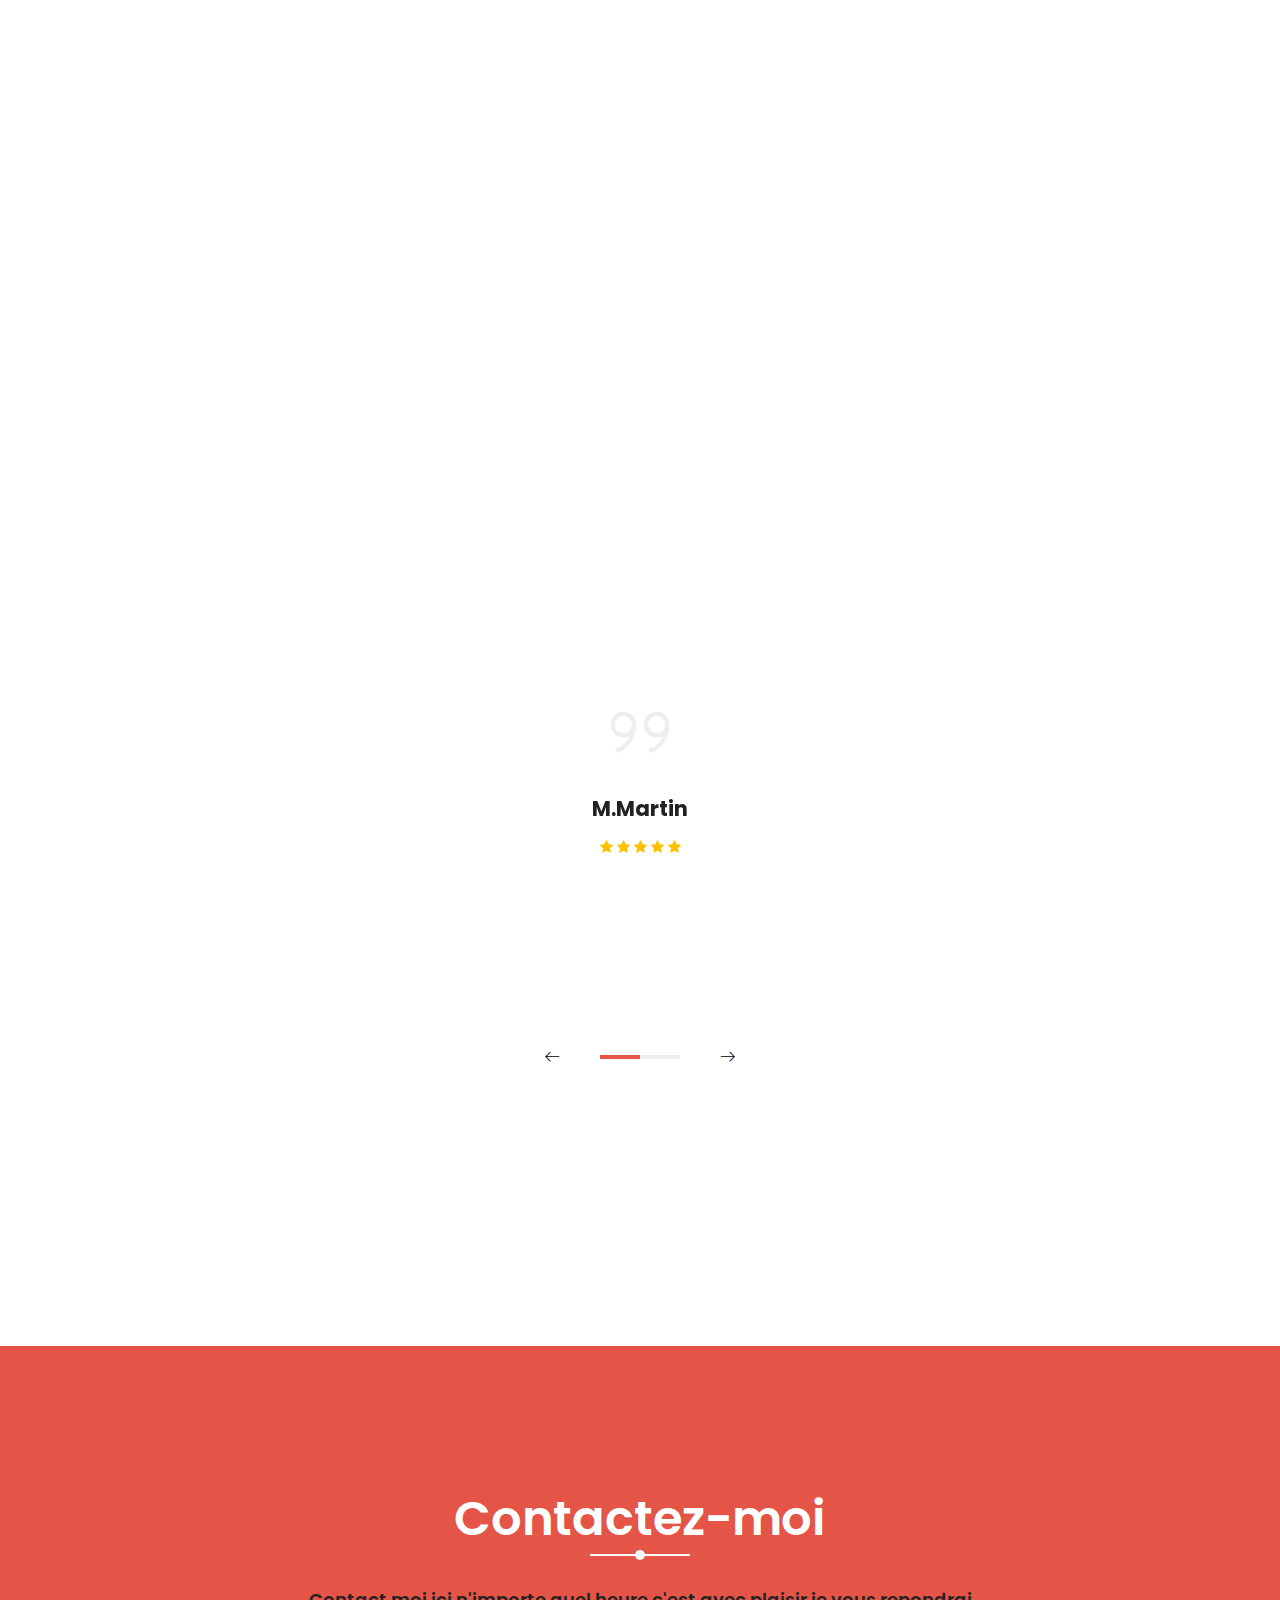
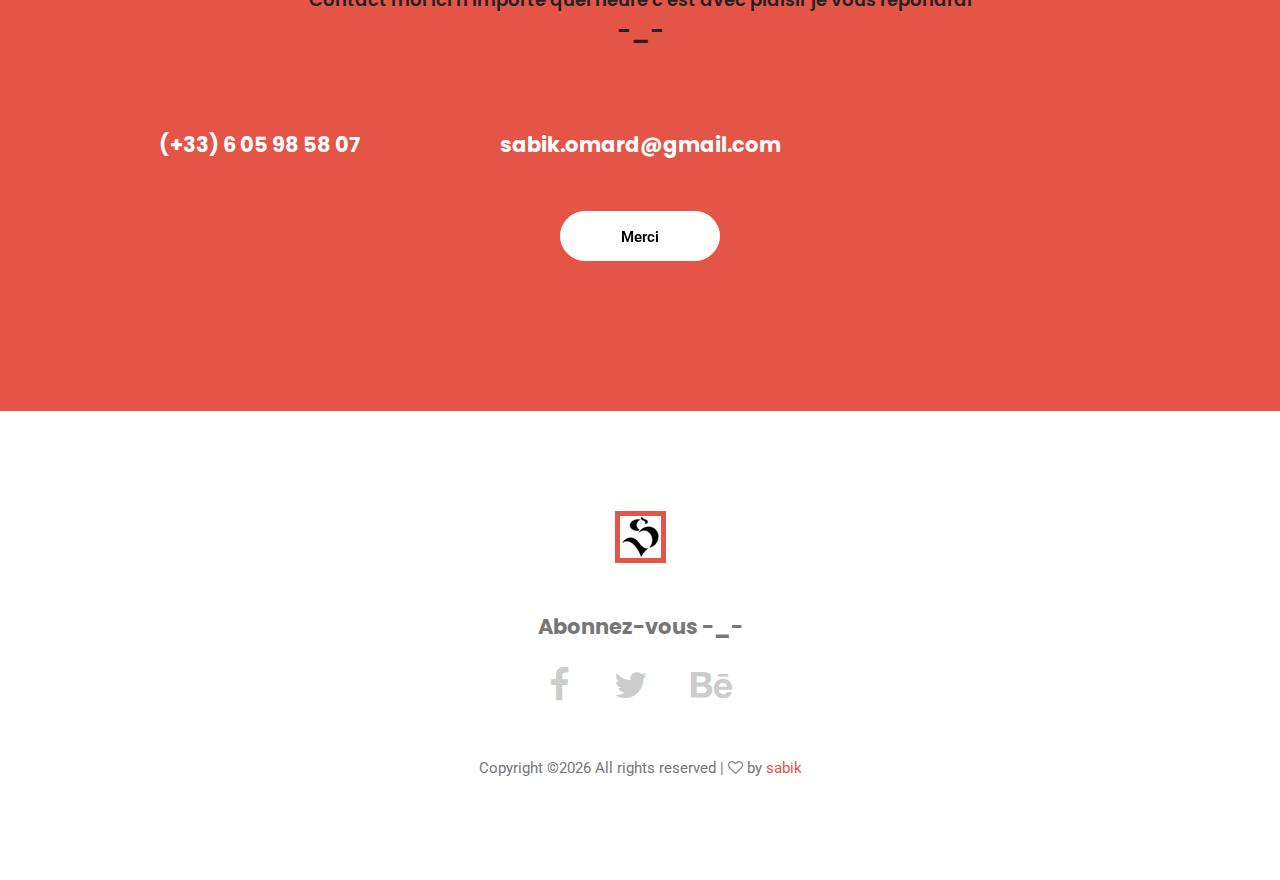
==== commit 758ef7b6: "Add files via upload" ====
--- a/index.html
+++ b/index.html
@@ -1198,13 +1198,9 @@
 				</div>
 				<div class="col-lg-4 col-md-4">
 					<div class="contact-box">
-						<h4>sabik6king@gmail.com</h4>
-					</div>
-				</div>
-				<div class="col-lg-4 col-md-4">
-					<div class="contact-box">
-						<h4>sabik6king@hotmail.com</h4>
-					</div>
+						<h4>sabik.omard@gmail.com</h4>
+					</div>
+				</div>
 				</div>
 			</div>
 
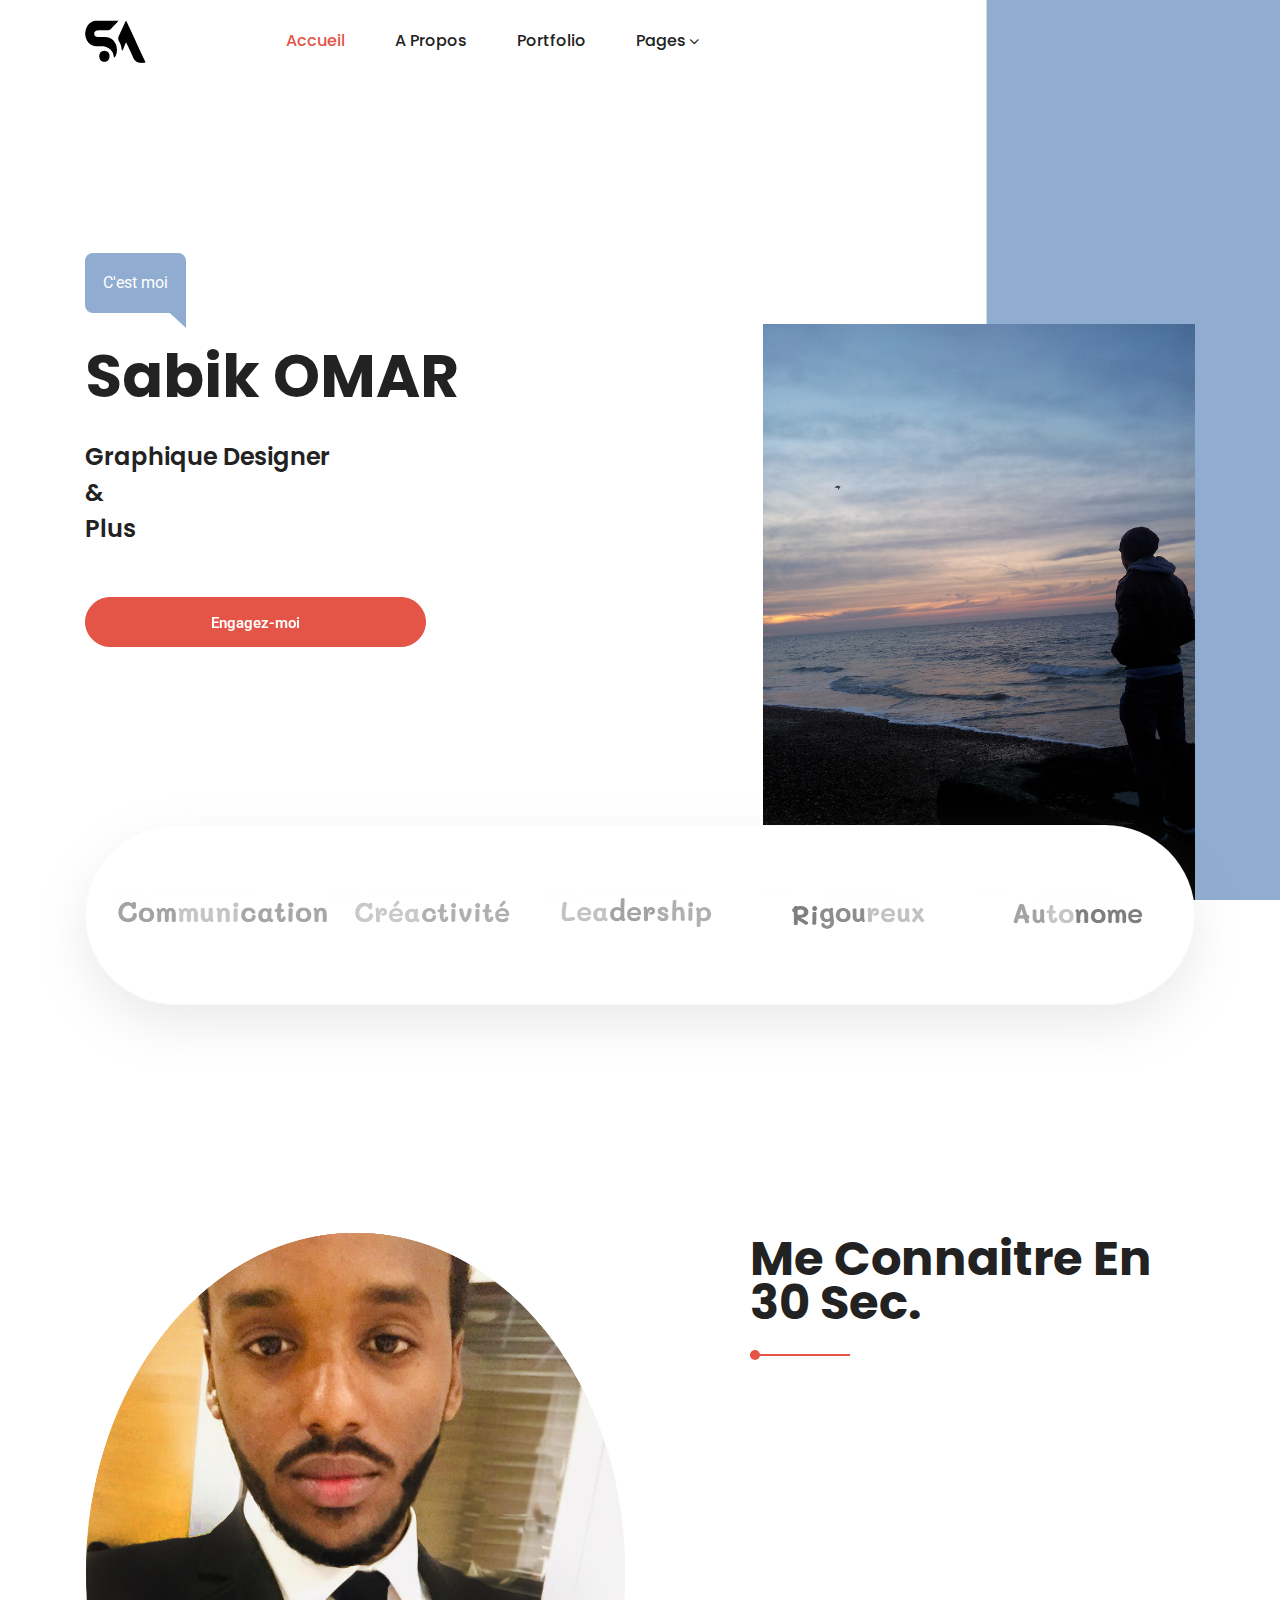
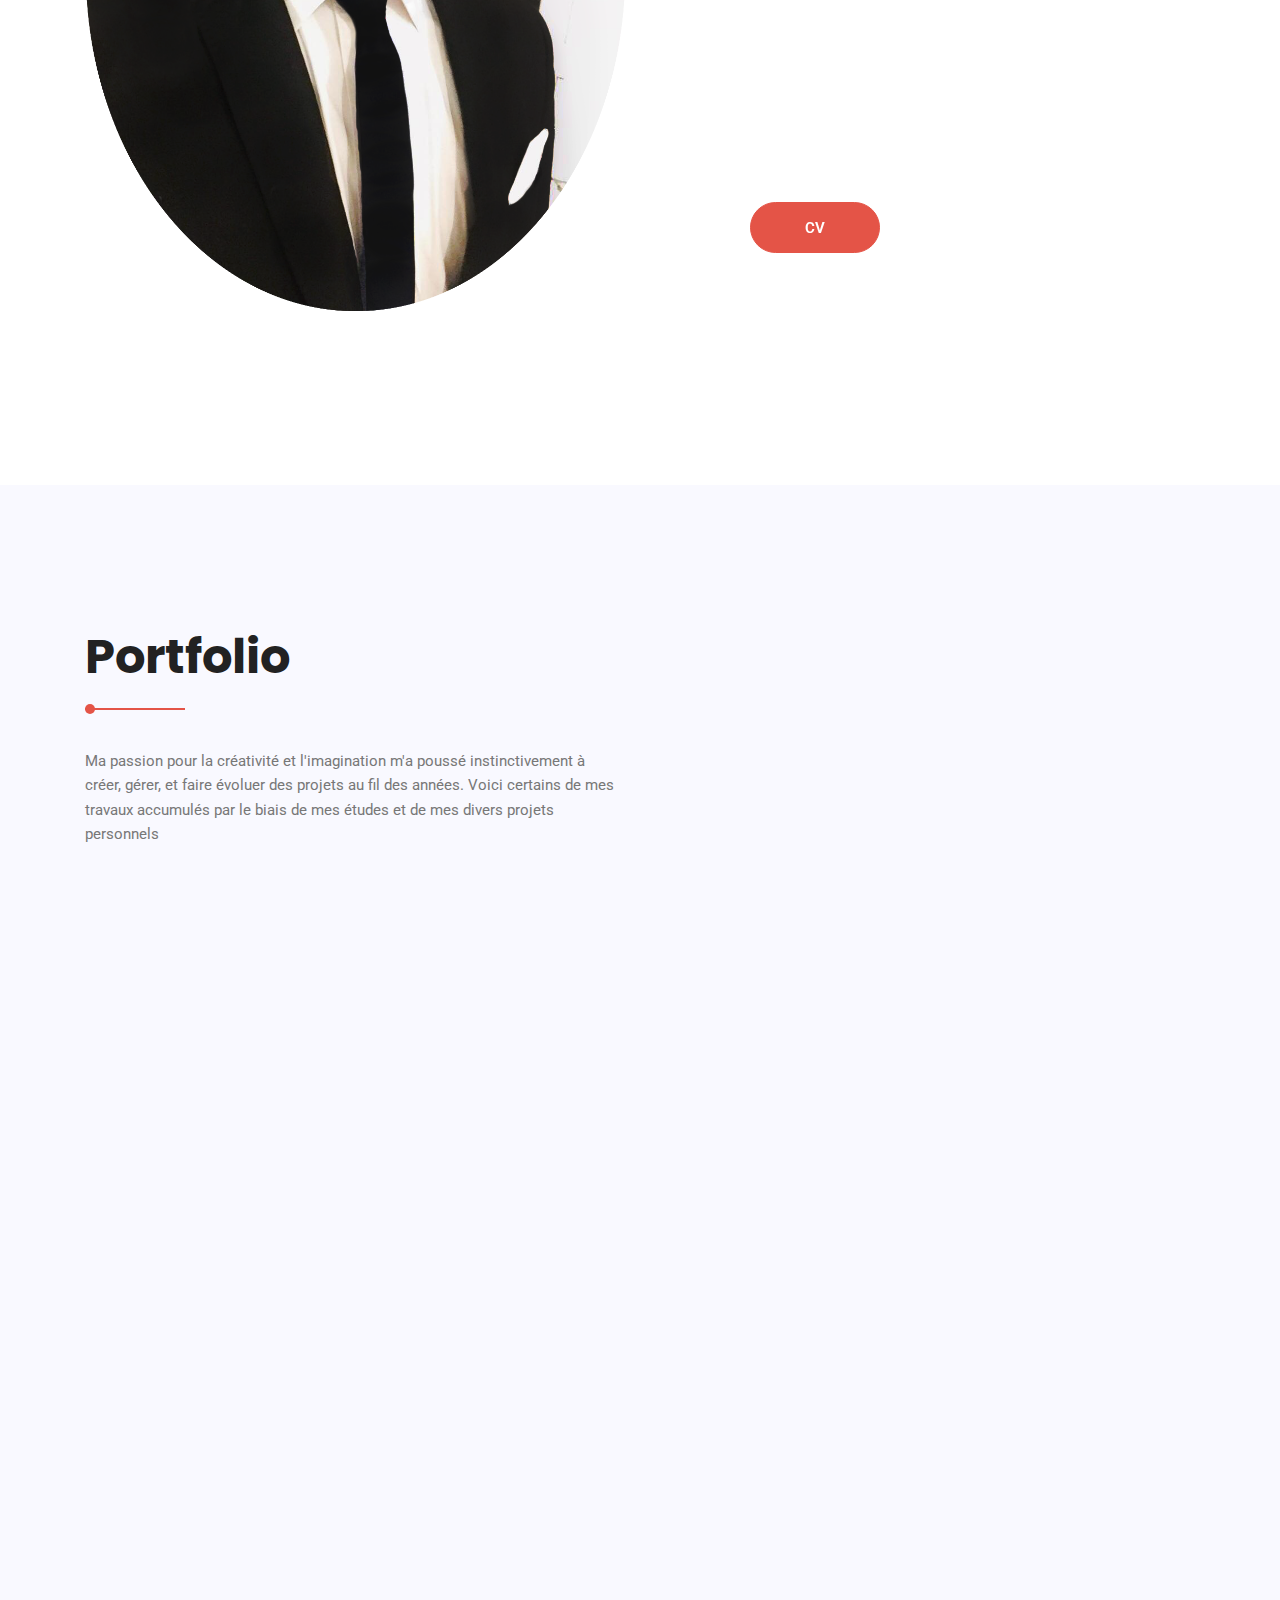
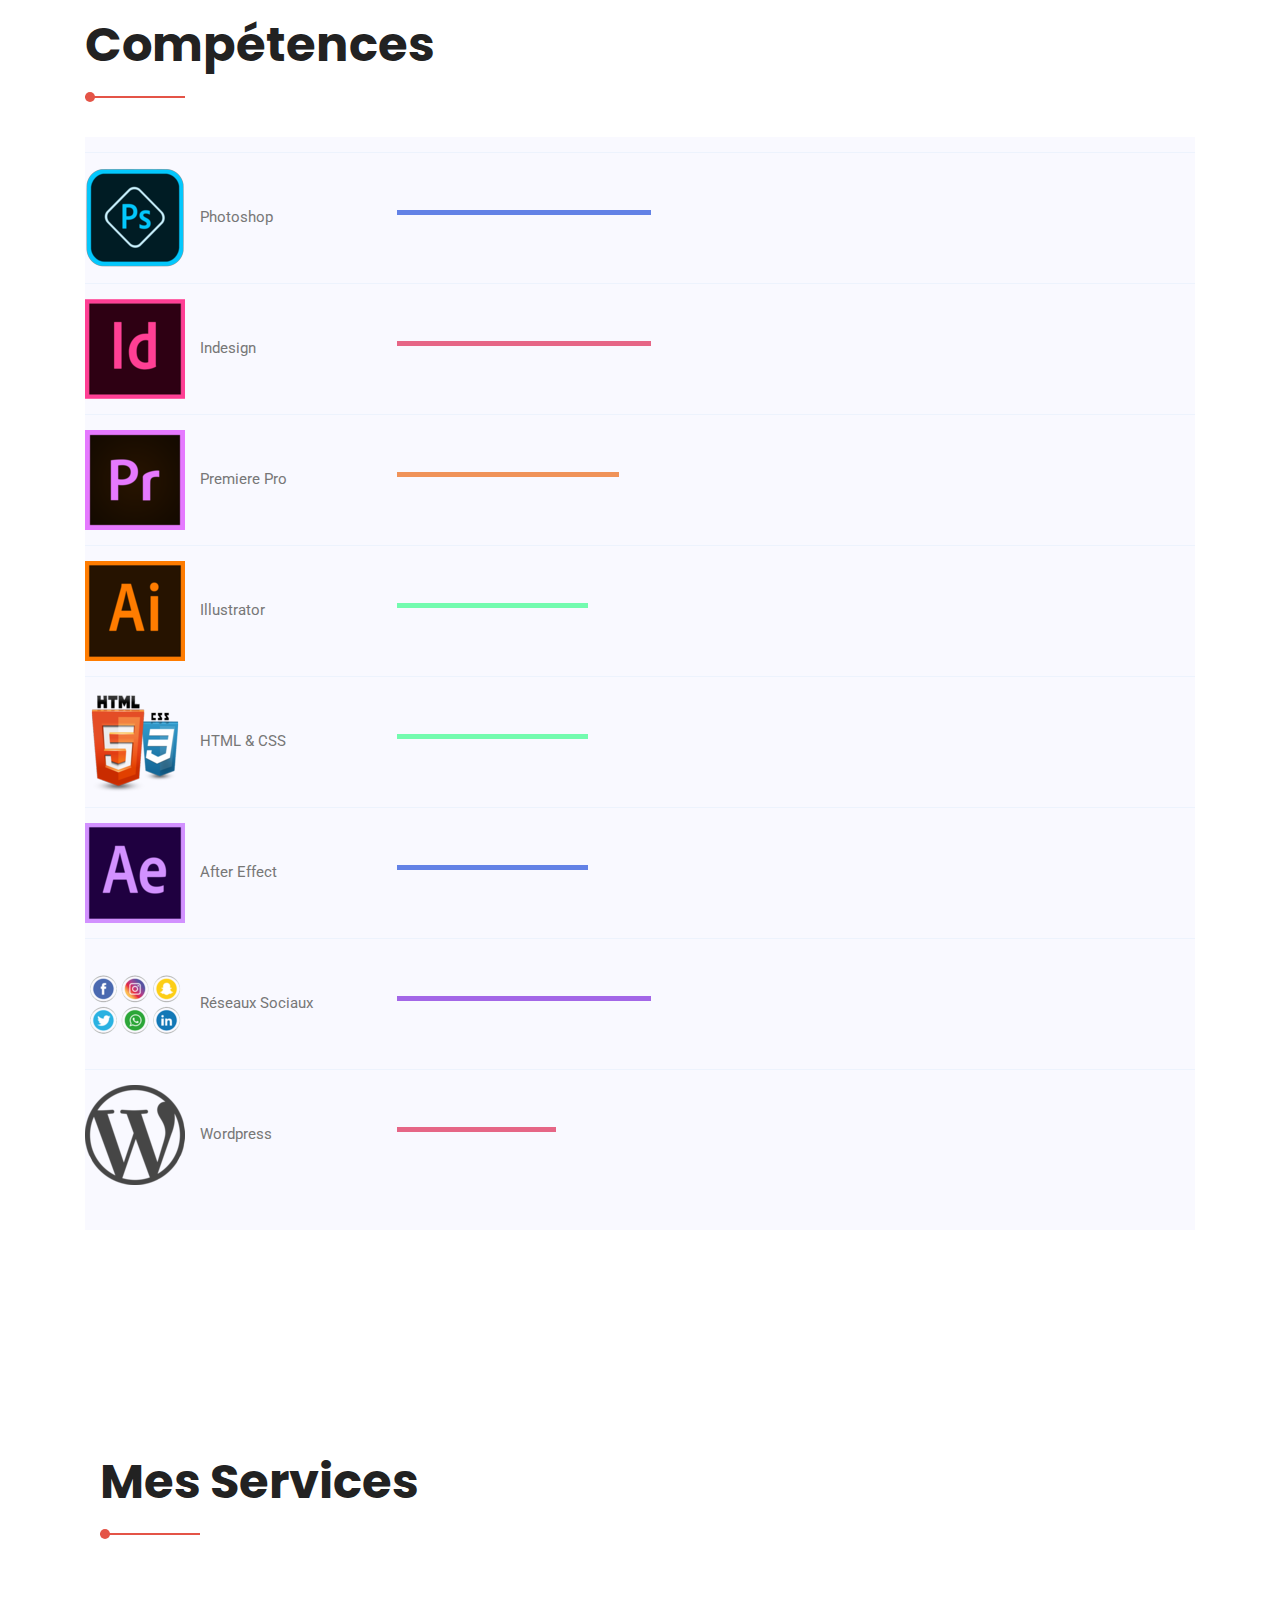
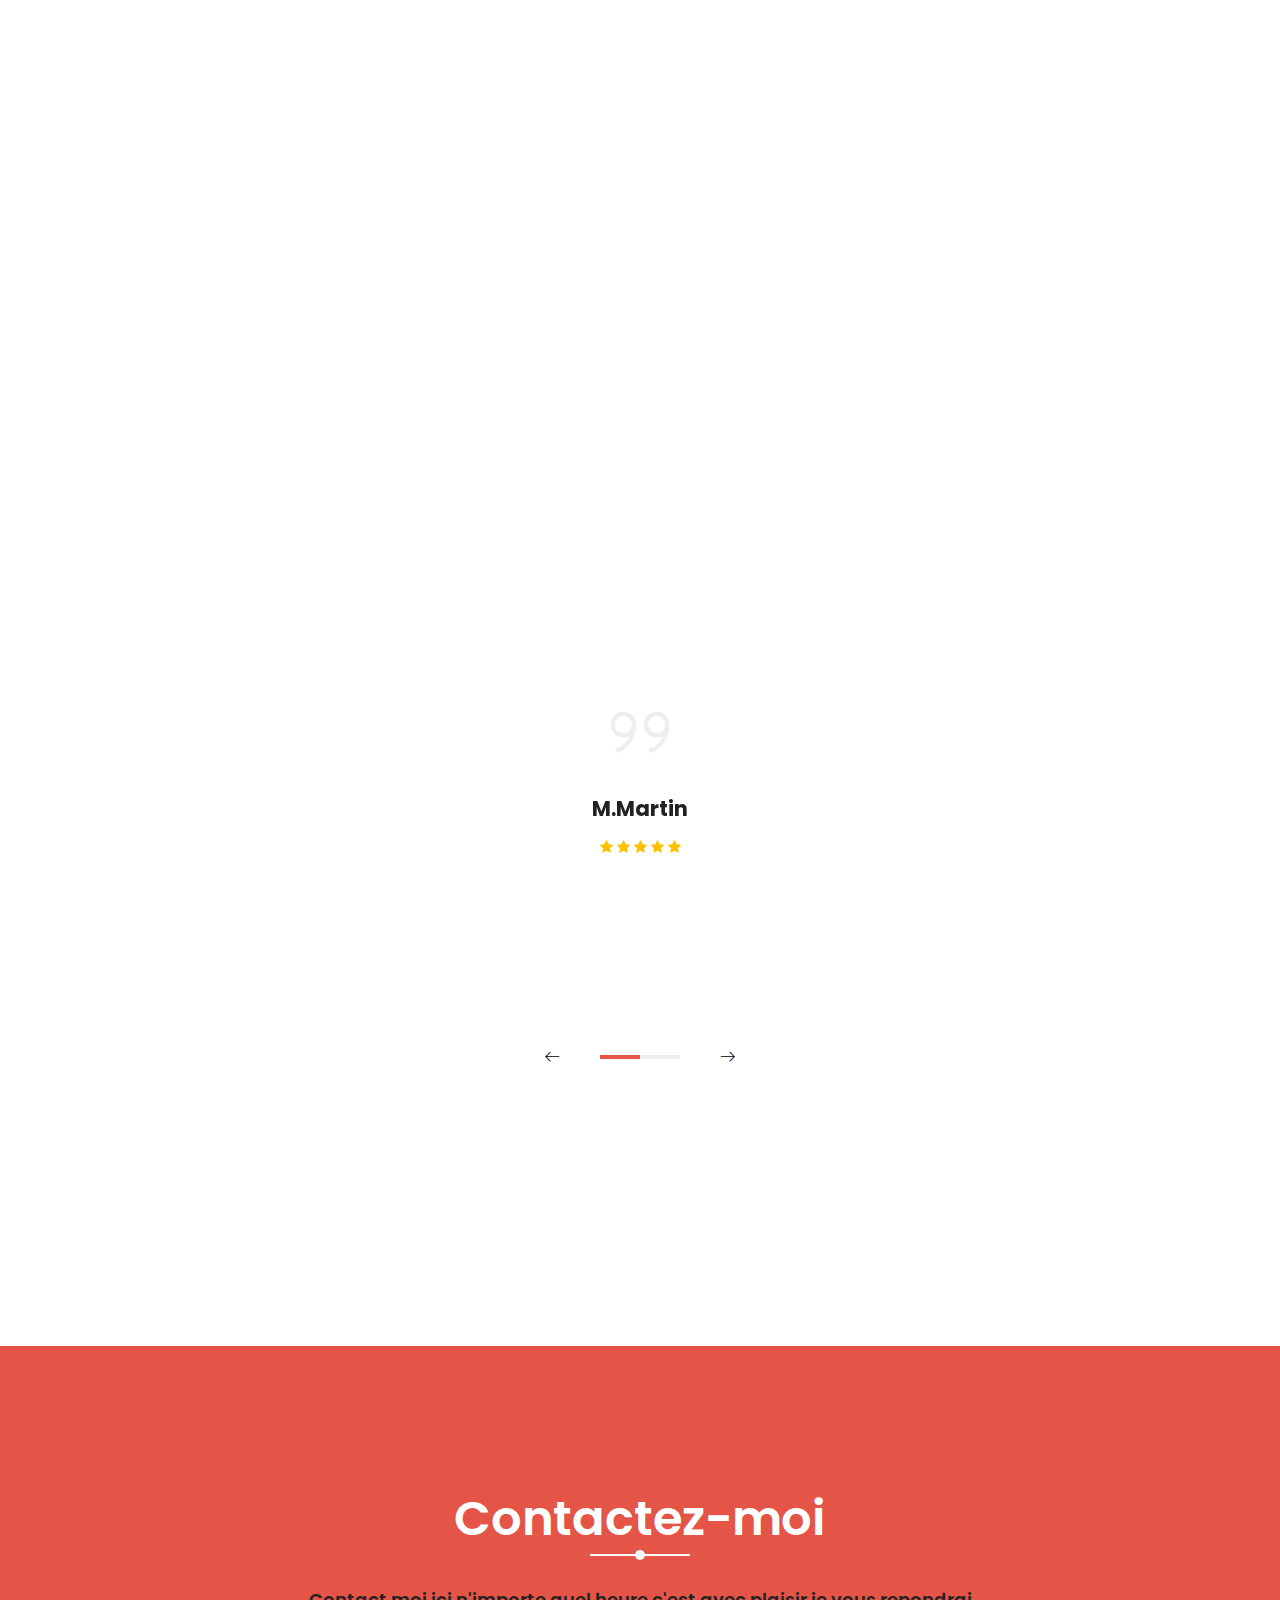
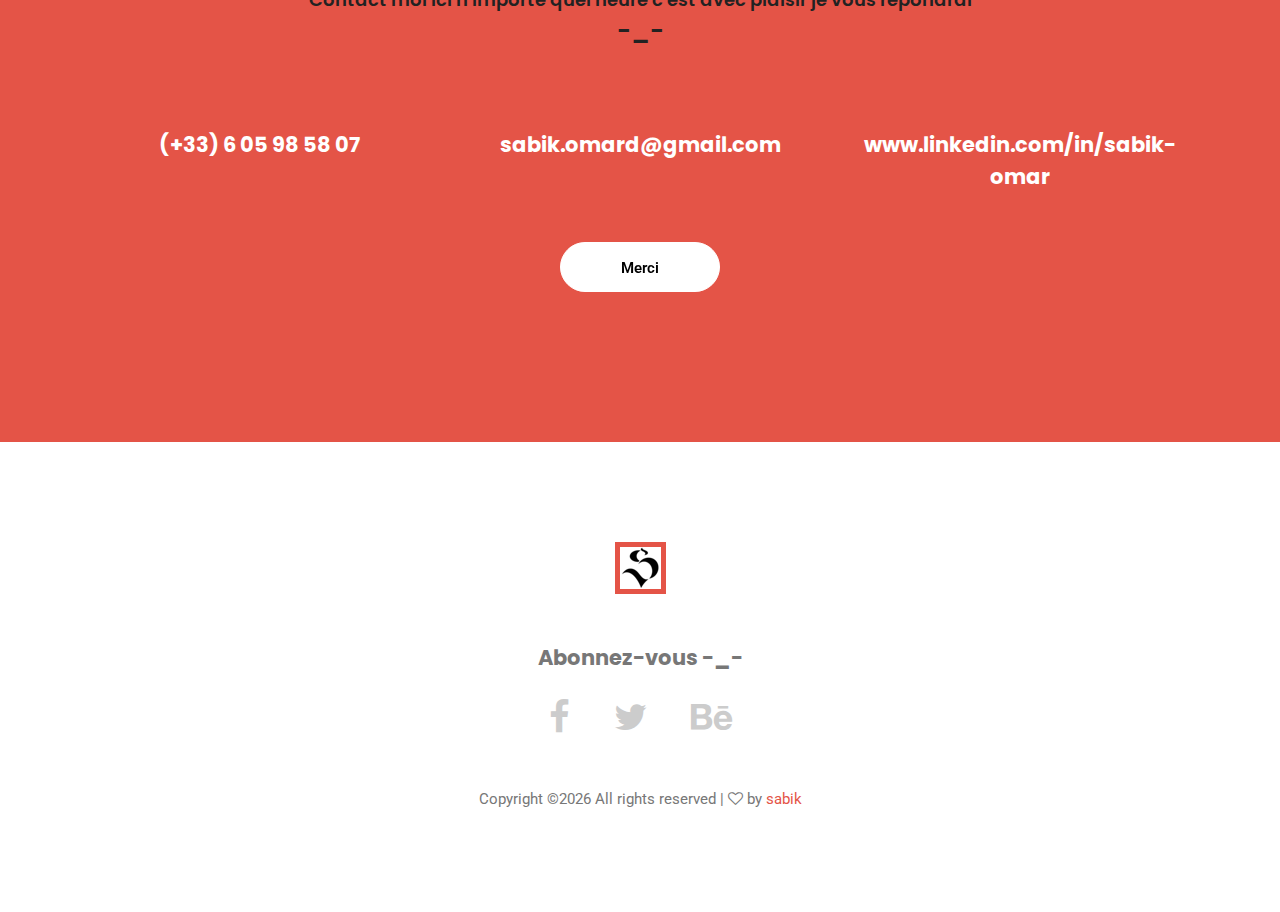
==== commit 6f6720e8: "Add files via upload" ====
--- a/index.html
+++ b/index.html
@@ -1201,6 +1201,10 @@
 						<h4>sabik.omard@gmail.com</h4>
 					</div>
 				</div>
+				<div class="col-lg-4 col-md-4">
+					<div class="contact-box">
+						<h4>www.linkedin.com/in/sabik-omar</h4>
+					</div>
 				</div>
 			</div>
 
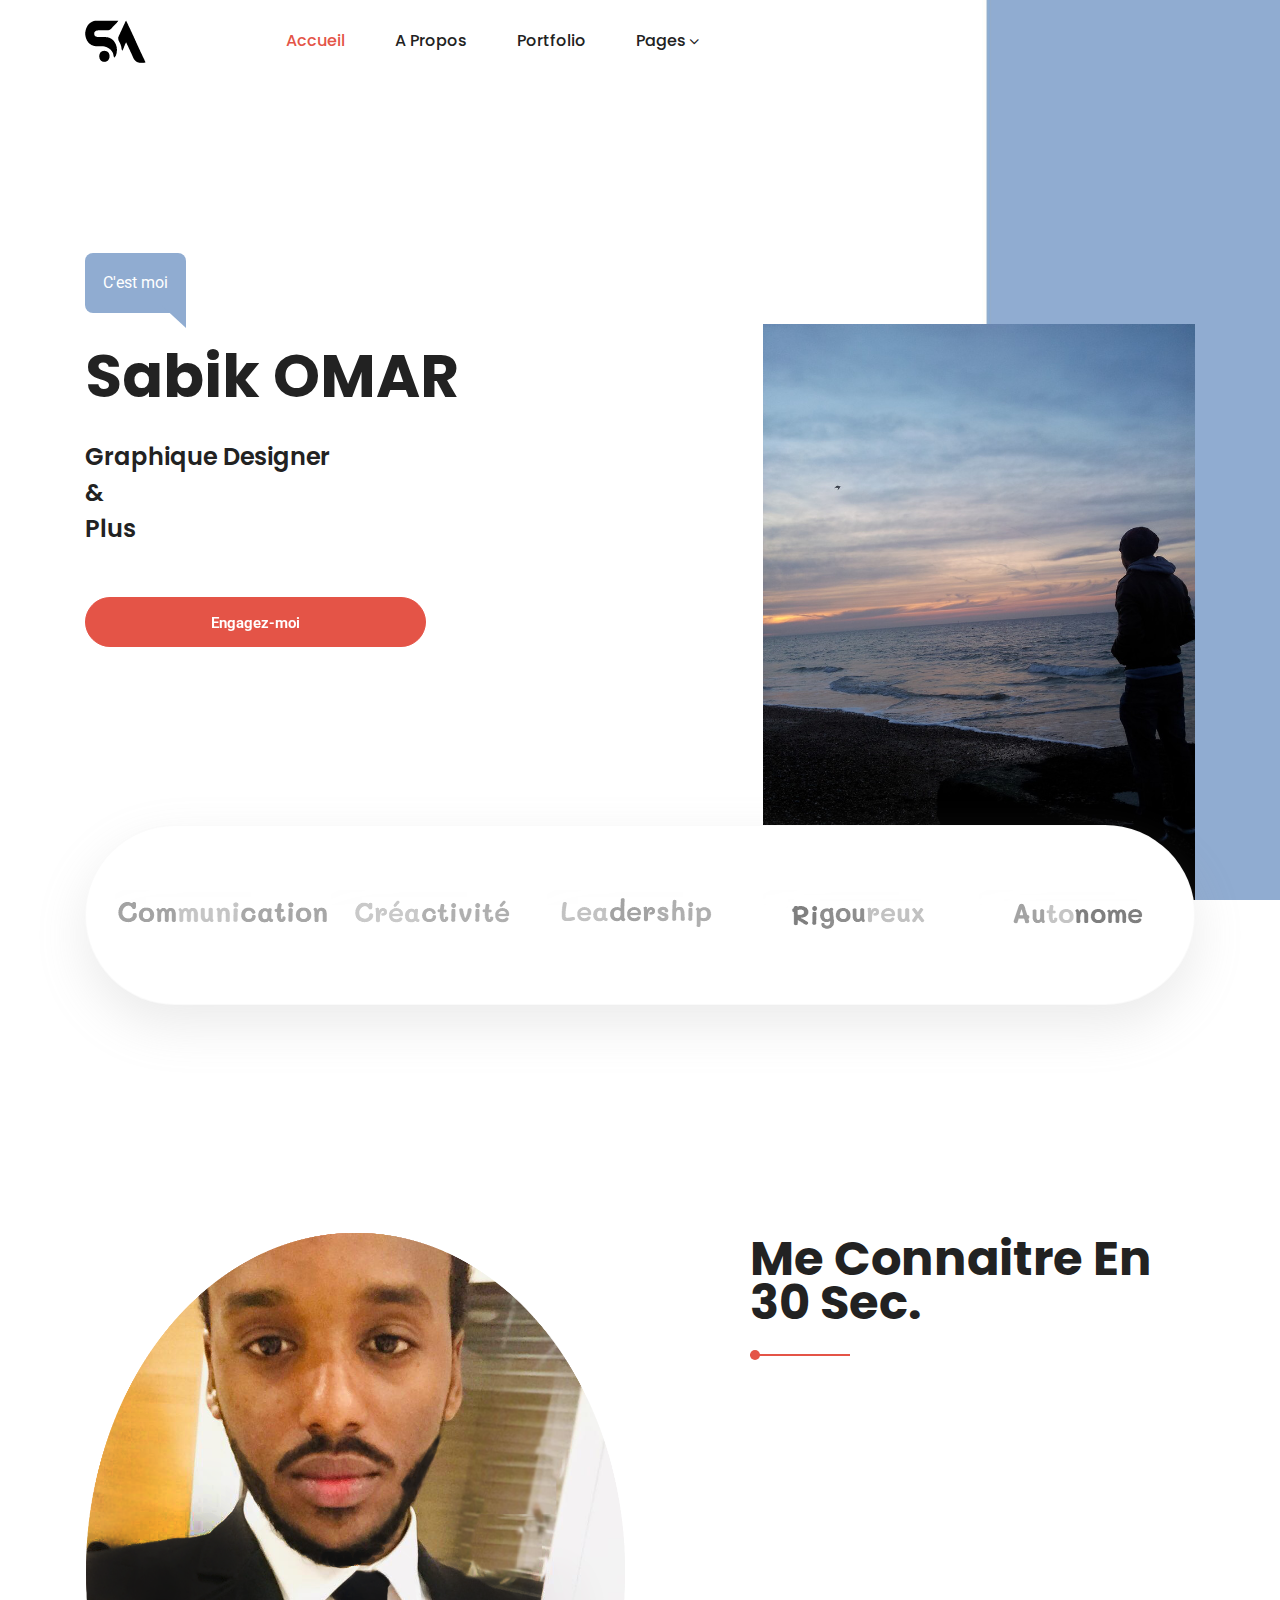
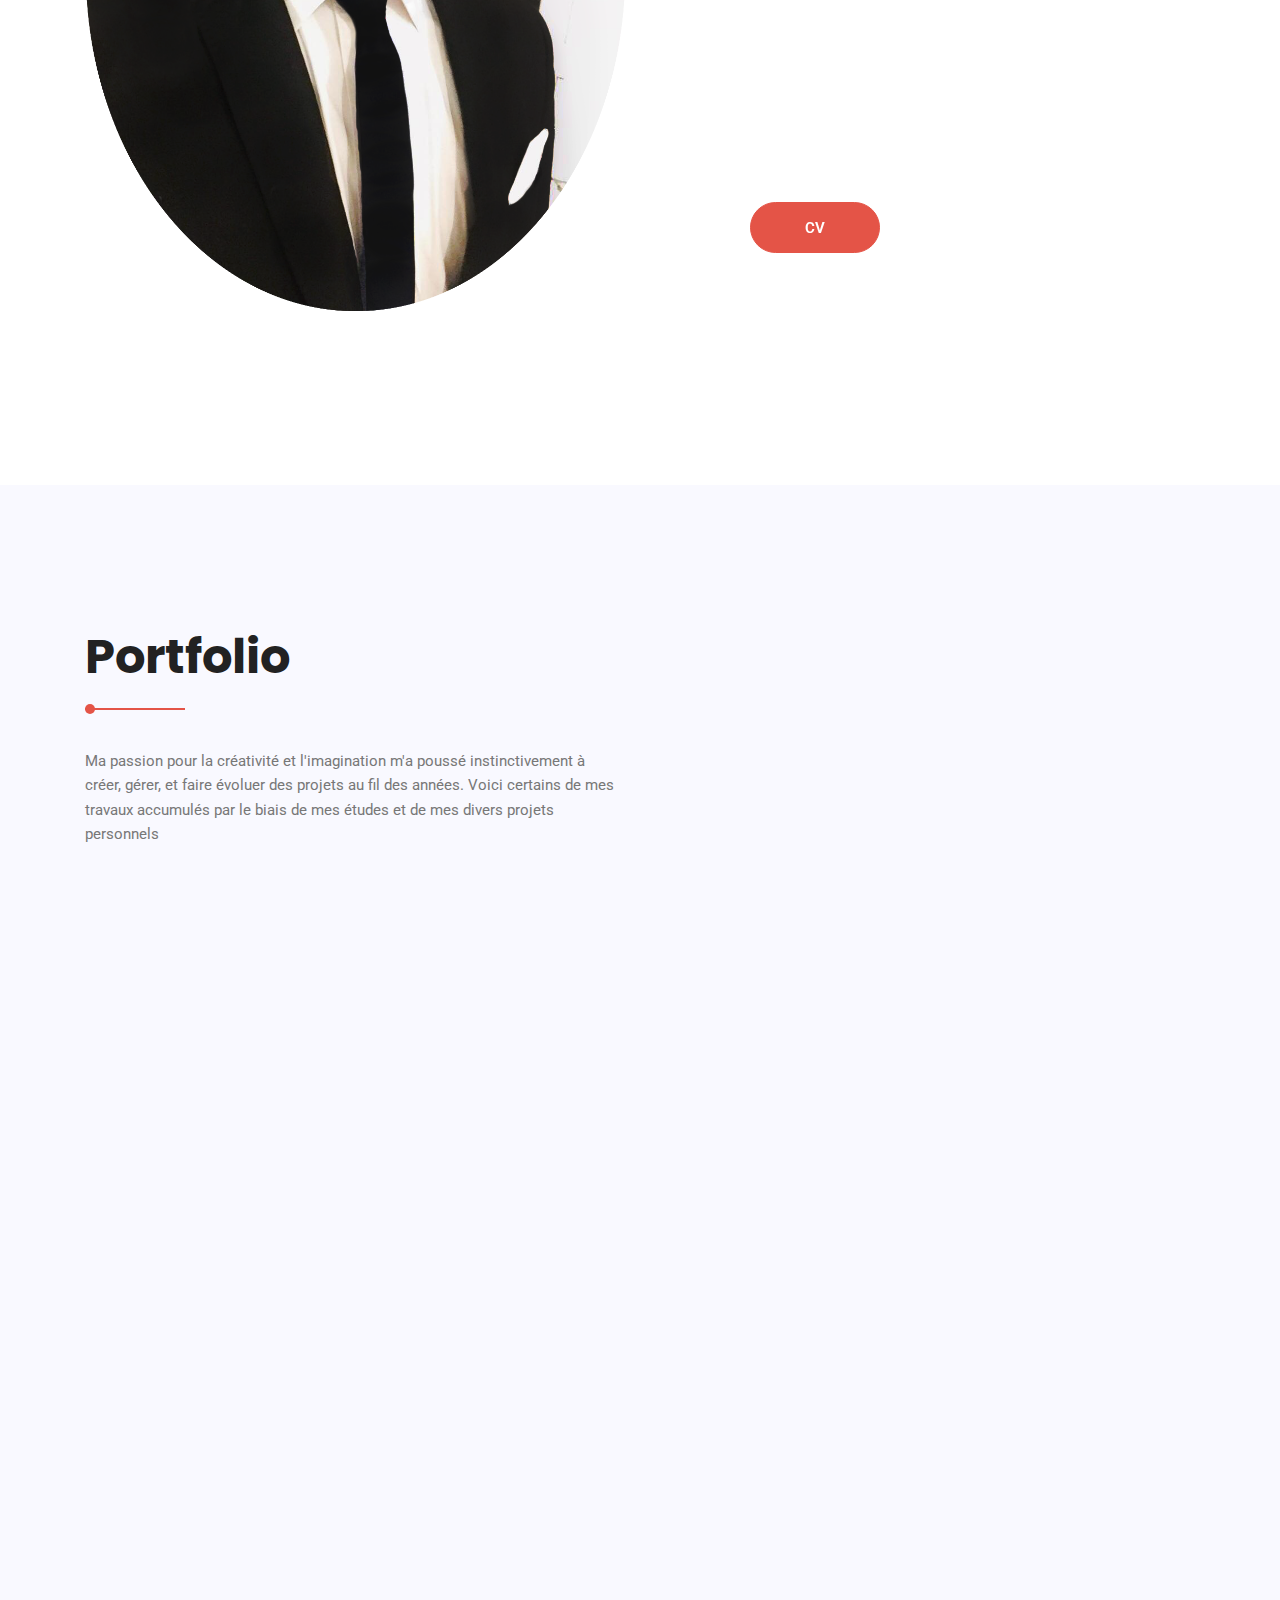
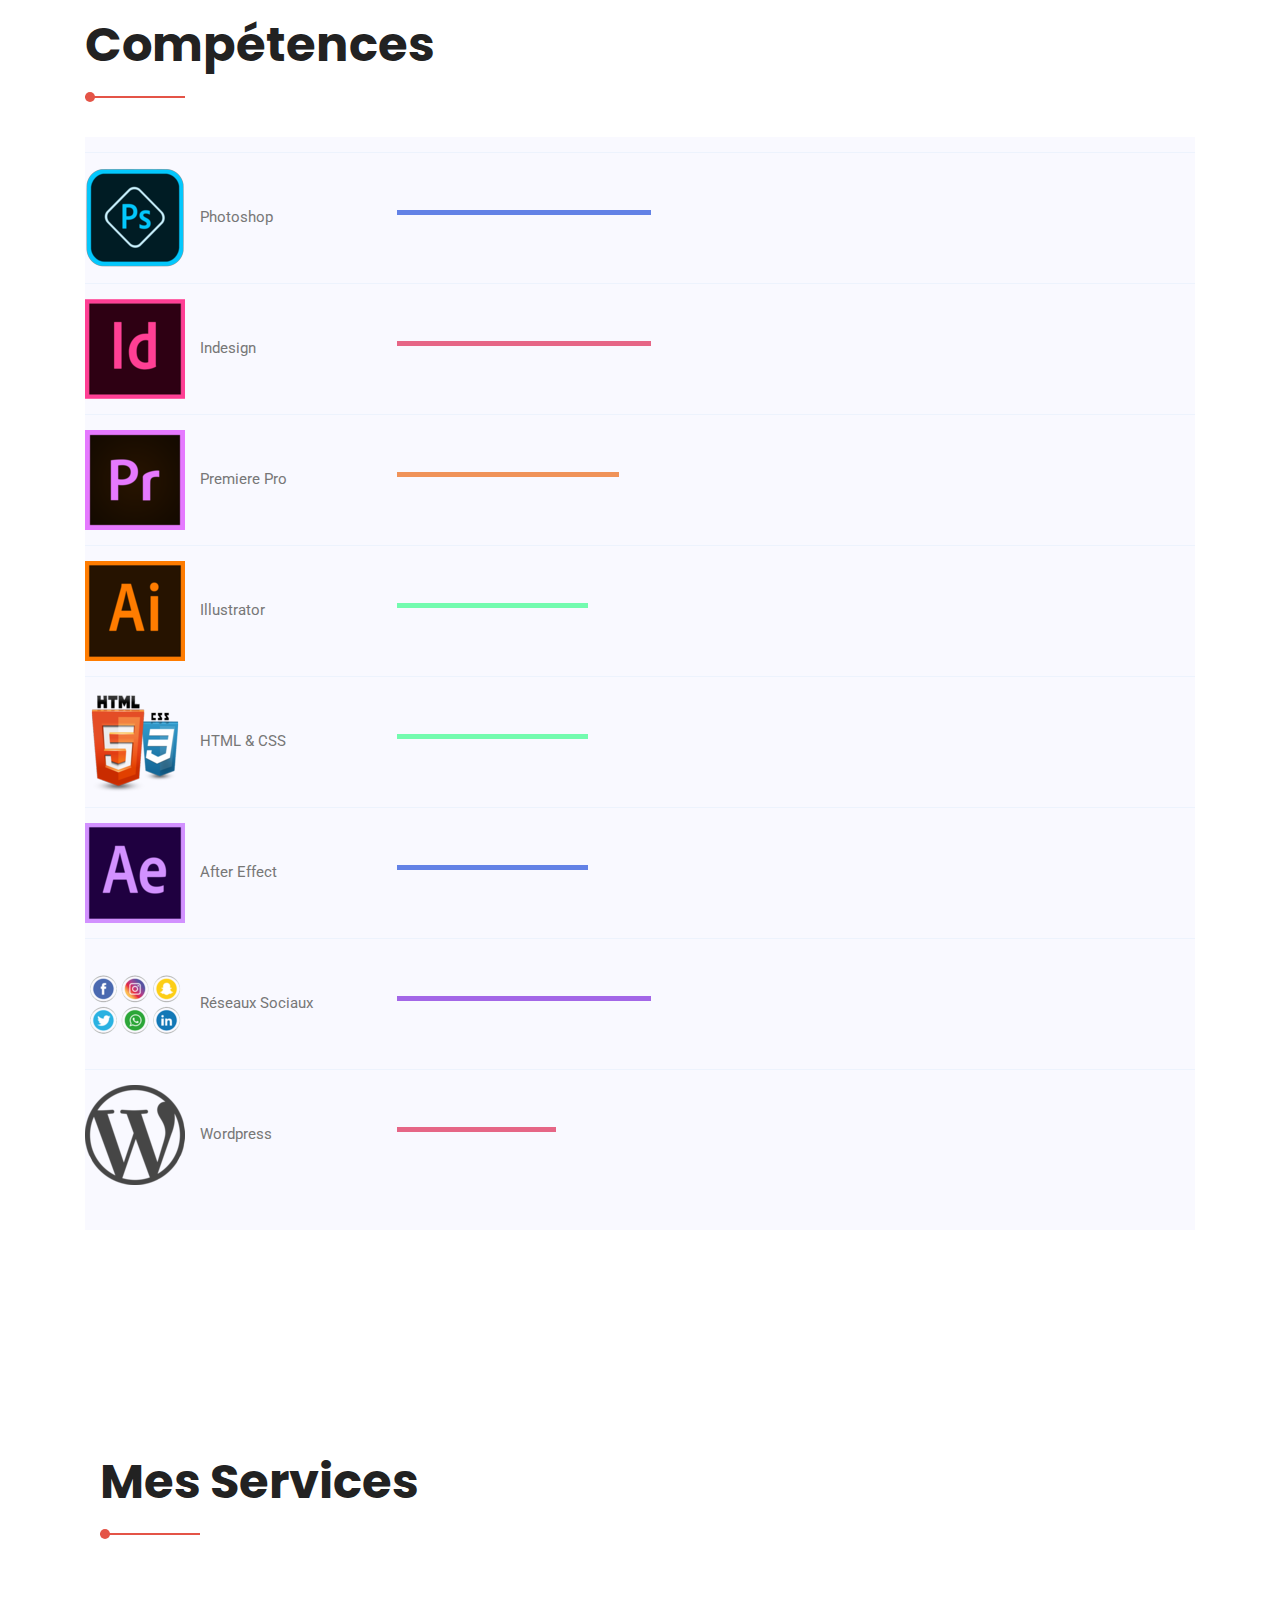
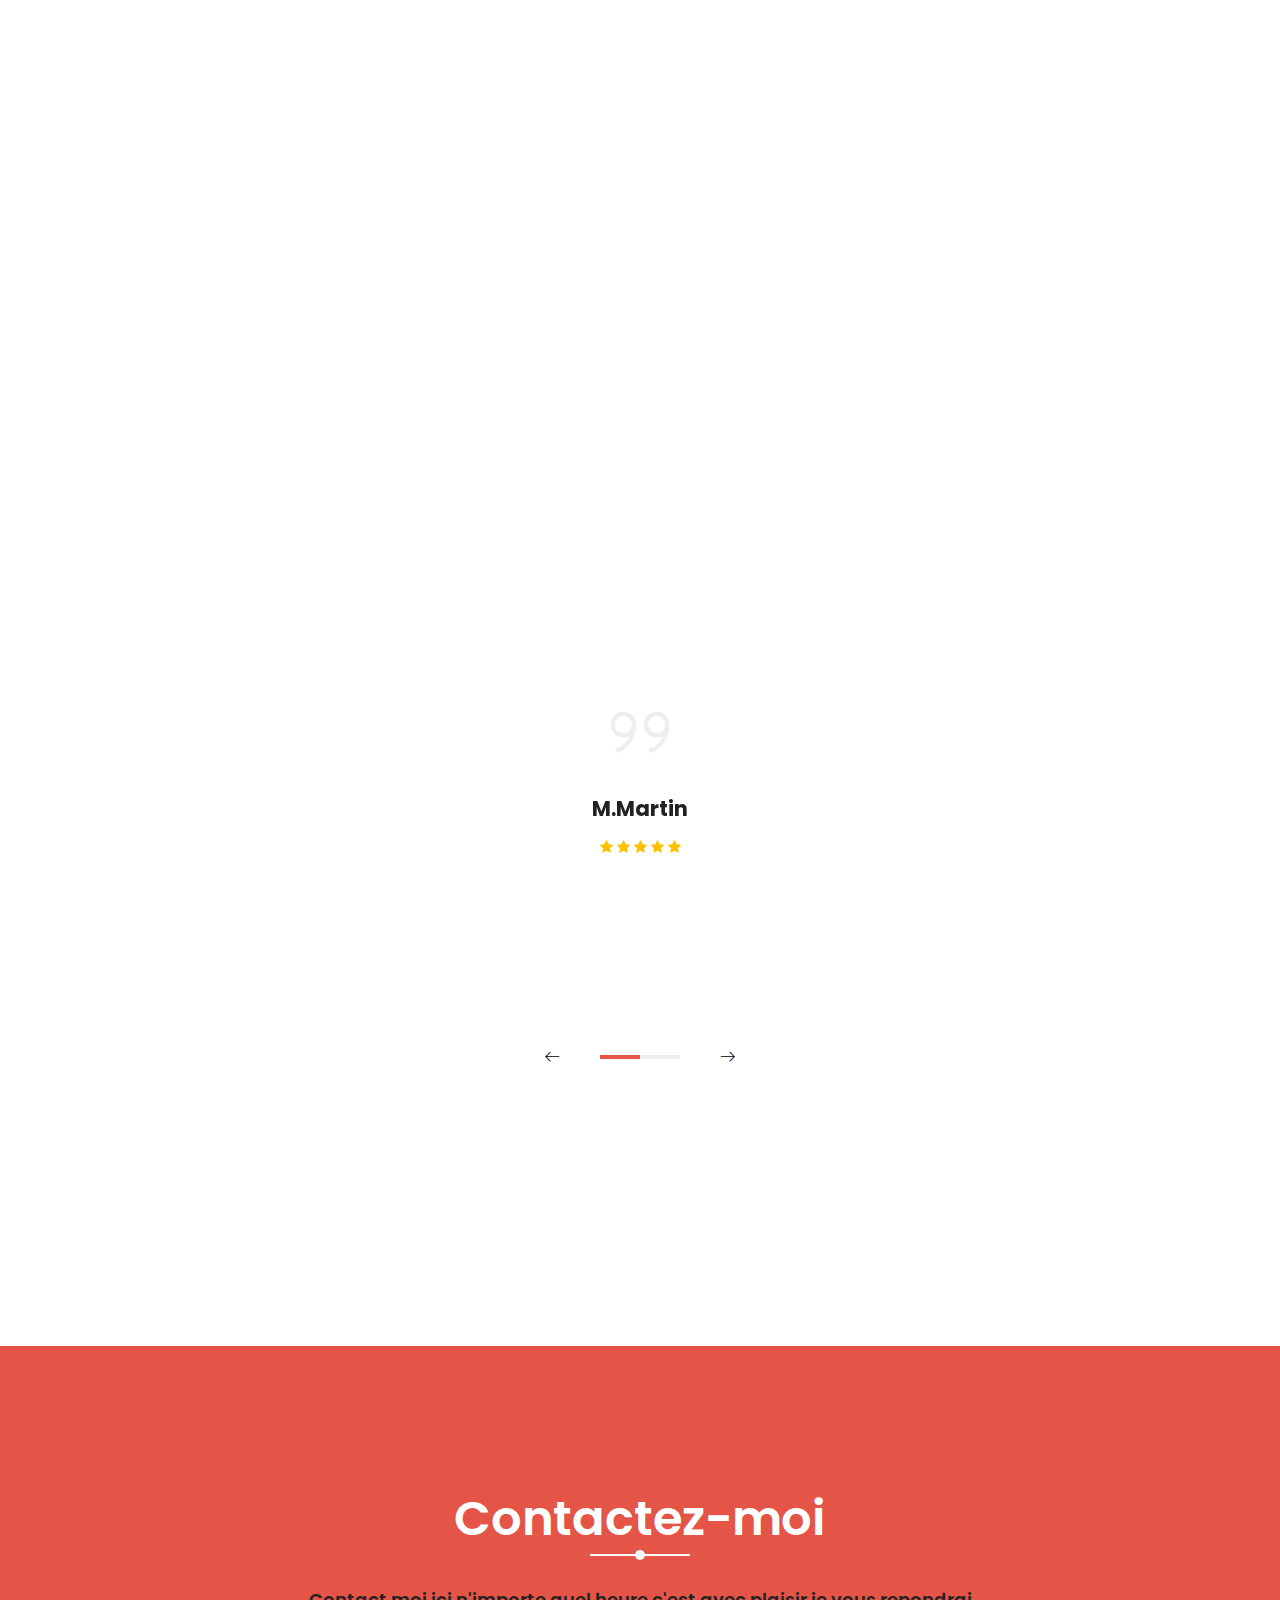
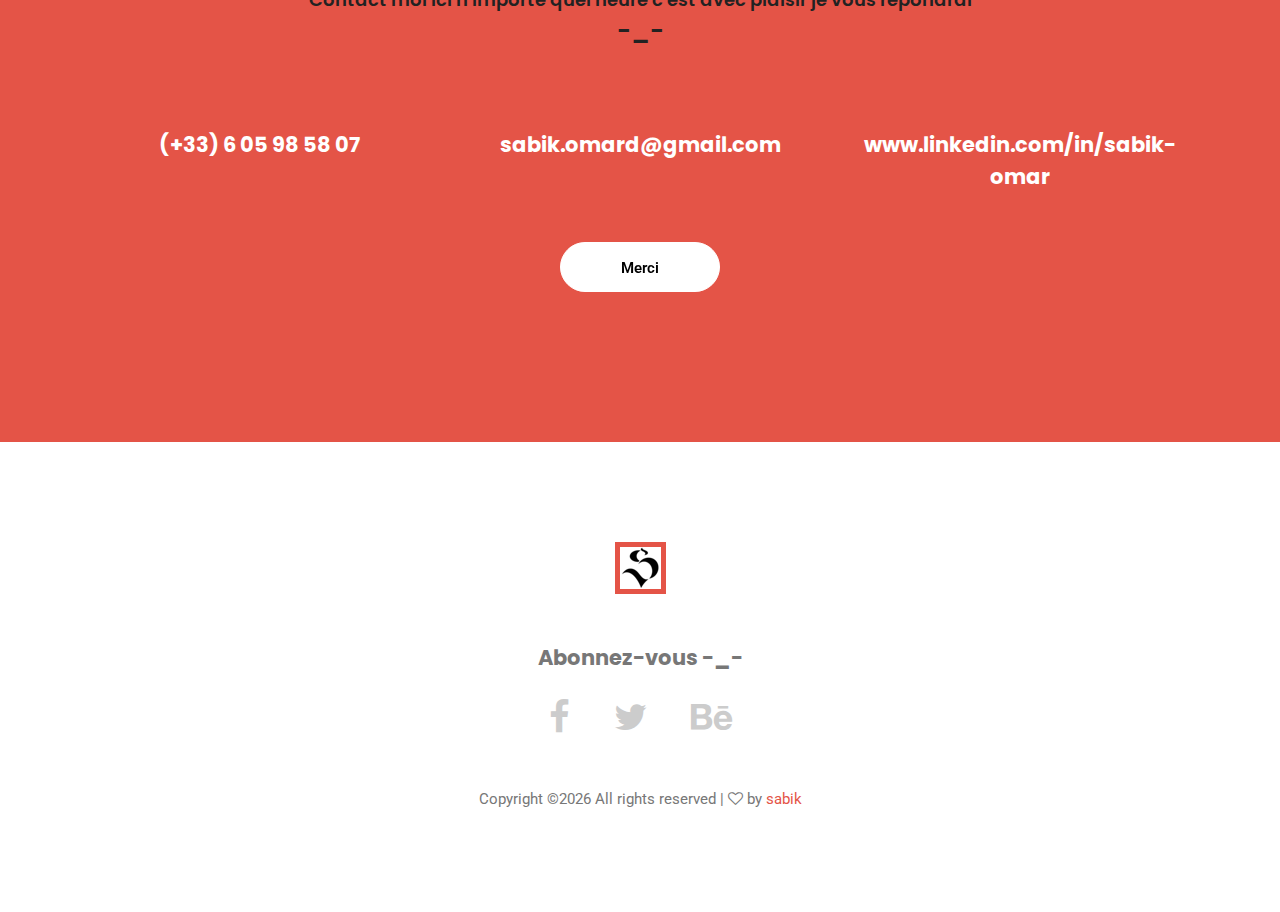
==== commit 14aae769: "Add files via upload" ====
--- a/index.html
+++ b/index.html
@@ -171,7 +171,7 @@
 
 							</div>
 							
-							<a href="img/cv  (1).pdf" class="primary-btn" data-text="CV">
+							<a href="img/cv_Sabik.pdf" class="primary-btn" data-text="CV">
 								<span>C</span>
 								<span>V</span>
 								
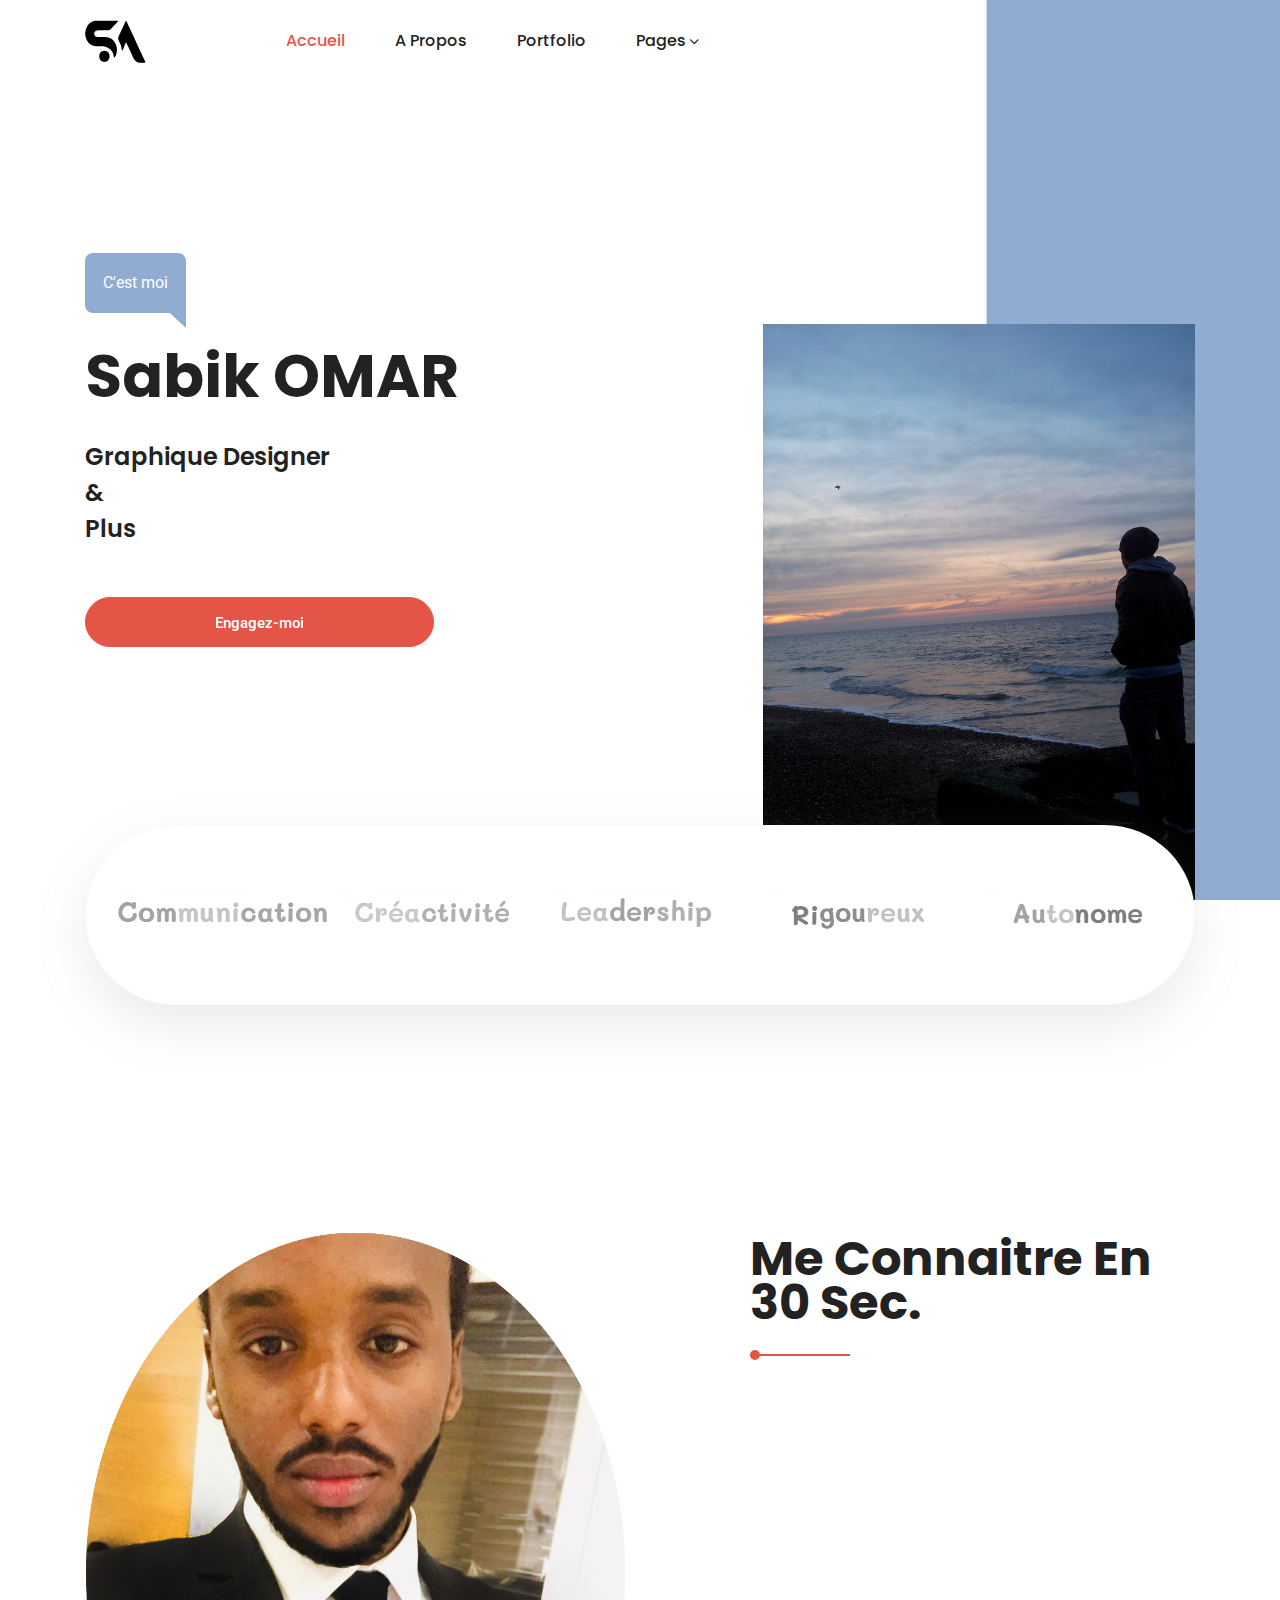
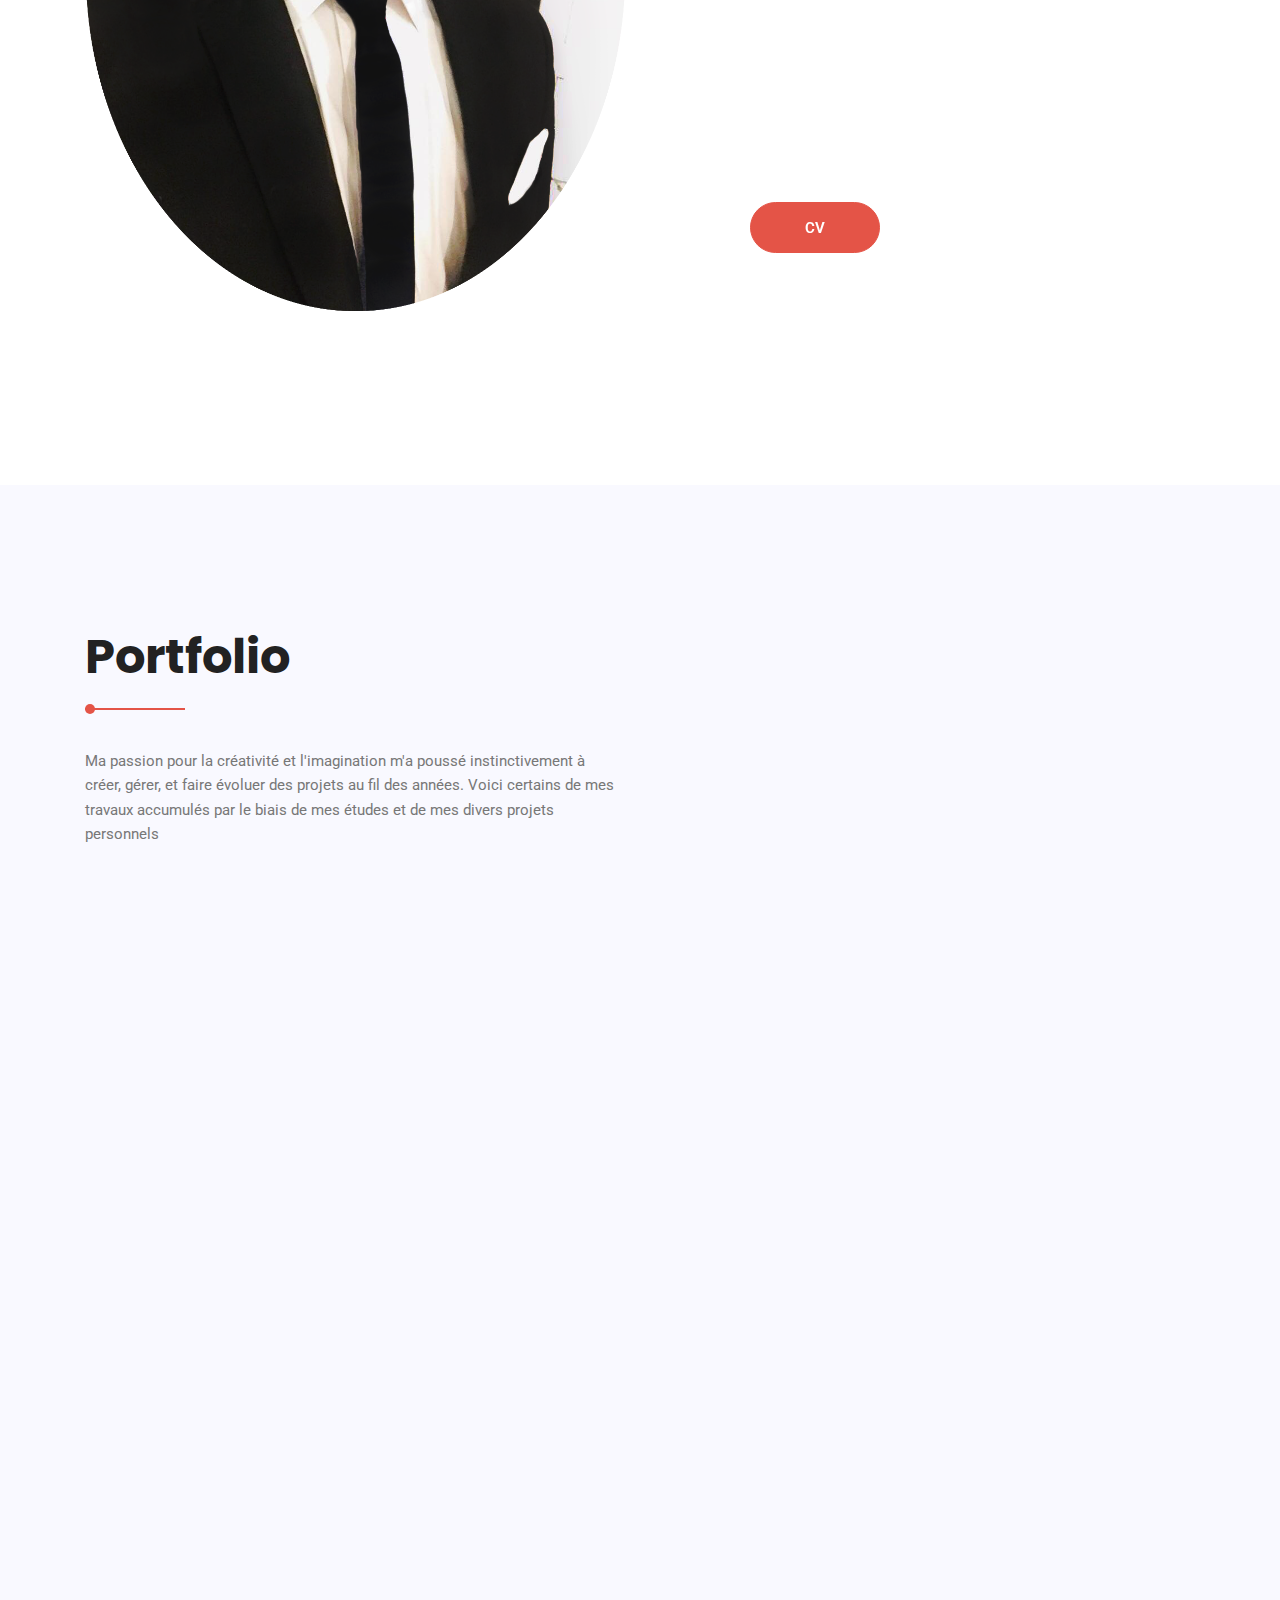
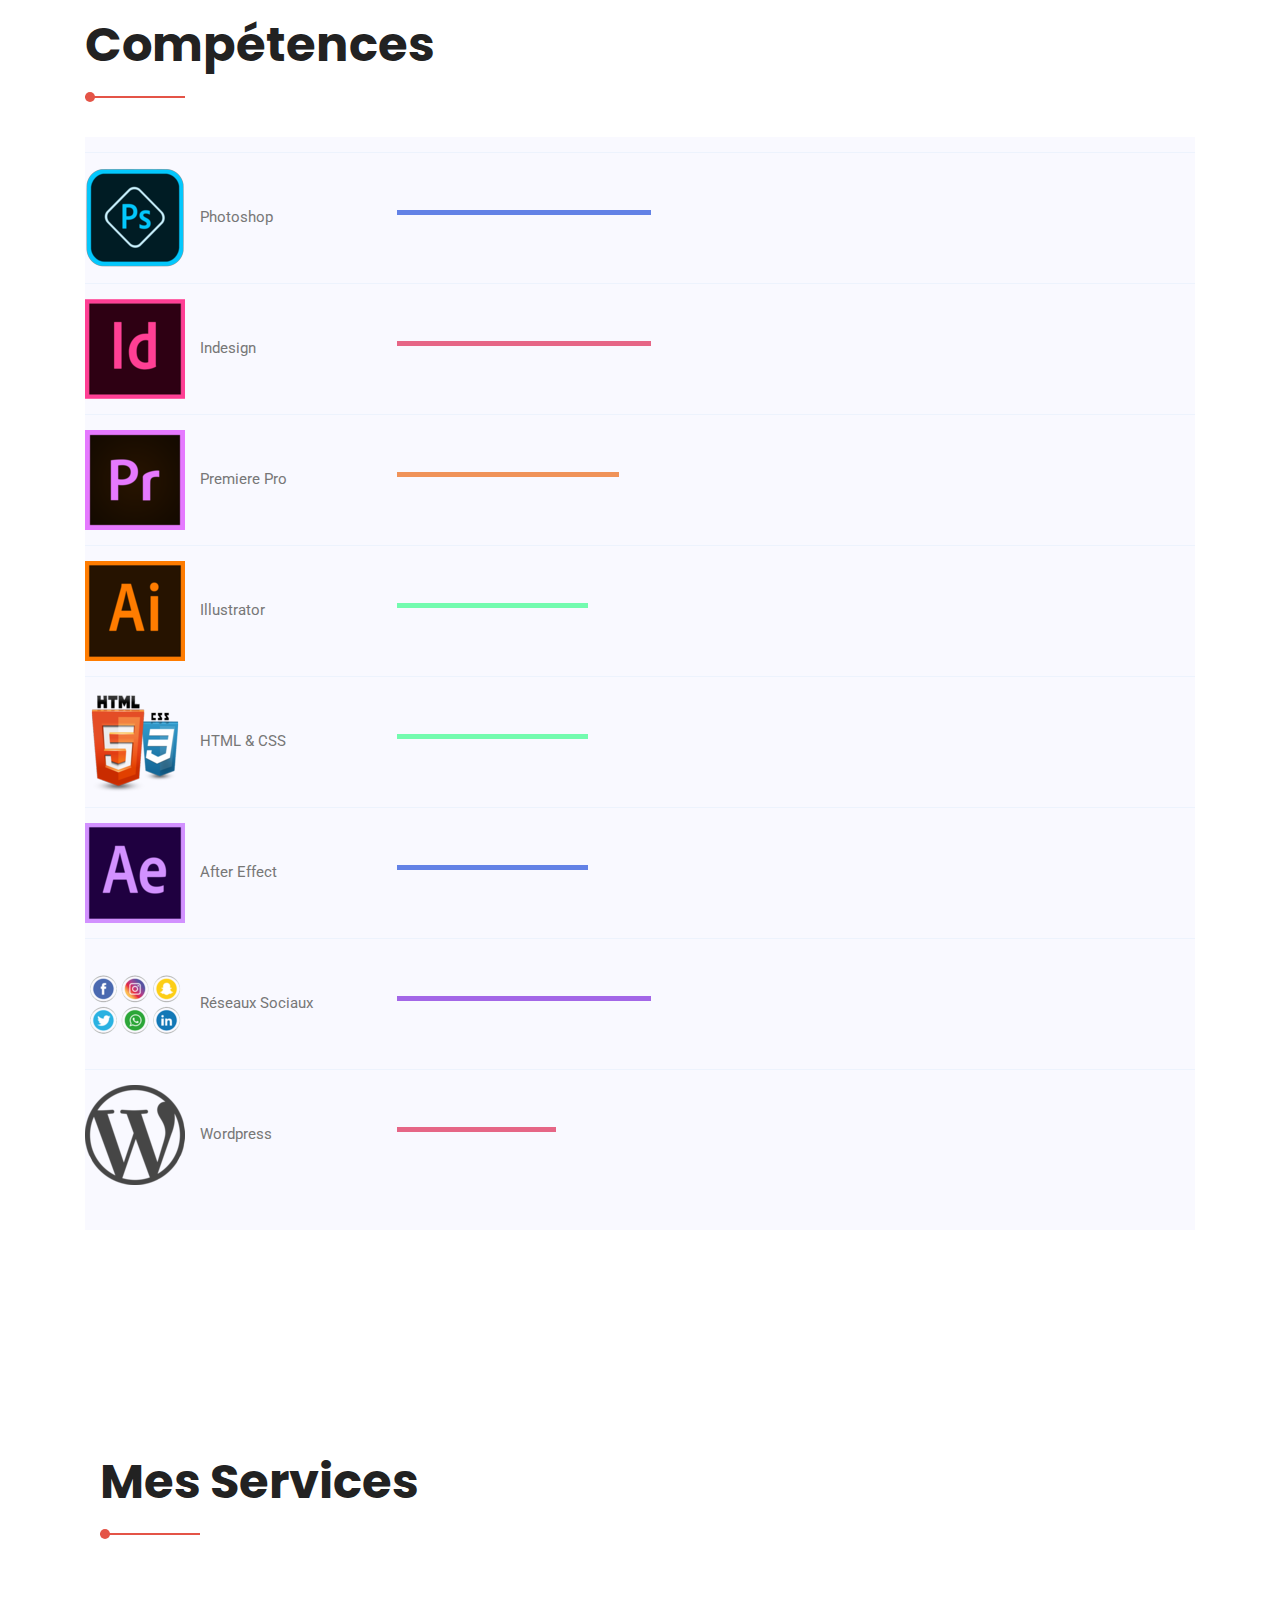
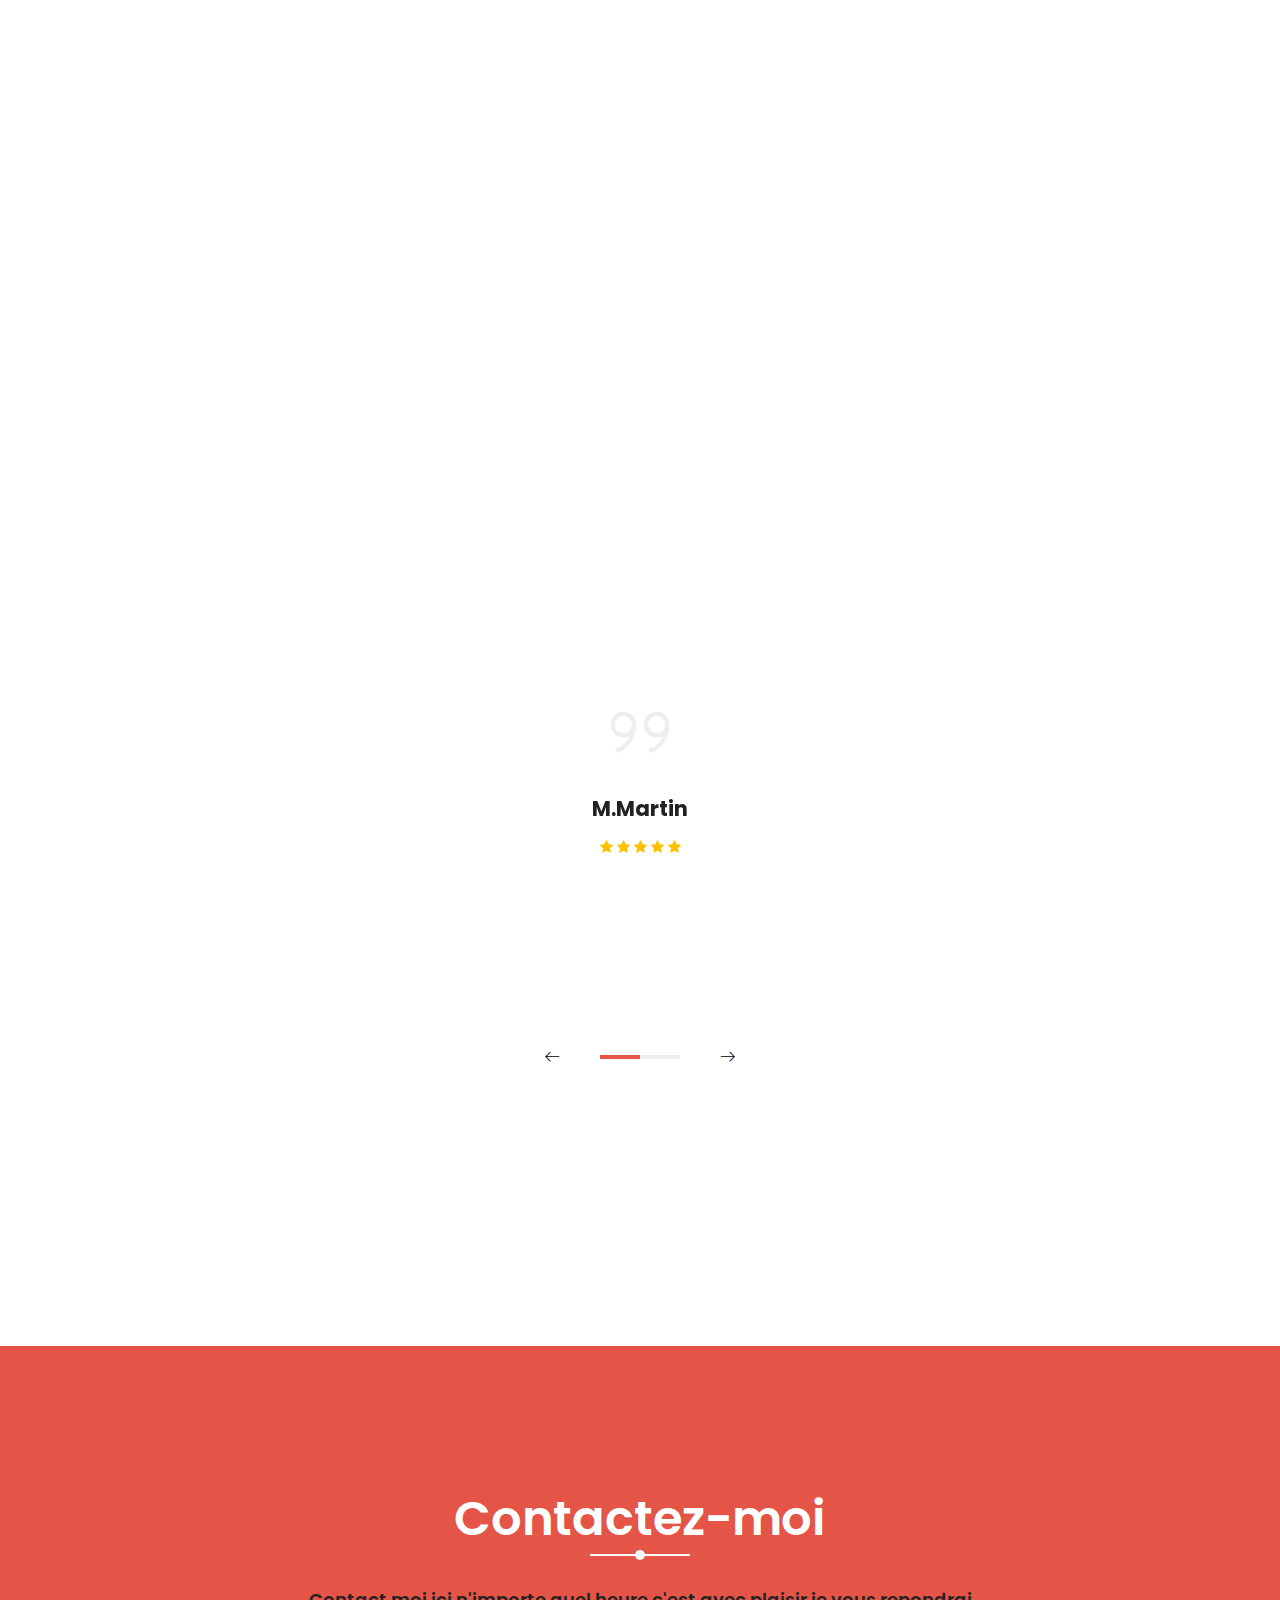
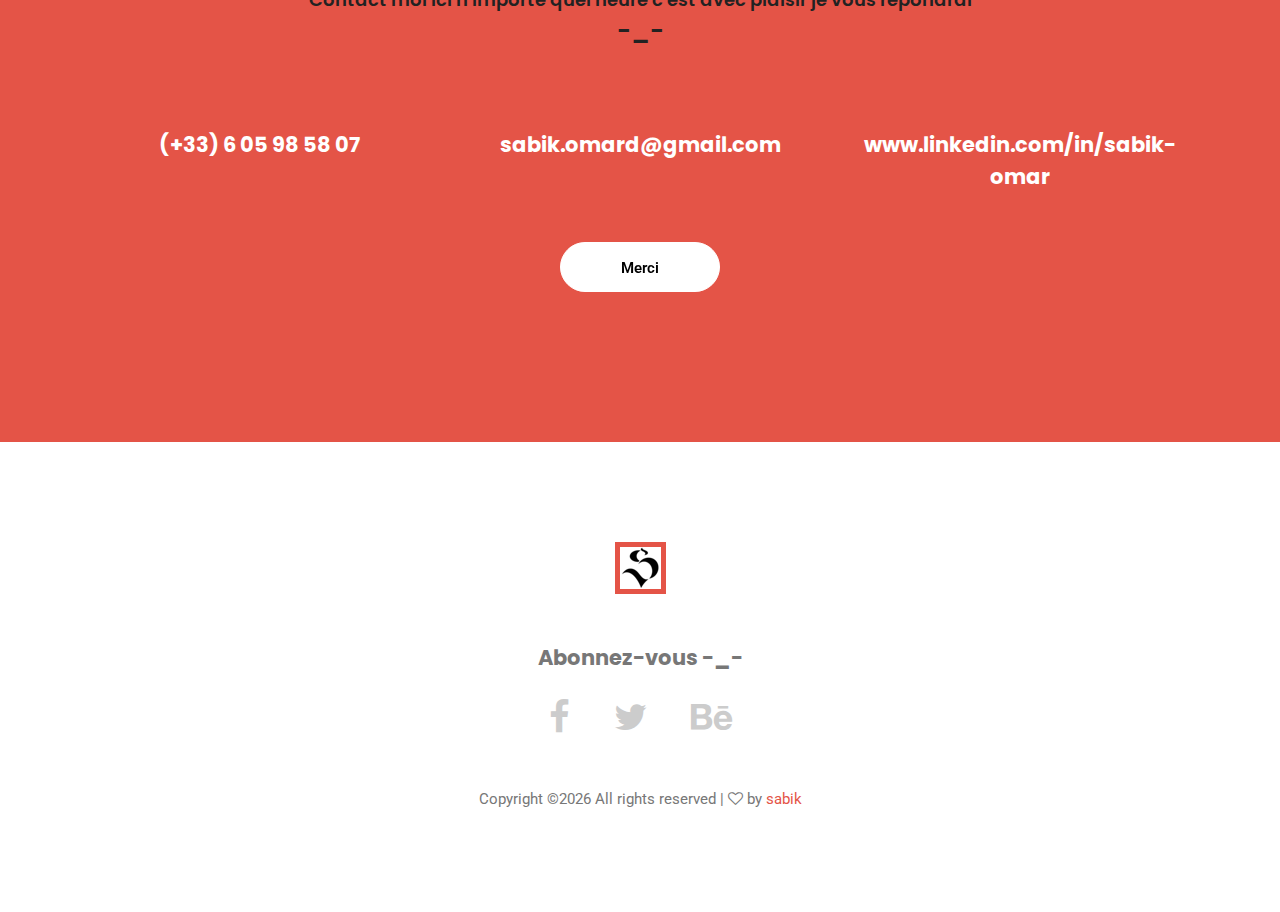
==== commit 4fba0ac6: "Add files via upload" ====
--- a/index.html
+++ b/index.html
@@ -96,20 +96,24 @@
 						<span>u</span>
 						<span>s</span>
 						<span> </span>
-						<span>N</span>
+						<span> </span>
+						<span>n</span>
 						<span>e</span>
 						<span> </span>
-						<span>S</span>
+						<span> </span>
+						<span>s</span>
 						<span>e</span>
 						<span>r</span>
 						<span>e</span>
 						<span>z</span>
 						<span> </span>
-						<span>P</span>
+						<span> </span>
+						<span>p</span>
 						<span>a</span>
 						<span>s</span>
 						<span> </span>
-						<span>D</span>
+						<span> </span>
+						<span>d</span>
 						<span>e</span>
 						<span>ç </span>
 						<span>u</span>
